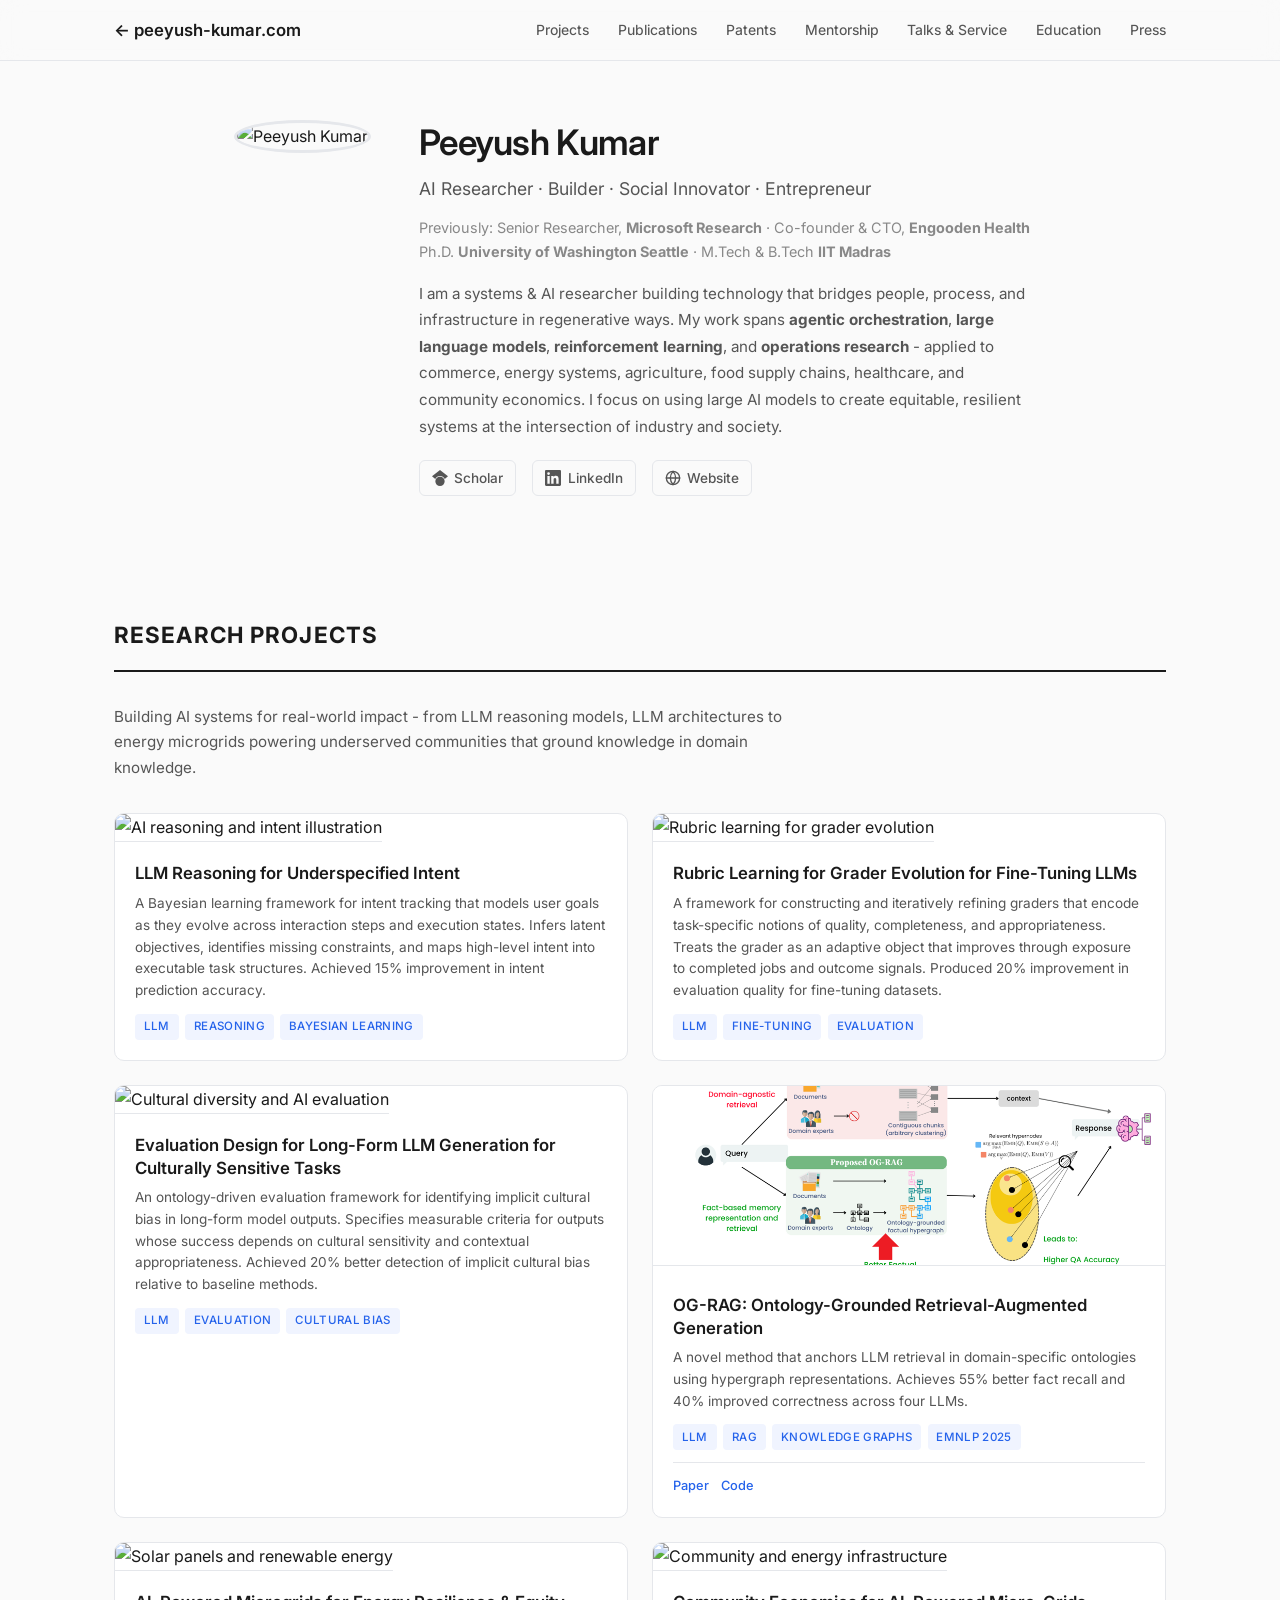
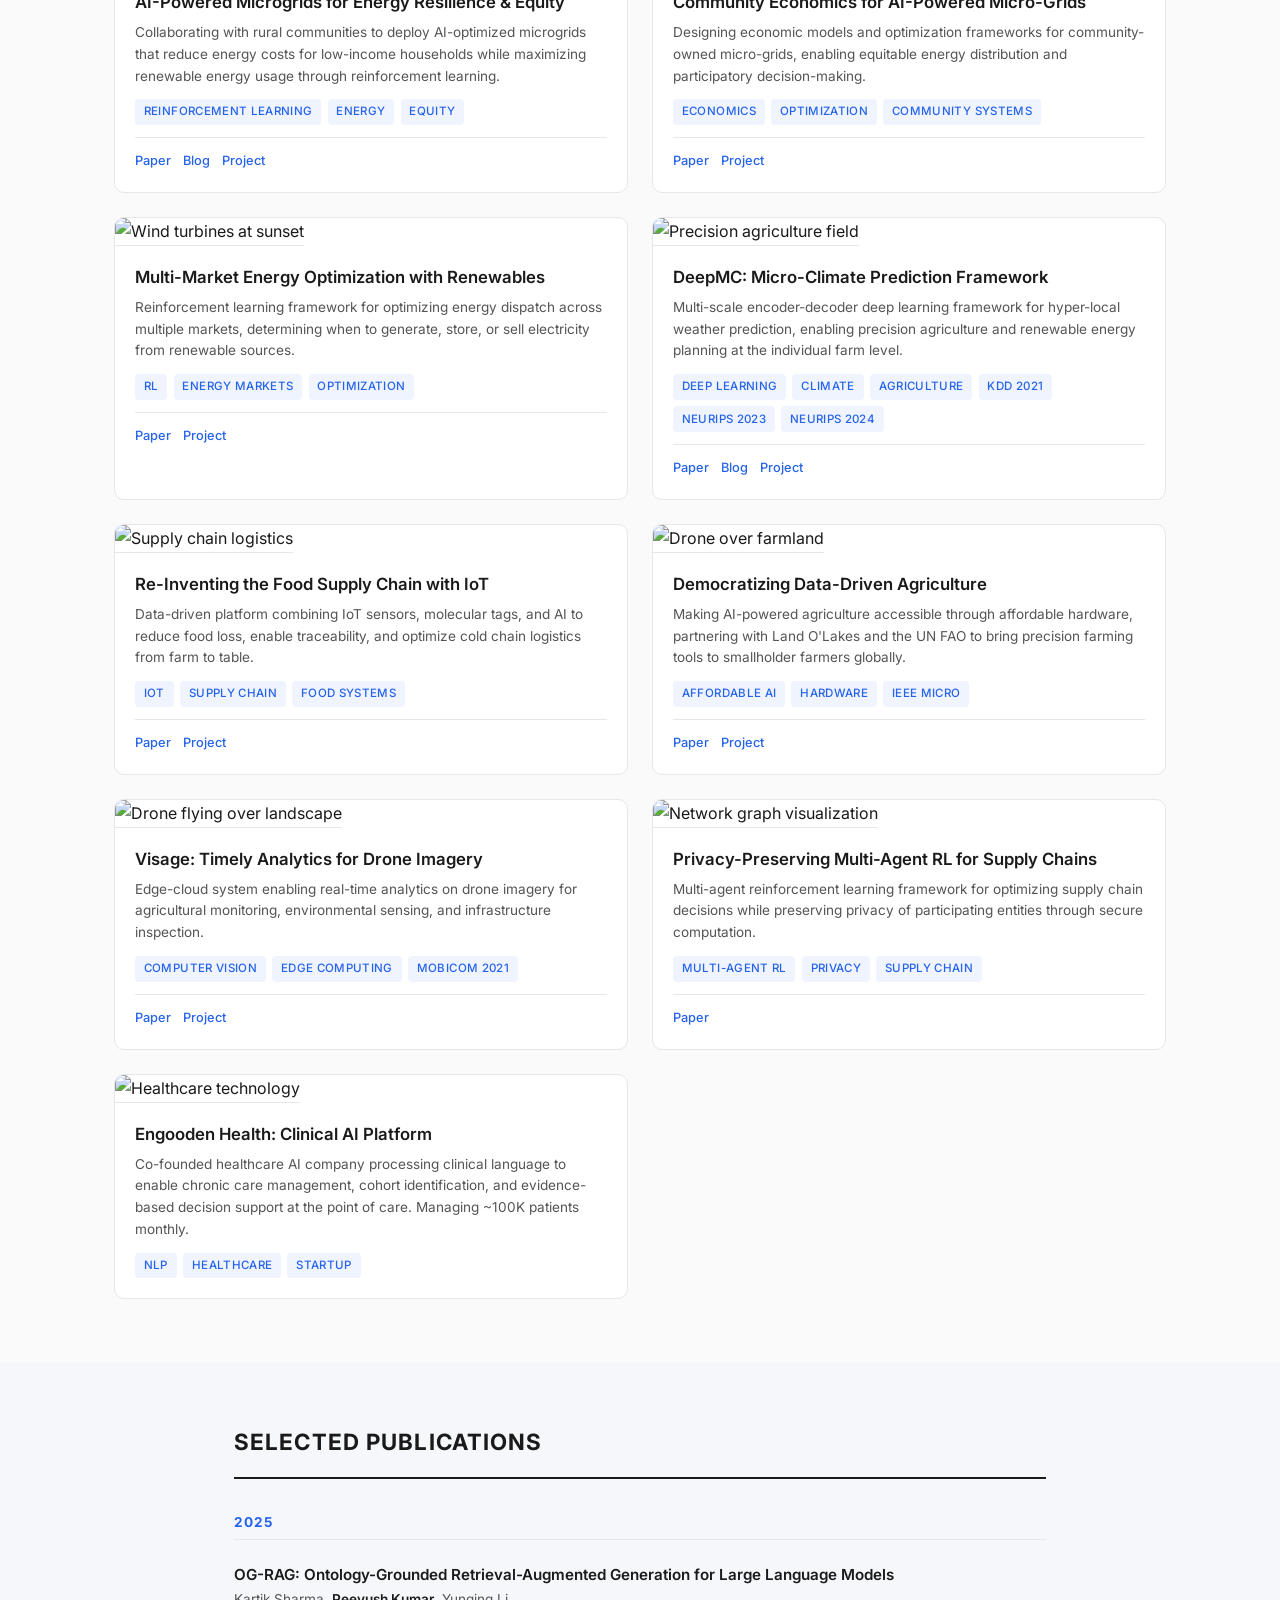
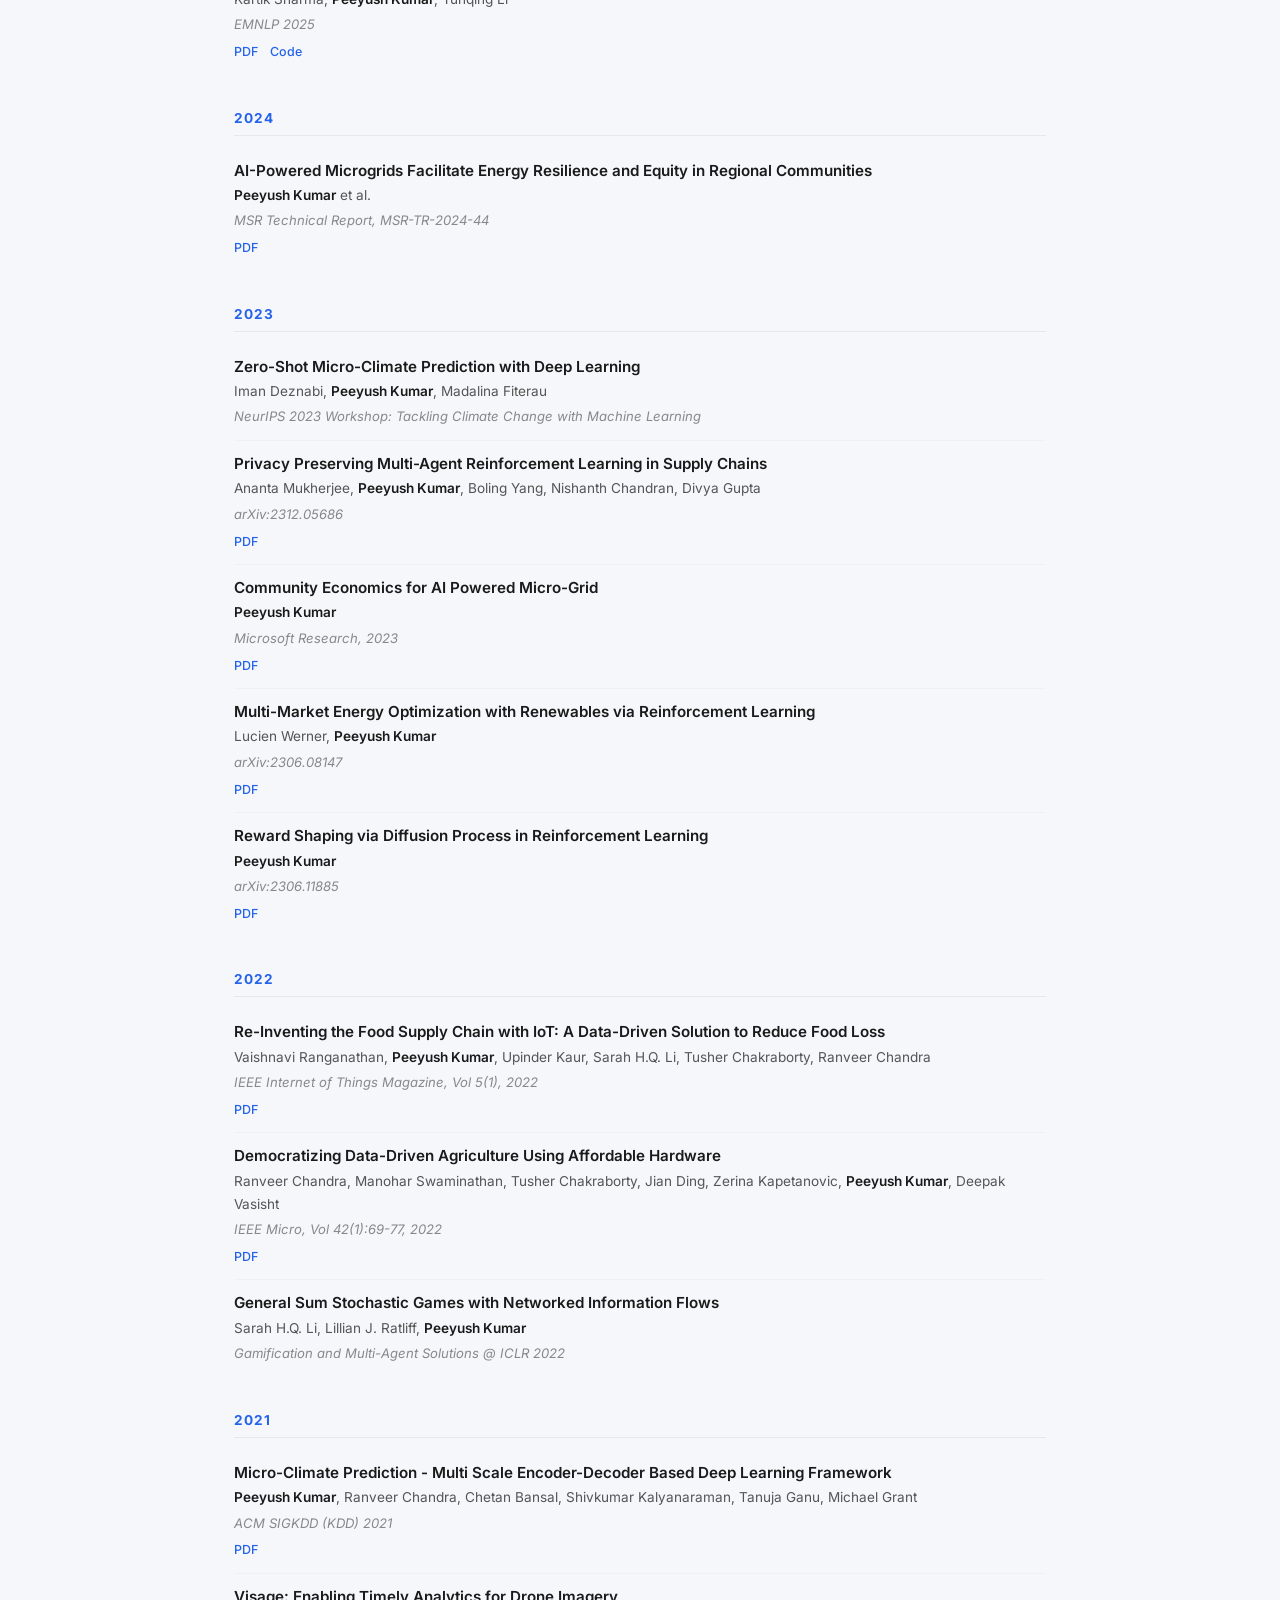
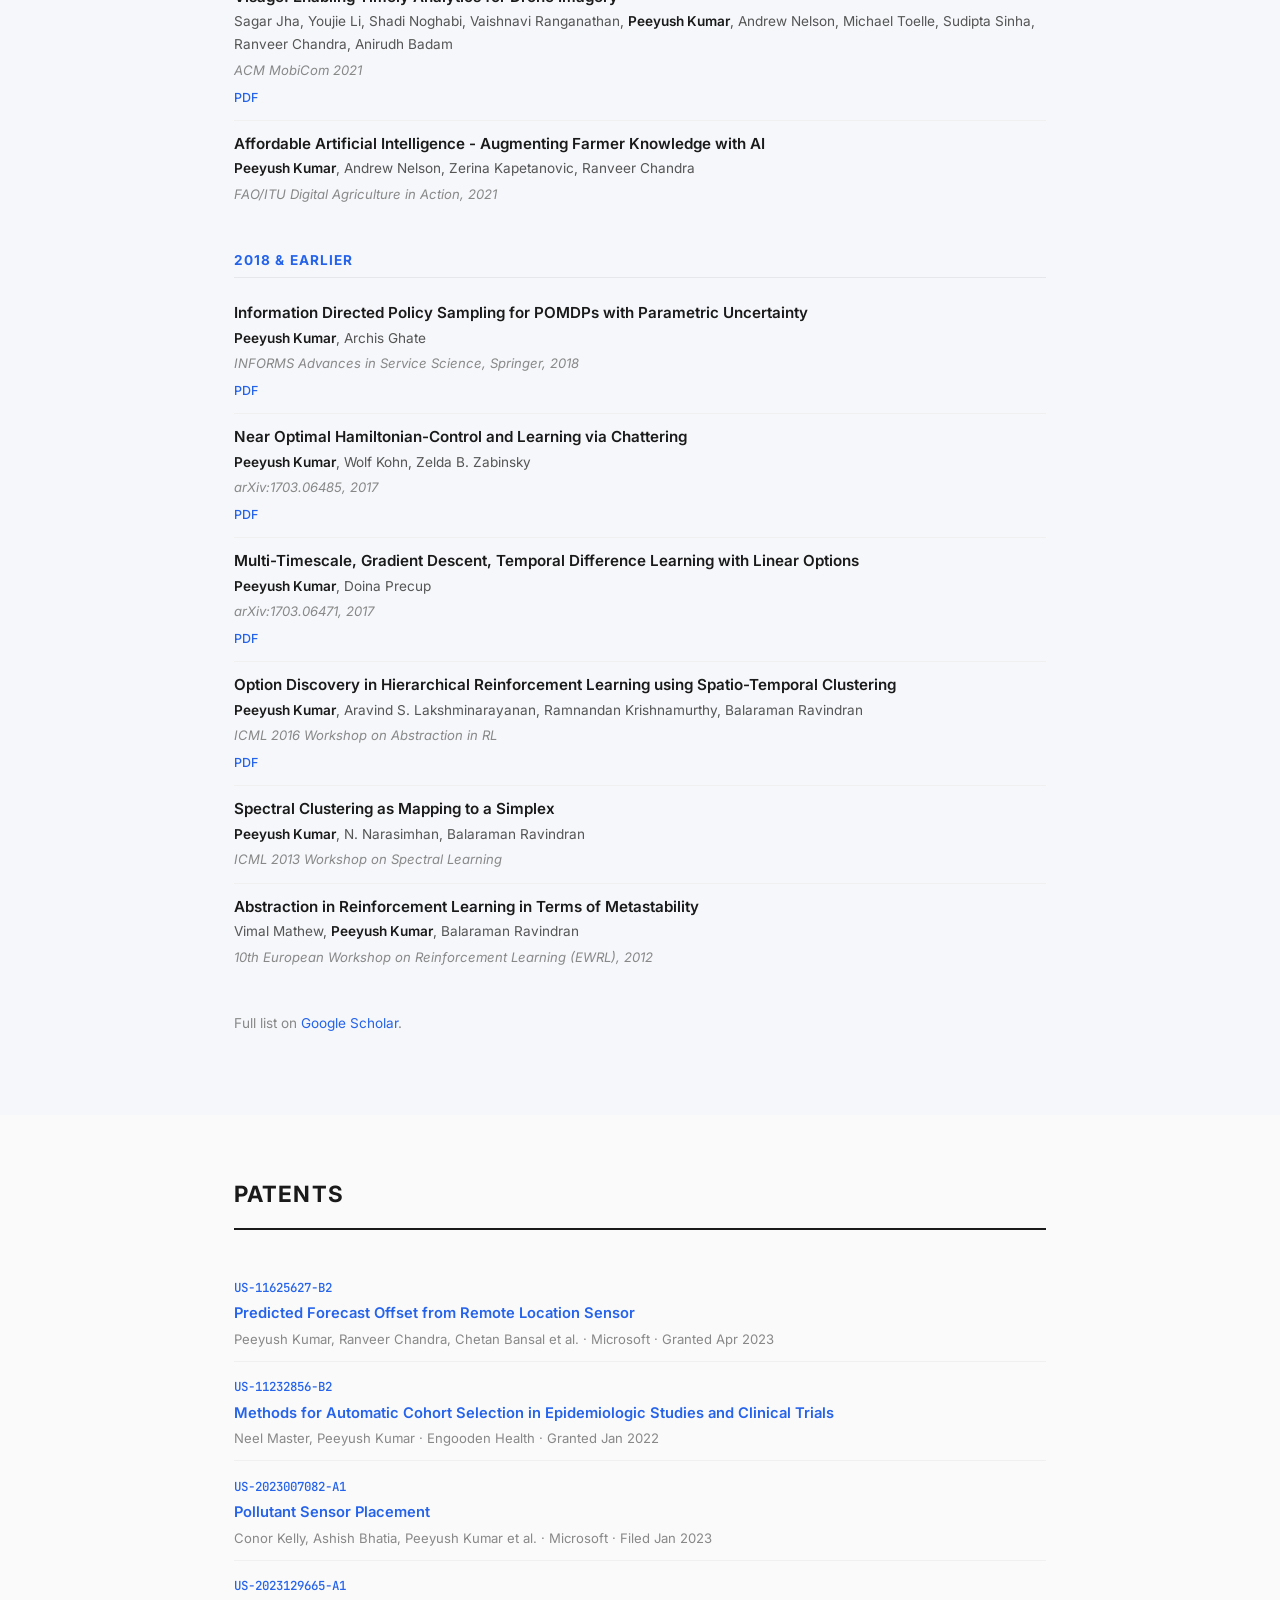
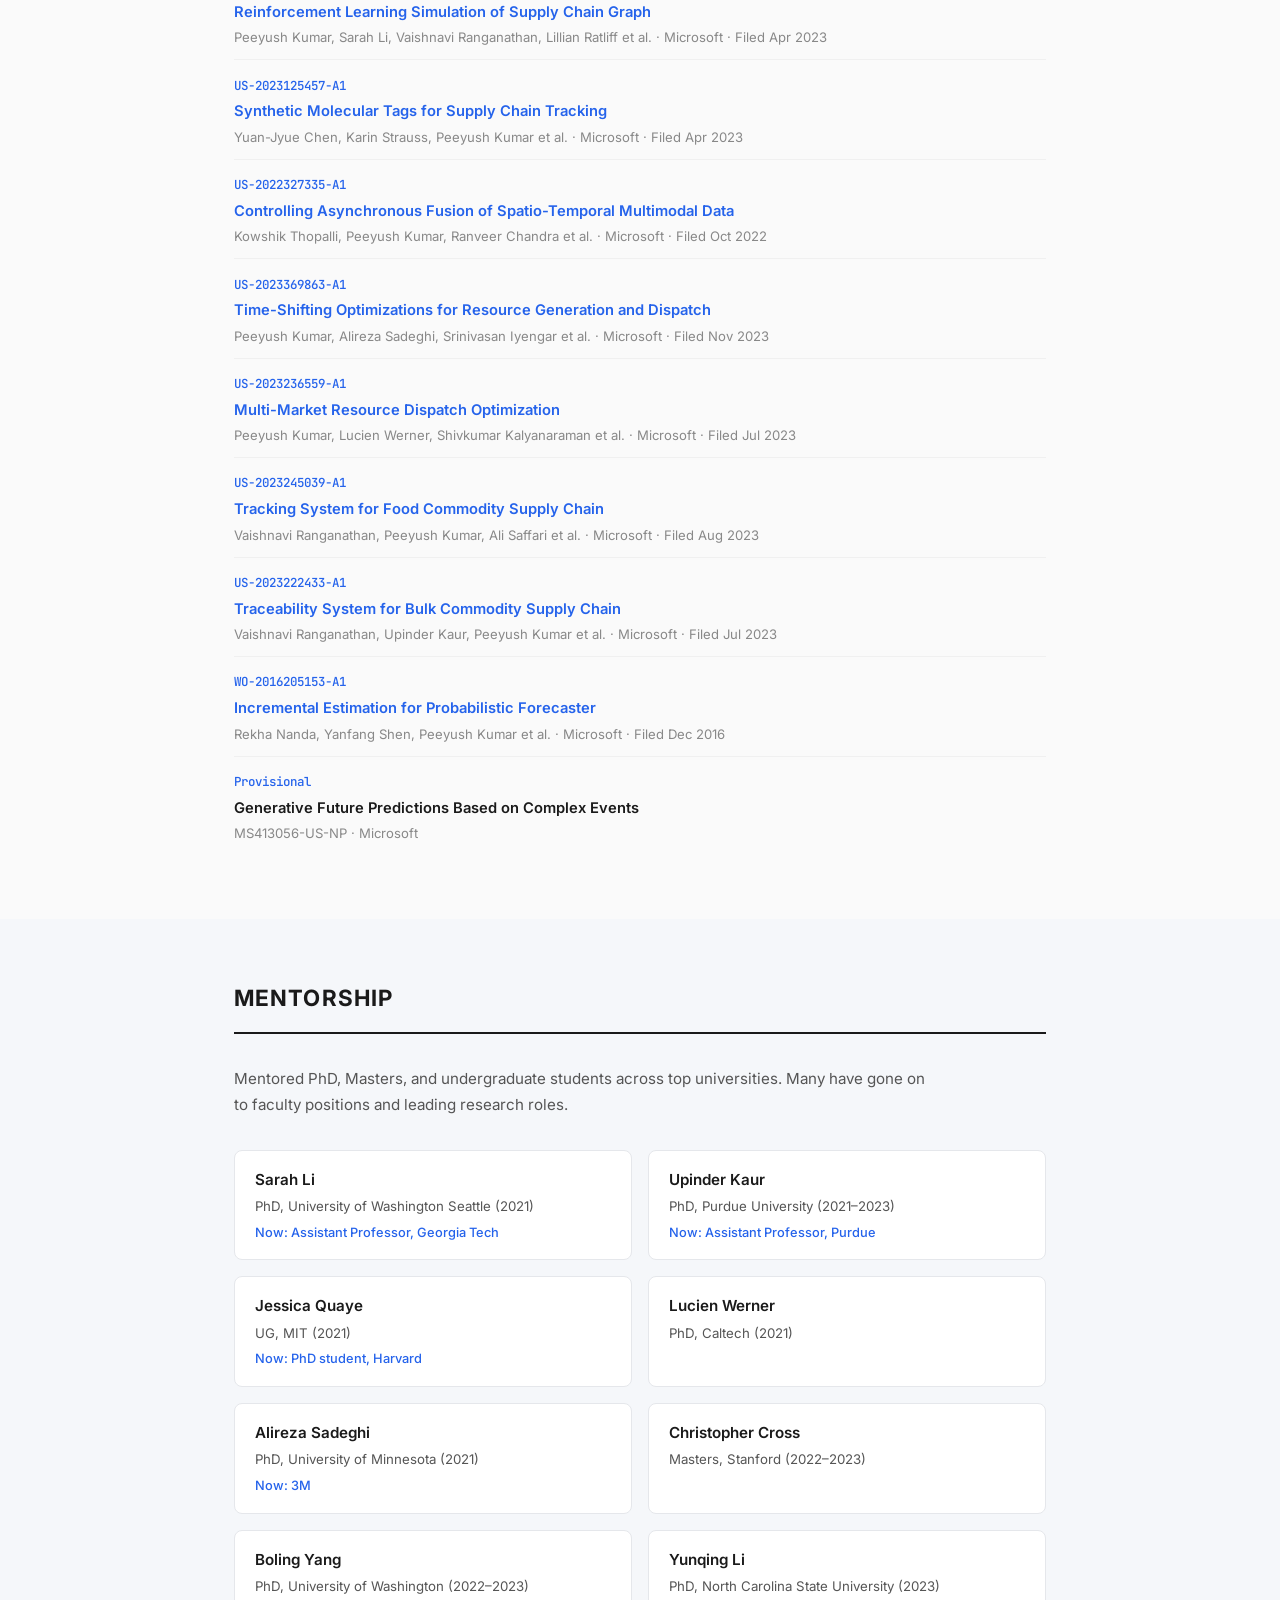
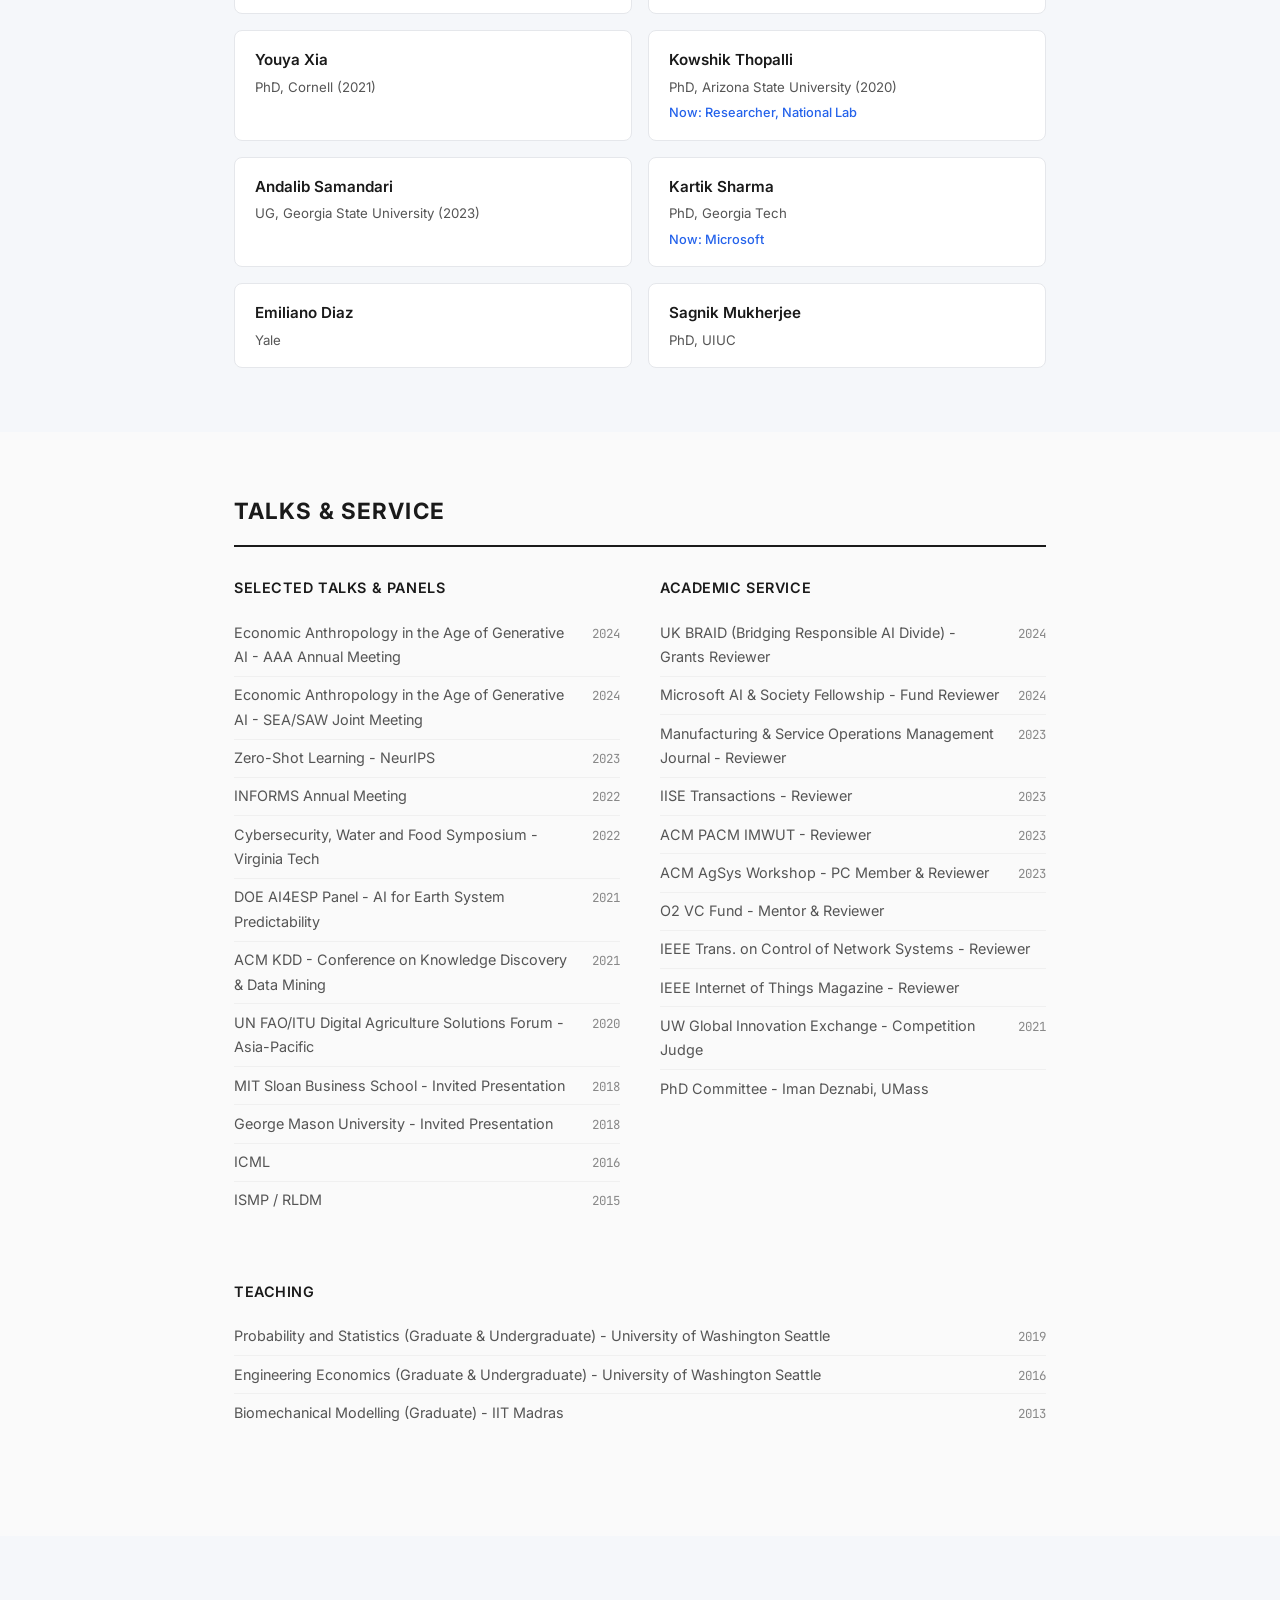
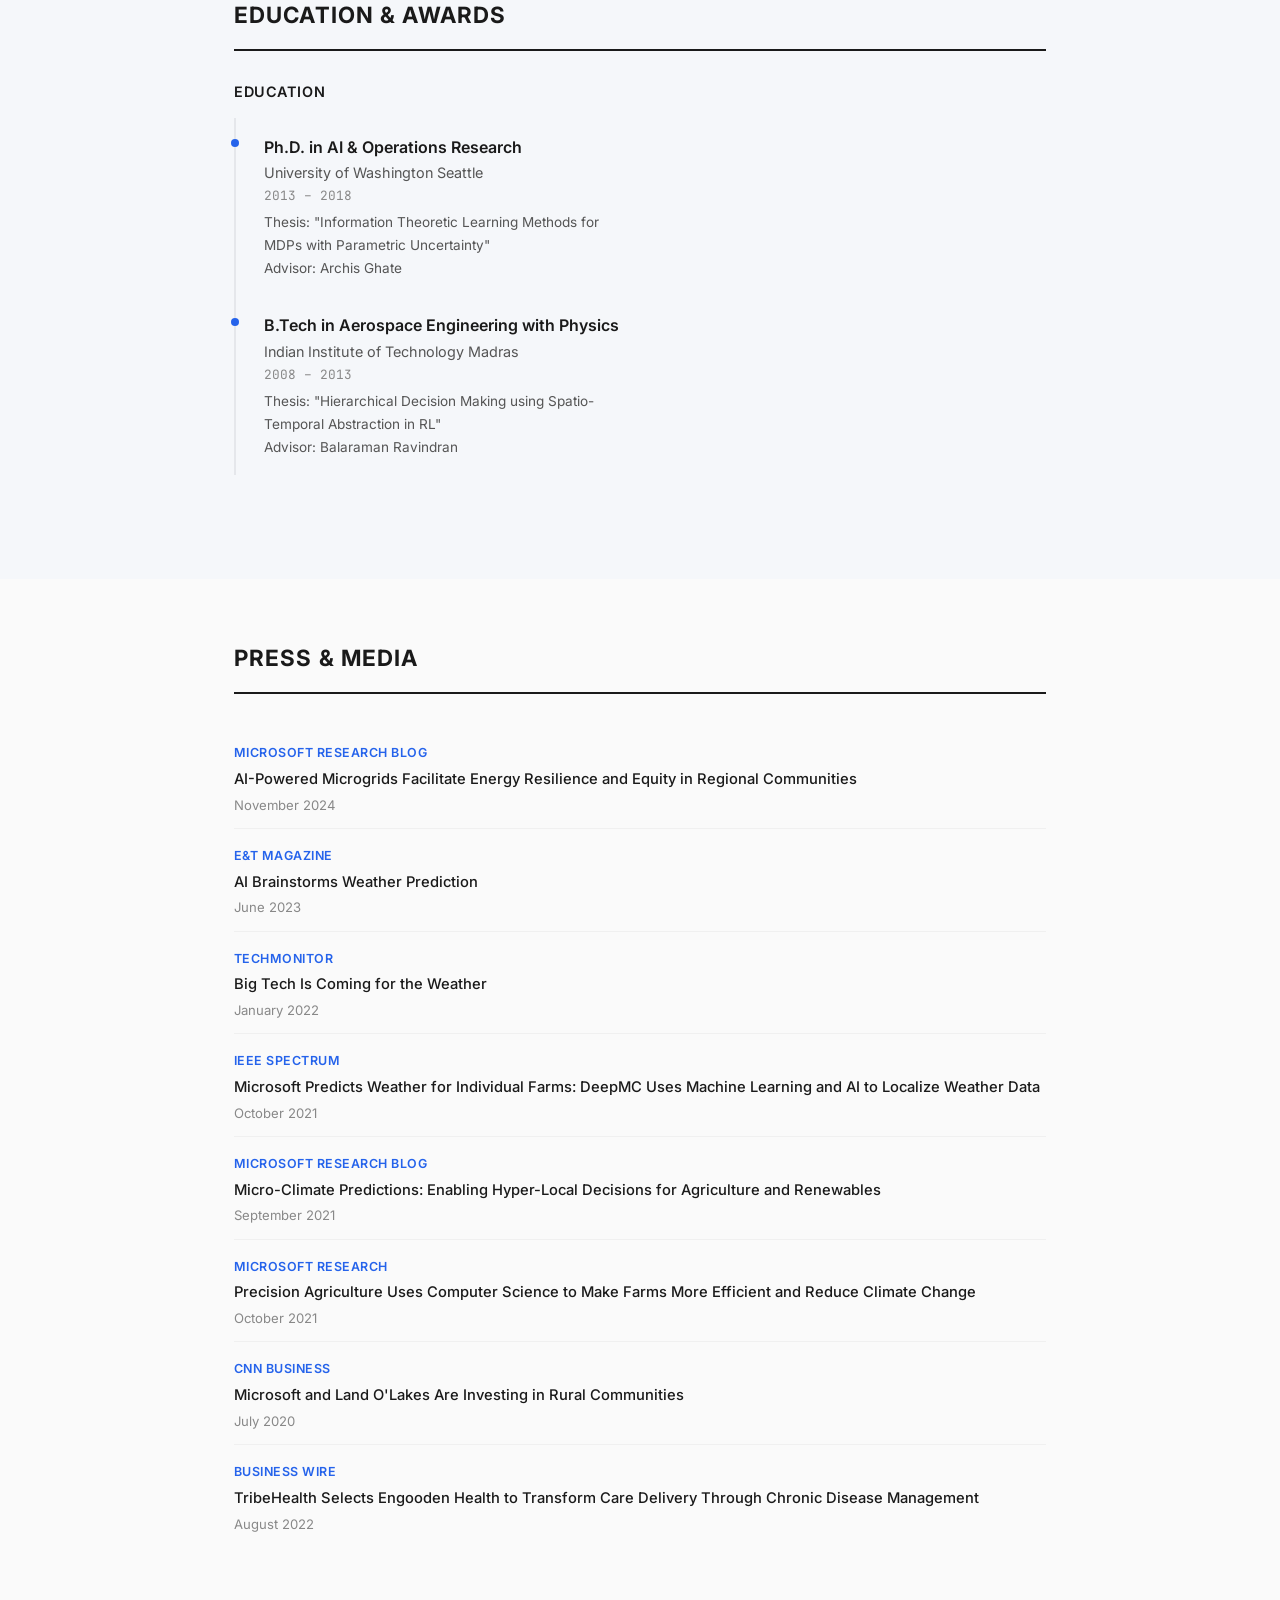
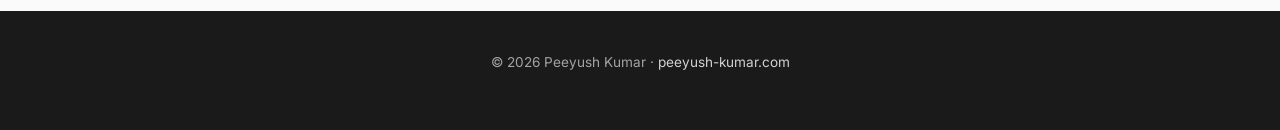
==== site/index.html @ cf5db8be "Initial commit: research publications website" ====
<!DOCTYPE html>
<html lang="en">
<head>
  <meta charset="UTF-8">
  <meta name="viewport" content="width=device-width, initial-scale=1.0">
  <title>Peeyush Kumar - Research &amp; Innovation</title>
  <meta name="description" content="Peeyush Kumar - AI Researcher, Builder, and Social Innovator. Expertise in LLMs, Reinforcement Learning, Energy Systems, and Agriculture AI.">

  <!-- Fonts -->
  <link rel="preconnect" href="https://fonts.googleapis.com">
  <link rel="preconnect" href="https://fonts.gstatic.com" crossorigin>
  <link href="https://fonts.googleapis.com/css2?family=Inter:wght@300;400;450;500;600;700&family=JetBrains+Mono:wght@400;500&display=swap" rel="stylesheet">

  <link rel="stylesheet" href="assets/css/style.css">
</head>
<body>

<!-- ============================================
     Navigation
     ============================================ -->
<nav>
  <div class="container">
    <a href="https://peeyush-kumar.com" class="nav-name">&#8592; peeyush-kumar.com</a>
    <button class="nav-toggle" aria-label="Toggle navigation" onclick="document.querySelector('.nav-links').classList.toggle('active')">
      <svg viewBox="0 0 24 24" fill="none" stroke-width="2" stroke-linecap="round"><line x1="3" y1="6" x2="21" y2="6"/><line x1="3" y1="12" x2="21" y2="12"/><line x1="3" y1="18" x2="21" y2="18"/></svg>
    </button>
    <ul class="nav-links">
      <li><a href="#projects">Projects</a></li>
      <li><a href="#publications">Publications</a></li>
      <li><a href="#patents">Patents</a></li>
      <li><a href="#mentorship">Mentorship</a></li>
      <li><a href="#talks">Talks &amp; Service</a></li>
      <li><a href="#education">Education</a></li>
      <li><a href="#press">Press</a></li>
    </ul>
  </div>
</nav>

<!-- ============================================
     Hero
     ============================================ -->
<header class="hero">
  <div class="container">
    <div class="hero-content">
      <div class="hero-photo">
        <img src="https://web.archive.org/web/20250215033108im_/https://www.microsoft.com/en-us/research/uploads/prod/2023/03/497fa90d2bc984426c38628af6398e27-2.jpg" alt="Peeyush Kumar" />
      </div>
      <div class="hero-text">
        <h1>Peeyush Kumar</h1>
        <p class="hero-tagline">AI Researcher &middot; Builder &middot; Social Innovator &middot; Entrepreneur</p>
        <p class="hero-affiliations">
          Previously: Senior Researcher, <strong>Microsoft Research</strong> &middot;
          Co-founder &amp; CTO, <strong>Engooden Health</strong><br>
          Ph.D. <strong>University of Washington Seattle</strong> &middot;
          M.Tech &amp; B.Tech <strong>IIT Madras</strong>
        </p>
        <p class="hero-bio">
          I am a systems &amp; AI researcher building technology that bridges people, process, and infrastructure in regenerative ways. My work spans <strong>agentic orchestration</strong>, <strong>large language models</strong>, <strong>reinforcement learning</strong>, and <strong>operations research</strong> - applied to commerce, energy systems, agriculture, food supply chains, healthcare, and community economics. I focus on using large AI models to create equitable, resilient systems at the intersection of industry and society.
        </p>
        <div class="hero-links">
          <a href="https://scholar.google.com/citations?user=mh6kznYAAAAJ&hl=en" target="_blank" rel="noopener">
            <svg viewBox="0 0 24 24" fill="currentColor"><path d="M12 24a7 7 0 1 1 0-14 7 7 0 0 1 0 14zm0-24L0 9.5l4.838 3.94A8 8 0 0 1 12 9a8 8 0 0 1 7.162 4.44L24 9.5z"/></svg>
            Scholar
          </a>
          <a href="https://www.linkedin.com/in/agaronpeeyush/" target="_blank" rel="noopener">
            <svg viewBox="0 0 24 24" fill="currentColor"><path d="M20.447 20.452h-3.554v-5.569c0-1.328-.027-3.037-1.852-3.037-1.853 0-2.136 1.445-2.136 2.939v5.667H9.351V9h3.414v1.561h.046c.477-.9 1.637-1.85 3.37-1.85 3.601 0 4.267 2.37 4.267 5.455v6.286zM5.337 7.433a2.062 2.062 0 0 1-2.063-2.065 2.064 2.064 0 1 1 2.063 2.065zm1.782 13.019H3.555V9h3.564v11.452zM22.225 0H1.771C.792 0 0 .774 0 1.729v20.542C0 23.227.792 24 1.771 24h20.451C23.2 24 24 23.227 24 22.271V1.729C24 .774 23.2 0 22.222 0h.003z"/></svg>
            LinkedIn
          </a>
          <a href="https://peeyush-kumar.com/" target="_blank" rel="noopener">
            <svg viewBox="0 0 24 24" fill="none" stroke="currentColor" stroke-width="2" stroke-linecap="round" stroke-linejoin="round"><circle cx="12" cy="12" r="10"/><line x1="2" y1="12" x2="22" y2="12"/><path d="M12 2a15.3 15.3 0 0 1 4 10 15.3 15.3 0 0 1-4 10 15.3 15.3 0 0 1-4-10 15.3 15.3 0 0 1 4-10z"/></svg>
            Website
          </a>
        </div>
      </div>
    </div>
  </div>
</header>

<!-- ============================================
     Research Projects
     ============================================ -->
<section id="projects">
  <div class="container--wide">
    <div class="section-header"><h2>Research Projects</h2></div>
    <p class="section-intro">Building AI systems for real-world impact - from LLM reasoning models, LLM architectures to energy microgrids powering underserved communities that ground knowledge in domain knowledge.</p>

    <div class="project-grid">

      <!-- LLM Reasoning for Underspecified Intent -->
      <div class="project-card">
        <img class="project-card-img" src="../intent.png" alt="AI reasoning and intent illustration">
        <div class="project-card-body">
          <h3>LLM Reasoning for Underspecified Intent</h3>
          <p>A Bayesian learning framework for intent tracking that models user goals as they evolve across interaction steps and execution states. Infers latent objectives, identifies missing constraints, and maps high-level intent into executable task structures. Achieved 15% improvement in intent prediction accuracy.</p>
          <div class="project-tags">
            <span class="tag">LLM</span>
            <span class="tag">Reasoning</span>
            <span class="tag">Bayesian Learning</span>

          </div>
        </div>
      </div>

      <!-- Rubric Learning for Grader Evolution -->
      <div class="project-card">
        <img class="project-card-img" src="../rubric_learning.png" alt="Rubric learning for grader evolution">
        <div class="project-card-body">
          <h3>Rubric Learning for Grader Evolution for Fine-Tuning LLMs</h3>
          <p>A framework for constructing and iteratively refining graders that encode task-specific notions of quality, completeness, and appropriateness. Treats the grader as an adaptive object that improves through exposure to completed jobs and outcome signals. Produced 20% improvement in evaluation quality for fine-tuning datasets.</p>
          <div class="project-tags">
            <span class="tag">LLM</span>
            <span class="tag">Fine-Tuning</span>
            <span class="tag">Evaluation</span>

          </div>
        </div>
      </div>

      <!-- Evaluation Design for Culturally Sensitive Tasks -->
      <div class="project-card">
        <img class="project-card-img" src="../cultural_bias_evaluation_hero.svg" alt="Cultural diversity and AI evaluation">
        <div class="project-card-body">
          <h3>Evaluation Design for Long-Form LLM Generation for Culturally Sensitive Tasks</h3>
          <p>An ontology-driven evaluation framework for identifying implicit cultural bias in long-form model outputs. Specifies measurable criteria for outputs whose success depends on cultural sensitivity and contextual appropriateness. Achieved 20% better detection of implicit cultural bias relative to baseline methods.</p>
          <div class="project-tags">
            <span class="tag">LLM</span>
            <span class="tag">Evaluation</span>
            <span class="tag">Cultural Bias</span>

          </div>
        </div>
      </div>

      <!-- OG-RAG -->
      <div class="project-card">
        <img class="project-card-img" src="assets/ograg.png" alt="OG-RAG: Ontology-Grounded Retrieval-Augmented Generation">
        <div class="project-card-body">
          <h3>OG-RAG: Ontology-Grounded Retrieval-Augmented Generation</h3>
          <p>A novel method that anchors LLM retrieval in domain-specific ontologies using hypergraph representations. Achieves 55% better fact recall and 40% improved correctness across four LLMs.</p>
          <div class="project-tags">
            <span class="tag">LLM</span>
            <span class="tag">RAG</span>
            <span class="tag">Knowledge Graphs</span>
            <span class="tag">EMNLP 2025</span>
          </div>
          <div class="project-links">
            <a href="https://aclanthology.org/2025.emnlp-main.1674.pdf" target="_blank">Paper</a>
            <a href="https://github.com/microsoft/ograg2" target="_blank">Code</a>
          </div>
        </div>
      </div>

      <!-- AI-Powered Microgrids -->
      <div class="project-card">
        <img class="project-card-img" src="https://images.unsplash.com/photo-1509391366360-2e959784a276?w=600&h=360&fit=crop" alt="Solar panels and renewable energy">
        <div class="project-card-body">
          <h3>AI-Powered Microgrids for Energy Resilience &amp; Equity</h3>
          <p>Collaborating with rural communities to deploy AI-optimized microgrids that reduce energy costs for low-income households while maximizing renewable energy usage through reinforcement learning.</p>
          <div class="project-tags">
            <span class="tag">Reinforcement Learning</span>
            <span class="tag">Energy</span>
            <span class="tag">Equity</span>
          </div>
          <div class="project-links">
            <a href="https://www.microsoft.com/en-us/research/wp-content/uploads/2024/10/AI-Community-Solar-Project-Article-with-Figures.pdf" target="_blank">Paper</a>
            <a href="https://www.microsoft.com/en-us/research/blog/ai-powered-microgrids-facilitate-energy-resilience-and-equity-in-regional-communities/" target="_blank">Blog</a>
            <a href="https://www.microsoft.com/en-us/research/project/community-powered-micro-grids/" target="_blank">Project</a>
          </div>
        </div>
      </div>

      <!-- Community Economics for Microgrids -->
      <div class="project-card">
        <img class="project-card-img" src="https://images.unsplash.com/photo-1532601224476-15c79f2f7a51?w=600&h=360&fit=crop" alt="Community and energy infrastructure">
        <div class="project-card-body">
          <h3>Community Economics for AI-Powered Micro-Grids</h3>
          <p>Designing economic models and optimization frameworks for community-owned micro-grids, enabling equitable energy distribution and participatory decision-making.</p>
          <div class="project-tags">
            <span class="tag">Economics</span>
            <span class="tag">Optimization</span>
            <span class="tag">Community Systems</span>
          </div>
          <div class="project-links">
            <a href="https://www.microsoft.com/en-us/research/wp-content/uploads/2023/09/Community-Supported-Renewables-Microgrid.pdf" target="_blank">Paper</a>
            <a href="https://www.microsoft.com/en-us/research/project/community-powered-micro-grids/" target="_blank">Project</a>
          </div>
        </div>
      </div>

      <!-- Multi-market Energy Optimization -->
      <div class="project-card">
        <img class="project-card-img" src="https://images.unsplash.com/photo-1473341304170-971dccb5ac1e?w=600&h=360&fit=crop" alt="Wind turbines at sunset">
        <div class="project-card-body">
          <h3>Multi-Market Energy Optimization with Renewables</h3>
          <p>Reinforcement learning framework for optimizing energy dispatch across multiple markets, determining when to generate, store, or sell electricity from renewable sources.</p>
          <div class="project-tags">
            <span class="tag">RL</span>
            <span class="tag">Energy Markets</span>
            <span class="tag">Optimization</span>
          </div>
          <div class="project-links">
            <a href="https://arxiv.org/abs/2306.08147" target="_blank">Paper</a>
            <a href="https://www.microsoft.com/en-us/research/project/community-powered-micro-grids/" target="_blank">Project</a>
          </div>
        </div>
      </div>

      <!-- DeepMC -->
      <div class="project-card">
        <img class="project-card-img" src="https://images.unsplash.com/photo-1625246333195-78d9c38ad449?w=600&h=360&fit=crop" alt="Precision agriculture field">
        <div class="project-card-body">
          <h3>DeepMC: Micro-Climate Prediction Framework</h3>
          <p>Multi-scale encoder-decoder deep learning framework for hyper-local weather prediction, enabling precision agriculture and renewable energy planning at the individual farm level.</p>
          <div class="project-tags">
            <span class="tag">Deep Learning</span>
            <span class="tag">Climate</span>
            <span class="tag">Agriculture</span>
            <span class="tag">KDD 2021</span>
            <span class="tag">NeurIPS 2023</span>
            <span class="tag">NeurIPS 2024</span>
          </div>
          <div class="project-links">
            <a href="https://dx.doi.org/10.1145/3447548.3467173" target="_blank">Paper</a>
            <a href="https://www.microsoft.com/en-us/research/blog/micro-climate-predictions-enabling-hyper-local-decisions-for-agriculture-and-renewables/" target="_blank">Blog</a>
            <a href="https://www.microsoft.com/en-us/research/project/micro-climate-predictions/" target="_blank">Project</a>
          </div>
        </div>
      </div>

      <!-- Food Supply Chain -->
      <div class="project-card">
        <img class="project-card-img" src="https://images.unsplash.com/photo-1586528116311-ad8dd3c8310d?w=600&h=360&fit=crop" alt="Supply chain logistics">
        <div class="project-card-body">
          <h3>Re-Inventing the Food Supply Chain with IoT</h3>
          <p>Data-driven platform combining IoT sensors, molecular tags, and AI to reduce food loss, enable traceability, and optimize cold chain logistics from farm to table.</p>
          <div class="project-tags">
            <span class="tag">IoT</span>
            <span class="tag">Supply Chain</span>
            <span class="tag">Food Systems</span>
          </div>
          <div class="project-links">
            <a href="https://ieeexplore.ieee.org/abstract/document/9773091" target="_blank">Paper</a>
            <a href="https://www.microsoft.com/en-us/research/project/foodvibes/" target="_blank">Project</a>
          </div>
        </div>
      </div>

      <!-- Democratizing Agriculture -->
      <div class="project-card">
        <img class="project-card-img" src="https://images.unsplash.com/photo-1574943320219-553eb213f72d?w=600&h=360&fit=crop" alt="Drone over farmland">
        <div class="project-card-body">
          <h3>Democratizing Data-Driven Agriculture</h3>
          <p>Making AI-powered agriculture accessible through affordable hardware, partnering with Land O'Lakes and the UN FAO to bring precision farming tools to smallholder farmers globally.</p>
          <div class="project-tags">
            <span class="tag">Affordable AI</span>
            <span class="tag">Hardware</span>
            <span class="tag">IEEE Micro</span>
          </div>
          <div class="project-links">
            <a href="https://www.microsoft.com/en-us/research/wp-content/uploads/2022/09/Democratizing_Data-Driven_Agriculture_Using_Affordable_Hardware.pdf" target="_blank">Paper</a>
            <a href="https://www.microsoft.com/en-us/research/project/project-farmvibes/" target="_blank">Project</a>
          </div>
        </div>
      </div>

      <!-- Visage -->
      <div class="project-card">
        <img class="project-card-img" src="https://images.unsplash.com/photo-1508444845599-5c89863b1c44?w=600&h=360&fit=crop" alt="Drone flying over landscape">
        <div class="project-card-body">
          <h3>Visage: Timely Analytics for Drone Imagery</h3>
          <p>Edge-cloud system enabling real-time analytics on drone imagery for agricultural monitoring, environmental sensing, and infrastructure inspection.</p>
          <div class="project-tags">
            <span class="tag">Computer Vision</span>
            <span class="tag">Edge Computing</span>
            <span class="tag">MobiCom 2021</span>
          </div>
          <div class="project-links">
            <a href="https://www.microsoft.com/en-us/research/wp-content/uploads/2021/09/Visage_Mobicom_2021.pdf" target="_blank">Paper</a>
            <a href="https://www.microsoft.com/en-us/research/project/project-farmvibes/" target="_blank">Project</a>
          </div>
        </div>
      </div>

      <!-- RL Supply Chain -->
      <div class="project-card">
        <img class="project-card-img" src="https://images.unsplash.com/photo-1558494949-ef010cbdcc31?w=600&h=360&fit=crop" alt="Network graph visualization">
        <div class="project-card-body">
          <h3>Privacy-Preserving Multi-Agent RL for Supply Chains</h3>
          <p>Multi-agent reinforcement learning framework for optimizing supply chain decisions while preserving privacy of participating entities through secure computation.</p>
          <div class="project-tags">
            <span class="tag">Multi-Agent RL</span>
            <span class="tag">Privacy</span>
            <span class="tag">Supply Chain</span>
          </div>
          <div class="project-links">
            <a href="https://arxiv.org/abs/2312.05686" target="_blank">Paper</a>
          </div>
        </div>
      </div>

      <!-- Engooden Health -->
      <div class="project-card">
        <img class="project-card-img" src="https://images.unsplash.com/photo-1576091160399-112ba8d25d1d?w=600&h=360&fit=crop" alt="Healthcare technology">
        <div class="project-card-body">
          <h3>Engooden Health: Clinical AI Platform</h3>
          <p>Co-founded healthcare AI company processing clinical language to enable chronic care management, cohort identification, and evidence-based decision support at the point of care. Managing ~100K patients monthly.</p>
          <div class="project-tags">
            <span class="tag">NLP</span>
            <span class="tag">Healthcare</span>
            <span class="tag">Startup</span>
          </div>
        </div>
      </div>

    </div>
  </div>
</section>

<!-- ============================================
     Publications
     ============================================ -->
<section id="publications">
  <div class="container">
    <div class="section-header"><h2>Selected Publications</h2></div>

    <!-- 2025 -->
    <div class="pub-year-group">
      <div class="pub-year">2025</div>
      <div class="pub-item">
        <div class="pub-title"><a href="https://aclanthology.org/2025.emnlp-main.1674/" target="_blank">OG-RAG: Ontology-Grounded Retrieval-Augmented Generation for Large Language Models</a></div>
        <div class="pub-authors">Kartik Sharma, <span class="me">Peeyush Kumar</span>, Yunqing Li</div>
        <div class="pub-venue">EMNLP 2025</div>
        <div class="pub-meta">
          <a href="https://aclanthology.org/2025.emnlp-main.1674.pdf" target="_blank">PDF</a>
          <a href="https://github.com/microsoft/ograg2" target="_blank">Code</a>
        </div>
      </div>
    </div>

    <!-- 2024 -->
    <div class="pub-year-group">
      <div class="pub-year">2024</div>
      <div class="pub-item">
        <div class="pub-title"><a href="https://www.microsoft.com/en-us/research/wp-content/uploads/2024/10/AI-Community-Solar-Project-Article-with-Figures.pdf" target="_blank">AI-Powered Microgrids Facilitate Energy Resilience and Equity in Regional Communities</a></div>
        <div class="pub-authors"><span class="me">Peeyush Kumar</span> et al.</div>
        <div class="pub-venue">MSR Technical Report, MSR-TR-2024-44</div>
        <div class="pub-meta">
          <a href="https://www.microsoft.com/en-us/research/wp-content/uploads/2024/10/AI-Community-Solar-Project-Article-with-Figures.pdf" target="_blank">PDF</a>
        </div>
      </div>
    </div>

    <!-- 2023 -->
    <div class="pub-year-group">
      <div class="pub-year">2023</div>
      <div class="pub-item">
        <div class="pub-title">Zero-Shot Micro-Climate Prediction with Deep Learning</div>
        <div class="pub-authors">Iman Deznabi, <span class="me">Peeyush Kumar</span>, Madalina Fiterau</div>
        <div class="pub-venue">NeurIPS 2023 Workshop: Tackling Climate Change with Machine Learning</div>
      </div>
      <div class="pub-item">
        <div class="pub-title"><a href="https://arxiv.org/abs/2312.05686" target="_blank">Privacy Preserving Multi-Agent Reinforcement Learning in Supply Chains</a></div>
        <div class="pub-authors">Ananta Mukherjee, <span class="me">Peeyush Kumar</span>, Boling Yang, Nishanth Chandran, Divya Gupta</div>
        <div class="pub-venue">arXiv:2312.05686</div>
        <div class="pub-meta">
          <a href="https://arxiv.org/abs/2312.05686" target="_blank">PDF</a>
        </div>
      </div>
      <div class="pub-item">
        <div class="pub-title"><a href="https://www.microsoft.com/en-us/research/wp-content/uploads/2023/09/Community-Supported-Renewables-Microgrid.pdf" target="_blank">Community Economics for AI Powered Micro-Grid</a></div>
        <div class="pub-authors"><span class="me">Peeyush Kumar</span></div>
        <div class="pub-venue">Microsoft Research, 2023</div>
        <div class="pub-meta">
          <a href="https://www.microsoft.com/en-us/research/wp-content/uploads/2023/09/Community-Supported-Renewables-Microgrid.pdf" target="_blank">PDF</a>
        </div>
      </div>
      <div class="pub-item">
        <div class="pub-title"><a href="https://arxiv.org/abs/2306.08147" target="_blank">Multi-Market Energy Optimization with Renewables via Reinforcement Learning</a></div>
        <div class="pub-authors">Lucien Werner, <span class="me">Peeyush Kumar</span></div>
        <div class="pub-venue">arXiv:2306.08147</div>
        <div class="pub-meta">
          <a href="https://arxiv.org/abs/2306.08147" target="_blank">PDF</a>
        </div>
      </div>
      <div class="pub-item">
        <div class="pub-title"><a href="https://arxiv.org/abs/2306.11885" target="_blank">Reward Shaping via Diffusion Process in Reinforcement Learning</a></div>
        <div class="pub-authors"><span class="me">Peeyush Kumar</span></div>
        <div class="pub-venue">arXiv:2306.11885</div>
        <div class="pub-meta">
          <a href="https://arxiv.org/abs/2306.11885" target="_blank">PDF</a>
        </div>
      </div>
    </div>

    <!-- 2022 -->
    <div class="pub-year-group">
      <div class="pub-year">2022</div>
      <div class="pub-item">
        <div class="pub-title"><a href="https://ieeexplore.ieee.org/abstract/document/9773091" target="_blank">Re-Inventing the Food Supply Chain with IoT: A Data-Driven Solution to Reduce Food Loss</a></div>
        <div class="pub-authors">Vaishnavi Ranganathan, <span class="me">Peeyush Kumar</span>, Upinder Kaur, Sarah H.Q. Li, Tusher Chakraborty, Ranveer Chandra</div>
        <div class="pub-venue">IEEE Internet of Things Magazine, Vol 5(1), 2022</div>
        <div class="pub-meta">
          <a href="https://ieeexplore.ieee.org/abstract/document/9773091" target="_blank">PDF</a>
        </div>
      </div>
      <div class="pub-item">
        <div class="pub-title"><a href="https://www.microsoft.com/en-us/research/wp-content/uploads/2022/09/Democratizing_Data-Driven_Agriculture_Using_Affordable_Hardware.pdf" target="_blank">Democratizing Data-Driven Agriculture Using Affordable Hardware</a></div>
        <div class="pub-authors">Ranveer Chandra, Manohar Swaminathan, Tusher Chakraborty, Jian Ding, Zerina Kapetanovic, <span class="me">Peeyush Kumar</span>, Deepak Vasisht</div>
        <div class="pub-venue">IEEE Micro, Vol 42(1):69-77, 2022</div>
        <div class="pub-meta">
          <a href="https://www.microsoft.com/en-us/research/wp-content/uploads/2022/09/Democratizing_Data-Driven_Agriculture_Using_Affordable_Hardware.pdf" target="_blank">PDF</a>
        </div>
      </div>
      <div class="pub-item">
        <div class="pub-title">General Sum Stochastic Games with Networked Information Flows</div>
        <div class="pub-authors">Sarah H.Q. Li, Lillian J. Ratliff, <span class="me">Peeyush Kumar</span></div>
        <div class="pub-venue">Gamification and Multi-Agent Solutions @ ICLR 2022</div>
      </div>
    </div>

    <!-- 2021 -->
    <div class="pub-year-group">
      <div class="pub-year">2021</div>
      <div class="pub-item">
        <div class="pub-title"><a href="https://dx.doi.org/10.1145/3447548.3467173" target="_blank">Micro-Climate Prediction - Multi Scale Encoder-Decoder Based Deep Learning Framework</a></div>
        <div class="pub-authors"><span class="me">Peeyush Kumar</span>, Ranveer Chandra, Chetan Bansal, Shivkumar Kalyanaraman, Tanuja Ganu, Michael Grant</div>
        <div class="pub-venue">ACM SIGKDD (KDD) 2021</div>
        <div class="pub-meta">
          <a href="https://www.microsoft.com/en-us/research/wp-content/uploads/2021/07/MCP_KDD_2021___Camera_Ready-4.pdf" target="_blank">PDF</a>
        </div>
      </div>
      <div class="pub-item">
        <div class="pub-title"><a href="https://www.microsoft.com/en-us/research/wp-content/uploads/2021/09/Visage_Mobicom_2021.pdf" target="_blank">Visage: Enabling Timely Analytics for Drone Imagery</a></div>
        <div class="pub-authors">Sagar Jha, Youjie Li, Shadi Noghabi, Vaishnavi Ranganathan, <span class="me">Peeyush Kumar</span>, Andrew Nelson, Michael Toelle, Sudipta Sinha, Ranveer Chandra, Anirudh Badam</div>
        <div class="pub-venue">ACM MobiCom 2021</div>
        <div class="pub-meta">
          <a href="https://www.microsoft.com/en-us/research/wp-content/uploads/2021/09/Visage_Mobicom_2021.pdf" target="_blank">PDF</a>
        </div>
      </div>
      <div class="pub-item">
        <div class="pub-title">Affordable Artificial Intelligence - Augmenting Farmer Knowledge with AI</div>
        <div class="pub-authors"><span class="me">Peeyush Kumar</span>, Andrew Nelson, Zerina Kapetanovic, Ranveer Chandra</div>
        <div class="pub-venue">FAO/ITU Digital Agriculture in Action, 2021</div>
      </div>
    </div>

    <!-- 2018 and earlier -->
    <div class="pub-year-group">
      <div class="pub-year">2018 &amp; Earlier</div>
      <div class="pub-item">
        <div class="pub-title"><a href="https://link.springer.com/chapter/10.1007/978-3-030-04726-9_20" target="_blank">Information Directed Policy Sampling for POMDPs with Parametric Uncertainty</a></div>
        <div class="pub-authors"><span class="me">Peeyush Kumar</span>, Archis Ghate</div>
        <div class="pub-venue">INFORMS Advances in Service Science, Springer, 2018</div>
        <div class="pub-meta">
          <a href="https://link.springer.com/chapter/10.1007/978-3-030-04726-9_20" target="_blank">PDF</a>
        </div>
      </div>
      <div class="pub-item">
        <div class="pub-title"><a href="https://arxiv.org/abs/1703.06485" target="_blank">Near Optimal Hamiltonian-Control and Learning via Chattering</a></div>
        <div class="pub-authors"><span class="me">Peeyush Kumar</span>, Wolf Kohn, Zelda B. Zabinsky</div>
        <div class="pub-venue">arXiv:1703.06485, 2017</div>
        <div class="pub-meta">
          <a href="https://arxiv.org/abs/1703.06485" target="_blank">PDF</a>
        </div>
      </div>
      <div class="pub-item">
        <div class="pub-title"><a href="https://arxiv.org/abs/1703.06471" target="_blank">Multi-Timescale, Gradient Descent, Temporal Difference Learning with Linear Options</a></div>
        <div class="pub-authors"><span class="me">Peeyush Kumar</span>, Doina Precup</div>
        <div class="pub-venue">arXiv:1703.06471, 2017</div>
        <div class="pub-meta">
          <a href="https://arxiv.org/abs/1703.06471" target="_blank">PDF</a>
        </div>
      </div>
      <div class="pub-item">
        <div class="pub-title"><a href="https://arxiv.org/abs/1605.05359" target="_blank">Option Discovery in Hierarchical Reinforcement Learning using Spatio-Temporal Clustering</a></div>
        <div class="pub-authors"><span class="me">Peeyush Kumar</span>, Aravind S. Lakshminarayanan, Ramnandan Krishnamurthy, Balaraman Ravindran</div>
        <div class="pub-venue">ICML 2016 Workshop on Abstraction in RL</div>
        <div class="pub-meta">
          <a href="https://arxiv.org/abs/1605.05359" target="_blank">PDF</a>
        </div>
      </div>
      <div class="pub-item">
        <div class="pub-title">Spectral Clustering as Mapping to a Simplex</div>
        <div class="pub-authors"><span class="me">Peeyush Kumar</span>, N. Narasimhan, Balaraman Ravindran</div>
        <div class="pub-venue">ICML 2013 Workshop on Spectral Learning</div>
      </div>
      <div class="pub-item">
        <div class="pub-title">Abstraction in Reinforcement Learning in Terms of Metastability</div>
        <div class="pub-authors">Vimal Mathew, <span class="me">Peeyush Kumar</span>, Balaraman Ravindran</div>
        <div class="pub-venue">10th European Workshop on Reinforcement Learning (EWRL), 2012</div>
      </div>
    </div>

    <p style="font-size:0.85rem; color:var(--color-text-tertiary); margin-top:1rem;">
      Full list on <a href="https://scholar.google.com/citations?user=mh6kznYAAAAJ&hl=en" target="_blank">Google Scholar</a>.
    </p>
  </div>
</section>

<!-- ============================================
     Patents
     ============================================ -->
<section id="patents">
  <div class="container">
    <div class="section-header"><h2>Patents</h2></div>

    <ul class="patent-list">
      <li class="patent-item">
        <span class="patent-id">US-11625627-B2</span>
        <div class="patent-title"><a href="https://patents.google.com/patent/US11625627B2" target="_blank">Predicted Forecast Offset from Remote Location Sensor</a></div>
        <div class="patent-meta">Peeyush Kumar, Ranveer Chandra, Chetan Bansal et al. &middot; Microsoft &middot; Granted Apr 2023</div>
      </li>
      <li class="patent-item">
        <span class="patent-id">US-11232856-B2</span>
        <div class="patent-title"><a href="https://patents.google.com/patent/US11232856B2" target="_blank">Methods for Automatic Cohort Selection in Epidemiologic Studies and Clinical Trials</a></div>
        <div class="patent-meta">Neel Master, Peeyush Kumar &middot; Engooden Health &middot; Granted Jan 2022</div>
      </li>
      <li class="patent-item">
        <span class="patent-id">US-2023007082-A1</span>
        <div class="patent-title"><a href="https://patents.google.com/patent/US20230007082A1" target="_blank">Pollutant Sensor Placement</a></div>
        <div class="patent-meta">Conor Kelly, Ashish Bhatia, Peeyush Kumar et al. &middot; Microsoft &middot; Filed Jan 2023</div>
      </li>
      <li class="patent-item">
        <span class="patent-id">US-2023129665-A1</span>
        <div class="patent-title"><a href="https://patents.google.com/patent/US20230129665A1" target="_blank">Reinforcement Learning Simulation of Supply Chain Graph</a></div>
        <div class="patent-meta">Peeyush Kumar, Sarah Li, Vaishnavi Ranganathan, Lillian Ratliff et al. &middot; Microsoft &middot; Filed Apr 2023</div>
      </li>
      <li class="patent-item">
        <span class="patent-id">US-2023125457-A1</span>
        <div class="patent-title"><a href="https://patents.google.com/patent/US20230125457A1" target="_blank">Synthetic Molecular Tags for Supply Chain Tracking</a></div>
        <div class="patent-meta">Yuan-Jyue Chen, Karin Strauss, Peeyush Kumar et al. &middot; Microsoft &middot; Filed Apr 2023</div>
      </li>
      <li class="patent-item">
        <span class="patent-id">US-2022327335-A1</span>
        <div class="patent-title"><a href="https://patents.google.com/patent/US20220327335A1" target="_blank">Controlling Asynchronous Fusion of Spatio-Temporal Multimodal Data</a></div>
        <div class="patent-meta">Kowshik Thopalli, Peeyush Kumar, Ranveer Chandra et al. &middot; Microsoft &middot; Filed Oct 2022</div>
      </li>
      <li class="patent-item">
        <span class="patent-id">US-2023369863-A1</span>
        <div class="patent-title"><a href="https://patents.google.com/patent/US20230369863A1" target="_blank">Time-Shifting Optimizations for Resource Generation and Dispatch</a></div>
        <div class="patent-meta">Peeyush Kumar, Alireza Sadeghi, Srinivasan Iyengar et al. &middot; Microsoft &middot; Filed Nov 2023</div>
      </li>
      <li class="patent-item">
        <span class="patent-id">US-2023236559-A1</span>
        <div class="patent-title"><a href="https://patents.google.com/patent/US20230236559A1" target="_blank">Multi-Market Resource Dispatch Optimization</a></div>
        <div class="patent-meta">Peeyush Kumar, Lucien Werner, Shivkumar Kalyanaraman et al. &middot; Microsoft &middot; Filed Jul 2023</div>
      </li>
      <li class="patent-item">
        <span class="patent-id">US-2023245039-A1</span>
        <div class="patent-title"><a href="https://patents.google.com/patent/US20230245039A1" target="_blank">Tracking System for Food Commodity Supply Chain</a></div>
        <div class="patent-meta">Vaishnavi Ranganathan, Peeyush Kumar, Ali Saffari et al. &middot; Microsoft &middot; Filed Aug 2023</div>
      </li>
      <li class="patent-item">
        <span class="patent-id">US-2023222433-A1</span>
        <div class="patent-title"><a href="https://patents.google.com/patent/US20230222433A1" target="_blank">Traceability System for Bulk Commodity Supply Chain</a></div>
        <div class="patent-meta">Vaishnavi Ranganathan, Upinder Kaur, Peeyush Kumar et al. &middot; Microsoft &middot; Filed Jul 2023</div>
      </li>
      <li class="patent-item">
        <span class="patent-id">WO-2016205153-A1</span>
        <div class="patent-title"><a href="https://patents.google.com/patent/WO2016205153A1" target="_blank">Incremental Estimation for Probabilistic Forecaster</a></div>
        <div class="patent-meta">Rekha Nanda, Yanfang Shen, Peeyush Kumar et al. &middot; Microsoft &middot; Filed Dec 2016</div>
      </li>
      <li class="patent-item">
        <span class="patent-id">Provisional</span>
        <div class="patent-title">Generative Future Predictions Based on Complex Events</div>
        <div class="patent-meta">MS413056-US-NP &middot; Microsoft</div>
      </li>
    </ul>
  </div>
</section>

<!-- ============================================
     Mentorship
     ============================================ -->
<section id="mentorship">
  <div class="container">
    <div class="section-header"><h2>Mentorship</h2></div>
    <p class="section-intro">Mentored PhD, Masters, and undergraduate students across top universities. Many have gone on to faculty positions and leading research roles.</p>

    <div class="mentee-grid">
      <div class="mentee-card">
        <div class="mentee-name">Sarah Li</div>
        <div class="mentee-detail">PhD, University of Washington Seattle (2021)</div>
        <div class="mentee-outcome">Now: Assistant Professor, Georgia Tech</div>
      </div>
      <div class="mentee-card">
        <div class="mentee-name">Upinder Kaur</div>
        <div class="mentee-detail">PhD, Purdue University (2021&ndash;2023)</div>
        <div class="mentee-outcome">Now: Assistant Professor, Purdue</div>
      </div>
      <div class="mentee-card">
        <div class="mentee-name">Jessica Quaye</div>
        <div class="mentee-detail">UG, MIT (2021)</div>
        <div class="mentee-outcome">Now: PhD student, Harvard</div>
      </div>
      <div class="mentee-card">
        <div class="mentee-name">Lucien Werner</div>
        <div class="mentee-detail">PhD, Caltech (2021)</div>
      </div>
      <div class="mentee-card">
        <div class="mentee-name">Alireza Sadeghi</div>
        <div class="mentee-detail">PhD, University of Minnesota (2021)</div>
        <div class="mentee-outcome">Now: 3M</div>
      </div>
      <div class="mentee-card">
        <div class="mentee-name">Christopher Cross</div>
        <div class="mentee-detail">Masters, Stanford (2022&ndash;2023)</div>
      </div>
      <div class="mentee-card">
        <div class="mentee-name">Boling Yang</div>
        <div class="mentee-detail">PhD, University of Washington (2022&ndash;2023)</div>
      </div>
      <div class="mentee-card">
        <div class="mentee-name">Yunqing Li</div>
        <div class="mentee-detail">PhD, North Carolina State University (2023)</div>
      </div>
      <div class="mentee-card">
        <div class="mentee-name">Youya Xia</div>
        <div class="mentee-detail">PhD, Cornell (2021)</div>
      </div>
      <div class="mentee-card">
        <div class="mentee-name">Kowshik Thopalli</div>
        <div class="mentee-detail">PhD, Arizona State University (2020)</div>
        <div class="mentee-outcome">Now: Researcher, National Lab</div>
      </div>
      <div class="mentee-card">
        <div class="mentee-name">Andalib Samandari</div>
        <div class="mentee-detail">UG, Georgia State University (2023)</div>
      </div>
      <div class="mentee-card">
        <div class="mentee-name">Kartik Sharma</div>
        <div class="mentee-detail">PhD, Georgia Tech</div>
        <div class="mentee-outcome">Now: Microsoft</div>
      </div>
      <div class="mentee-card">
        <div class="mentee-name">Emiliano Diaz</div>
        <div class="mentee-detail">Yale</div>
      </div>
      <div class="mentee-card">
        <div class="mentee-name">Sagnik Mukherjee</div>
        <div class="mentee-detail">PhD, UIUC</div>
      </div>
    </div>
  </div>
</section>

<!-- ============================================
     Talks & Service
     ============================================ -->
<section id="talks">
  <div class="container">
    <div class="section-header"><h2>Talks &amp; Service</h2></div>

    <div class="two-col">
      <div class="subsection">
        <h3>Selected Talks &amp; Panels</h3>
        <ul class="talks-list">
          <li><span>Economic Anthropology in the Age of Generative AI - AAA Annual Meeting</span> <span class="talk-year">2024</span></li>
          <li><span>Economic Anthropology in the Age of Generative AI - SEA/SAW Joint Meeting</span> <span class="talk-year">2024</span></li>
          <li><span>Zero-Shot Learning - NeurIPS</span> <span class="talk-year">2023</span></li>
          <li><span>INFORMS Annual Meeting</span> <span class="talk-year">2022</span></li>
          <li><span>Cybersecurity, Water and Food Symposium - Virginia Tech</span> <span class="talk-year">2022</span></li>
          <li><span>DOE AI4ESP Panel - AI for Earth System Predictability</span> <span class="talk-year">2021</span></li>
          <li><span>ACM KDD - Conference on Knowledge Discovery &amp; Data Mining</span> <span class="talk-year">2021</span></li>
          <li><span>UN FAO/ITU Digital Agriculture Solutions Forum - Asia-Pacific</span> <span class="talk-year">2020</span></li>
          <li><span>MIT Sloan Business School - Invited Presentation</span> <span class="talk-year">2018</span></li>
          <li><span>George Mason University - Invited Presentation</span> <span class="talk-year">2018</span></li>
          <li><span>ICML</span> <span class="talk-year">2016</span></li>
          <li><span>ISMP / RLDM</span> <span class="talk-year">2015</span></li>
        </ul>
      </div>

      <div class="subsection">
        <h3>Academic Service</h3>
        <ul class="service-list">
          <li><span>UK BRAID (Bridging Responsible AI Divide) - Grants Reviewer</span> <span class="service-year">2024</span></li>
          <li><span>Microsoft AI &amp; Society Fellowship - Fund Reviewer</span> <span class="service-year">2024</span></li>
          <li><span>Manufacturing &amp; Service Operations Management Journal - Reviewer</span> <span class="service-year">2023</span></li>
          <li><span>IISE Transactions - Reviewer</span> <span class="service-year">2023</span></li>
          <li><span>ACM PACM IMWUT - Reviewer</span> <span class="service-year">2023</span></li>
          <li><span>ACM AgSys Workshop - PC Member &amp; Reviewer</span> <span class="service-year">2023</span></li>
          <li><span>O2 VC Fund - Mentor &amp; Reviewer</span></li>
          <li><span>IEEE Trans. on Control of Network Systems - Reviewer</span></li>
          <li><span>IEEE Internet of Things Magazine - Reviewer</span></li>
          <li><span>UW Global Innovation Exchange - Competition Judge</span> <span class="service-year">2021</span></li>
          <li><span>PhD Committee - Iman Deznabi, UMass</span></li>
        </ul>
      </div>
    </div>

    <div class="subsection" style="margin-top: 1.5rem;">
      <h3>Teaching</h3>
      <ul class="talks-list">
        <li><span>Probability and Statistics (Graduate &amp; Undergraduate) - University of Washington Seattle</span> <span class="talk-year">2019</span></li>
        <li><span>Engineering Economics (Graduate &amp; Undergraduate) - University of Washington Seattle</span> <span class="talk-year">2016</span></li>
        <li><span>Biomechanical Modelling (Graduate) - IIT Madras</span> <span class="talk-year">2013</span></li>
      </ul>
    </div>
  </div>
</section>

<!-- ============================================
     Education & Awards
     ============================================ -->
<section id="education">
  <div class="container">
    <div class="section-header"><h2>Education &amp; Awards</h2></div>

    <div class="two-col">
      <div class="subsection">
        <h3>Education</h3>
        <ul class="edu-timeline">
          <li class="edu-item">
            <div class="edu-degree">Ph.D. in AI &amp; Operations Research</div>
            <div class="edu-school">University of Washington Seattle</div>
            <div class="edu-years">2013 &ndash; 2018</div>
            <div class="edu-detail">Thesis: "Information Theoretic Learning Methods for MDPs with Parametric Uncertainty"<br>Advisor: Archis Ghate</div>
          </li>
          <li class="edu-item">
            <div class="edu-degree">B.Tech in Aerospace Engineering with Physics</div>
            <div class="edu-school">Indian Institute of Technology Madras</div>
            <div class="edu-years">2008 &ndash; 2013</div>
            <div class="edu-detail">Thesis: "Hierarchical Decision Making using Spatio-Temporal Abstraction in RL"<br>Advisor: Balaraman Ravindran</div>
          </li>
        </ul>
      </div>
    </div>
  </div>
</section>

<!-- ============================================
     Press & Media
     ============================================ -->
<section id="press">
  <div class="container">
    <div class="section-header"><h2>Press &amp; Media</h2></div>

    <ul class="news-list">
      <li class="news-item">
        <span class="news-source">Microsoft Research Blog</span>
        <div class="news-title"><a href="https://www.microsoft.com/en-us/research/blog/ai-powered-microgrids-facilitate-energy-resilience-and-equity-in-regional-communities/" target="_blank">AI-Powered Microgrids Facilitate Energy Resilience and Equity in Regional Communities</a></div>
        <div class="patent-meta">November 2024</div>
      </li>
      <li class="news-item">
        <span class="news-source">E&amp;T Magazine</span>
        <div class="news-title"><a href="https://eandt.theiet.org/content/articles/2023/06/ai-brainstorms-weather-prediction/" target="_blank">AI Brainstorms Weather Prediction</a></div>
        <div class="patent-meta">June 2023</div>
      </li>
      <li class="news-item">
        <span class="news-source">TechMonitor</span>
        <div class="news-title"><a href="https://techmonitor.ai/technology/ai-and-automation/big-tech-coming-for-weather" target="_blank">Big Tech Is Coming for the Weather</a></div>
        <div class="patent-meta">January 2022</div>
      </li>
      <li class="news-item">
        <span class="news-source">IEEE Spectrum</span>
        <div class="news-title"><a href="https://spectrum.ieee.org/deepmc-weather-predicition" target="_blank">Microsoft Predicts Weather for Individual Farms: DeepMC Uses Machine Learning and AI to Localize Weather Data</a></div>
        <div class="patent-meta">October 2021</div>
      </li>
      <li class="news-item">
        <span class="news-source">Microsoft Research Blog</span>
        <div class="news-title"><a href="https://www.microsoft.com/en-us/research/blog/micro-climate-predictions-enabling-hyper-local-decisions-for-agriculture-and-renewables/" target="_blank">Micro-Climate Predictions: Enabling Hyper-Local Decisions for Agriculture and Renewables</a></div>
        <div class="patent-meta">September 2021</div>
      </li>
      <li class="news-item">
        <span class="news-source">Microsoft Research</span>
        <div class="news-title"><a href="https://www.microsoft.com/en-us/research/video/precision-agriculture-uses-computer-science-to-make-farms-more-efficient-and-reduce-climate-change/" target="_blank">Precision Agriculture Uses Computer Science to Make Farms More Efficient and Reduce Climate Change</a></div>
        <div class="patent-meta">October 2021</div>
      </li>
      <li class="news-item">
        <span class="news-source">CNN Business</span>
        <div class="news-title"><a href="https://www.cnn.com/videos/business/2020/07/15/microsoft-land-o-lakes-rural-broadband-access.cnnbusiness" target="_blank">Microsoft and Land O'Lakes Are Investing in Rural Communities</a></div>
        <div class="patent-meta">July 2020</div>
      </li>
      <li class="news-item">
        <span class="news-source">Business Wire</span>
        <div class="news-title"><a href="https://www.businesswire.com/news/home/20220825005096/en/TribeHealth-Selects-Engooden-Health-to-Transform-Care-Delivery-Through-Chronic-Disease-Management" target="_blank">TribeHealth Selects Engooden Health to Transform Care Delivery Through Chronic Disease Management</a></div>
        <div class="patent-meta">August 2022</div>
      </li>
    </ul>
  </div>
</section>

<!-- ============================================
     Footer
     ============================================ -->
<footer>
  <div class="container">
    <p>&copy; 2026 Peeyush Kumar &middot; <a href="https://peeyush-kumar.com/">peeyush-kumar.com</a></p>
  </div>
</footer>

<!-- Smooth scroll for nav links closing mobile menu -->
<script>
document.querySelectorAll('.nav-links a').forEach(link => {
  link.addEventListener('click', () => {
    document.querySelector('.nav-links').classList.remove('active');
  });
});
</script>

</body>
</html>
---- site/assets/css/style.css ----
/* ============================================
   Peeyush Kumar - Research Portfolio
   Clean academic design
   ============================================ */

:root {
  --color-bg: #fafafa;
  --color-surface: #ffffff;
  --color-text: #1a1a1a;
  --color-text-secondary: #555;
  --color-text-tertiary: #888;
  --color-accent: #2563eb;
  --color-accent-hover: #1d4ed8;
  --color-border: #e5e7eb;
  --color-tag-bg: #f0f4ff;
  --color-tag-text: #2563eb;
  --color-section-alt: #f5f7fa;
  --font-sans: 'Inter', -apple-system, BlinkMacSystemFont, 'Segoe UI', sans-serif;
  --font-mono: 'JetBrains Mono', 'Fira Code', monospace;
  --max-width: 860px;
  --max-width-wide: 1100px;
}

/* Reset */
*, *::before, *::after { box-sizing: border-box; margin: 0; padding: 0; }

html {
  scroll-behavior: smooth;
  scroll-padding-top: 80px;
}

body {
  font-family: var(--font-sans);
  font-size: 16px;
  line-height: 1.7;
  color: var(--color-text);
  background: var(--color-bg);
  -webkit-font-smoothing: antialiased;
}

/* Typography */
h1, h2, h3, h4 { font-weight: 600; line-height: 1.3; }
h1 { font-size: 2.2rem; letter-spacing: -0.02em; }
h2 { font-size: 1.6rem; letter-spacing: -0.01em; margin-bottom: 0.5rem; }
h3 { font-size: 1.15rem; margin-bottom: 0.3rem; }
h4 { font-size: 0.95rem; font-weight: 500; }

a {
  color: var(--color-accent);
  text-decoration: none;
  transition: color 0.15s;
}
a:hover { color: var(--color-accent-hover); text-decoration: underline; }

p { margin-bottom: 1rem; }

/* Layout */
.container { max-width: var(--max-width); margin: 0 auto; padding: 0 1.5rem; }
.container--wide { max-width: var(--max-width-wide); margin: 0 auto; padding: 0 1.5rem; }

/* ============================================
   Navigation
   ============================================ */
nav {
  position: fixed;
  top: 0;
  left: 0;
  right: 0;
  z-index: 100;
  background: rgba(250, 250, 250, 0.85);
  backdrop-filter: blur(12px);
  -webkit-backdrop-filter: blur(12px);
  border-bottom: 1px solid var(--color-border);
}

nav .container {
  display: flex;
  align-items: center;
  justify-content: space-between;
  height: 60px;
  max-width: var(--max-width-wide);
}

.nav-name {
  font-weight: 600;
  font-size: 1.05rem;
  color: var(--color-text);
  text-decoration: none;
}
.nav-name:hover { color: var(--color-accent); text-decoration: none; }

.nav-links {
  display: flex;
  gap: 1.8rem;
  list-style: none;
}

.nav-links a {
  font-size: 0.875rem;
  font-weight: 450;
  color: var(--color-text-secondary);
  text-decoration: none;
  transition: color 0.15s;
}
.nav-links a:hover { color: var(--color-text); text-decoration: none; }

.nav-toggle {
  display: none;
  background: none;
  border: none;
  cursor: pointer;
  padding: 0.5rem;
}

.nav-toggle svg { width: 24px; height: 24px; stroke: var(--color-text); }

/* ============================================
   Hero Section
   ============================================ */
.hero {
  padding: 120px 0 60px;
}

.hero-content {
  display: flex;
  gap: 3rem;
  align-items: flex-start;
}

.hero-photo {
  flex-shrink: 0;
}

.hero-photo img {
  width: 160px;
  height: 160px;
  border-radius: 50%;
  object-fit: cover;
  border: 3px solid var(--color-border);
}

.hero-text h1 { margin-bottom: 0.5rem; }

.hero-tagline {
  font-size: 1.1rem;
  color: var(--color-text-secondary);
  margin-bottom: 0.75rem;
  font-weight: 400;
}

.hero-affiliations {
  font-size: 0.9rem;
  color: var(--color-text-tertiary);
  margin-bottom: 1rem;
}

.hero-bio {
  font-size: 0.95rem;
  color: var(--color-text-secondary);
  line-height: 1.75;
}

.hero-links {
  display: flex;
  gap: 1rem;
  margin-top: 1.25rem;
  flex-wrap: wrap;
}

.hero-links a {
  display: inline-flex;
  align-items: center;
  gap: 0.4rem;
  font-size: 0.85rem;
  font-weight: 500;
  color: var(--color-text-secondary);
  padding: 0.35rem 0.75rem;
  border: 1px solid var(--color-border);
  border-radius: 6px;
  transition: all 0.15s;
}

.hero-links a:hover {
  color: var(--color-accent);
  border-color: var(--color-accent);
  text-decoration: none;
  background: var(--color-tag-bg);
}

.hero-links a svg {
  width: 16px;
  height: 16px;
}

/* ============================================
   Sections
   ============================================ */
section {
  padding: 4rem 0;
}

section:nth-child(even) {
  background: var(--color-section-alt);
}

.section-header {
  margin-bottom: 2rem;
  padding-bottom: 0.75rem;
  border-bottom: 2px solid var(--color-text);
}

.section-header h2 {
  font-size: 1.4rem;
  text-transform: uppercase;
  letter-spacing: 0.05em;
  font-weight: 700;
}

.section-intro {
  font-size: 0.95rem;
  color: var(--color-text-secondary);
  margin-bottom: 2rem;
  max-width: 700px;
}

/* ============================================
   Project Cards
   ============================================ */
.project-grid {
  display: grid;
  grid-template-columns: repeat(2, 1fr);
  gap: 1.5rem;
}

.project-card {
  background: var(--color-surface);
  border: 1px solid var(--color-border);
  border-radius: 10px;
  overflow: hidden;
  transition: transform 0.2s, box-shadow 0.2s;
}

.project-card:hover {
  transform: translateY(-2px);
  box-shadow: 0 8px 24px rgba(0,0,0,0.08);
}

.project-card-img {
  width: 100%;
  height: 180px;
  object-fit: cover;
  border-bottom: 1px solid var(--color-border);
}

.project-card-body {
  padding: 1.25rem;
}

.project-card-body h3 {
  font-size: 1.05rem;
  margin-bottom: 0.5rem;
  line-height: 1.35;
}

.project-card-body p {
  font-size: 0.85rem;
  color: var(--color-text-secondary);
  line-height: 1.6;
  margin-bottom: 0.75rem;
}

.project-tags {
  display: flex;
  flex-wrap: wrap;
  gap: 0.4rem;
}

.tag {
  font-size: 0.72rem;
  font-weight: 500;
  padding: 0.2rem 0.55rem;
  border-radius: 4px;
  background: var(--color-tag-bg);
  color: var(--color-tag-text);
  text-transform: uppercase;
  letter-spacing: 0.03em;
}

.project-links {
  display: flex;
  gap: 0.75rem;
  margin-top: 0.75rem;
  padding-top: 0.75rem;
  border-top: 1px solid var(--color-border);
}

.project-links a {
  font-size: 0.8rem;
  font-weight: 500;
  display: inline-flex;
  align-items: center;
  gap: 0.3rem;
}

/* ============================================
   Publications
   ============================================ */
.pub-list {
  list-style: none;
}

.pub-year-group {
  margin-bottom: 2rem;
}

.pub-year {
  font-size: 0.85rem;
  font-weight: 700;
  color: var(--color-accent);
  text-transform: uppercase;
  letter-spacing: 0.08em;
  margin-bottom: 0.75rem;
  padding-bottom: 0.3rem;
  border-bottom: 1px solid var(--color-border);
}

.pub-item {
  padding: 0.75rem 0;
  border-bottom: 1px solid #f0f0f0;
}

.pub-item:last-child { border-bottom: none; }

.pub-title {
  font-weight: 600;
  font-size: 0.95rem;
  color: var(--color-text);
  line-height: 1.4;
}

.pub-title a { color: var(--color-text); }
.pub-title a:hover { color: var(--color-accent); }

.pub-authors {
  font-size: 0.85rem;
  color: var(--color-text-secondary);
  margin-top: 0.2rem;
}

.pub-authors .me { font-weight: 600; color: var(--color-text); }

.pub-venue {
  font-size: 0.82rem;
  color: var(--color-text-tertiary);
  font-style: italic;
  margin-top: 0.15rem;
}

.pub-meta {
  display: flex;
  gap: 0.75rem;
  margin-top: 0.35rem;
}

.pub-meta a {
  font-size: 0.78rem;
  font-weight: 500;
  color: var(--color-accent);
}

/* ============================================
   Patents
   ============================================ */
.patent-list { list-style: none; }

.patent-item {
  padding: 0.65rem 0;
  border-bottom: 1px solid #f0f0f0;
}

.patent-item:last-child { border-bottom: none; }

.patent-id {
  font-family: var(--font-mono);
  font-size: 0.78rem;
  color: var(--color-accent);
  font-weight: 500;
}

.patent-title {
  font-weight: 600;
  font-size: 0.92rem;
  margin-top: 0.1rem;
}

.patent-meta {
  font-size: 0.82rem;
  color: var(--color-text-tertiary);
  margin-top: 0.1rem;
}

/* ============================================
   Mentorship
   ============================================ */
.mentee-grid {
  display: grid;
  grid-template-columns: repeat(auto-fill, minmax(280px, 1fr));
  gap: 1rem;
}

.mentee-card {
  padding: 1rem 1.25rem;
  background: var(--color-surface);
  border: 1px solid var(--color-border);
  border-radius: 8px;
}

.mentee-name {
  font-weight: 600;
  font-size: 0.95rem;
}

.mentee-detail {
  font-size: 0.83rem;
  color: var(--color-text-secondary);
  margin-top: 0.15rem;
}

.mentee-outcome {
  font-size: 0.8rem;
  color: var(--color-accent);
  font-weight: 500;
  margin-top: 0.25rem;
}

/* ============================================
   Talks & Service
   ============================================ */
.talks-list, .service-list {
  list-style: none;
}

.talks-list li, .service-list li {
  padding: 0.4rem 0;
  font-size: 0.9rem;
  color: var(--color-text-secondary);
  border-bottom: 1px solid #f0f0f0;
  display: flex;
  justify-content: space-between;
  align-items: baseline;
  gap: 1rem;
}

.talks-list li:last-child, .service-list li:last-child { border-bottom: none; }

.talk-year, .service-year {
  font-family: var(--font-mono);
  font-size: 0.78rem;
  color: var(--color-text-tertiary);
  flex-shrink: 0;
}

.subsection {
  margin-bottom: 2.5rem;
}

.subsection h3 {
  font-size: 1rem;
  font-weight: 600;
  margin-bottom: 1rem;
  color: var(--color-text);
  text-transform: uppercase;
  letter-spacing: 0.04em;
  font-size: 0.9rem;
}

/* ============================================
   Education & Awards
   ============================================ */
.edu-timeline {
  list-style: none;
  position: relative;
}

.edu-item {
  padding: 1rem 0 1rem 1.75rem;
  border-left: 2px solid var(--color-border);
  position: relative;
}

.edu-item::before {
  content: '';
  position: absolute;
  left: -5px;
  top: 1.35rem;
  width: 8px;
  height: 8px;
  background: var(--color-accent);
  border-radius: 50%;
}

.edu-degree {
  font-weight: 600;
  font-size: 1rem;
}

.edu-school {
  font-size: 0.9rem;
  color: var(--color-text-secondary);
}

.edu-years {
  font-family: var(--font-mono);
  font-size: 0.8rem;
  color: var(--color-text-tertiary);
}

.edu-detail {
  font-size: 0.85rem;
  color: var(--color-text-secondary);
  margin-top: 0.25rem;
}

.awards-list {
  list-style: none;
}

.awards-list li {
  padding: 0.4rem 0;
  font-size: 0.9rem;
  border-bottom: 1px solid #f0f0f0;
  display: flex;
  justify-content: space-between;
  align-items: baseline;
  gap: 1rem;
}

.awards-list li:last-child { border-bottom: none; }

.award-year {
  font-family: var(--font-mono);
  font-size: 0.78rem;
  color: var(--color-text-tertiary);
  flex-shrink: 0;
}

/* ============================================
   News / Press
   ============================================ */
.news-list { list-style: none; }

.news-item {
  padding: 0.75rem 0;
  border-bottom: 1px solid #f0f0f0;
}

.news-item:last-child { border-bottom: none; }

.news-source {
  font-size: 0.78rem;
  font-weight: 600;
  color: var(--color-accent);
  text-transform: uppercase;
  letter-spacing: 0.04em;
}

.news-title {
  font-size: 0.92rem;
  font-weight: 500;
  margin-top: 0.1rem;
}

.news-title a { color: var(--color-text); }
.news-title a:hover { color: var(--color-accent); }

/* ============================================
   Footer
   ============================================ */
footer {
  padding: 2.5rem 0;
  background: var(--color-text);
  color: rgba(255,255,255,0.6);
  font-size: 0.85rem;
  text-align: center;
}

footer a { color: rgba(255,255,255,0.8); }
footer a:hover { color: #fff; }

/* ============================================
   Responsive
   ============================================ */
@media (max-width: 768px) {
  h1 { font-size: 1.7rem; }
  h2 { font-size: 1.3rem; }

  .hero { padding: 100px 0 40px; }

  .hero-content {
    flex-direction: column;
    align-items: center;
    text-align: center;
  }

  .hero-photo img { width: 120px; height: 120px; }
  .hero-links { justify-content: center; }

  .project-grid { grid-template-columns: 1fr; }

  .nav-links { display: none; }
  .nav-links.active {
    display: flex;
    flex-direction: column;
    position: absolute;
    top: 60px;
    left: 0;
    right: 0;
    background: var(--color-bg);
    border-bottom: 1px solid var(--color-border);
    padding: 1rem 1.5rem;
    gap: 0.75rem;
  }
  .nav-toggle { display: block; }

  .talks-list li, .service-list li, .awards-list li {
    flex-direction: column;
    gap: 0.15rem;
  }
}

@media (max-width: 480px) {
  .hero-photo img { width: 100px; height: 100px; }
  .mentee-grid { grid-template-columns: 1fr; }
}

/* ============================================
   Utility
   ============================================ */
.sr-only {
  position: absolute;
  width: 1px;
  height: 1px;
  margin: -1px;
  padding: 0;
  overflow: hidden;
  clip: rect(0,0,0,0);
  border: 0;
}

.two-col {
  display: grid;
  grid-template-columns: 1fr 1fr;
  gap: 2.5rem;
}

@media (max-width: 768px) {
  .two-col { grid-template-columns: 1fr; gap: 1.5rem; }
}
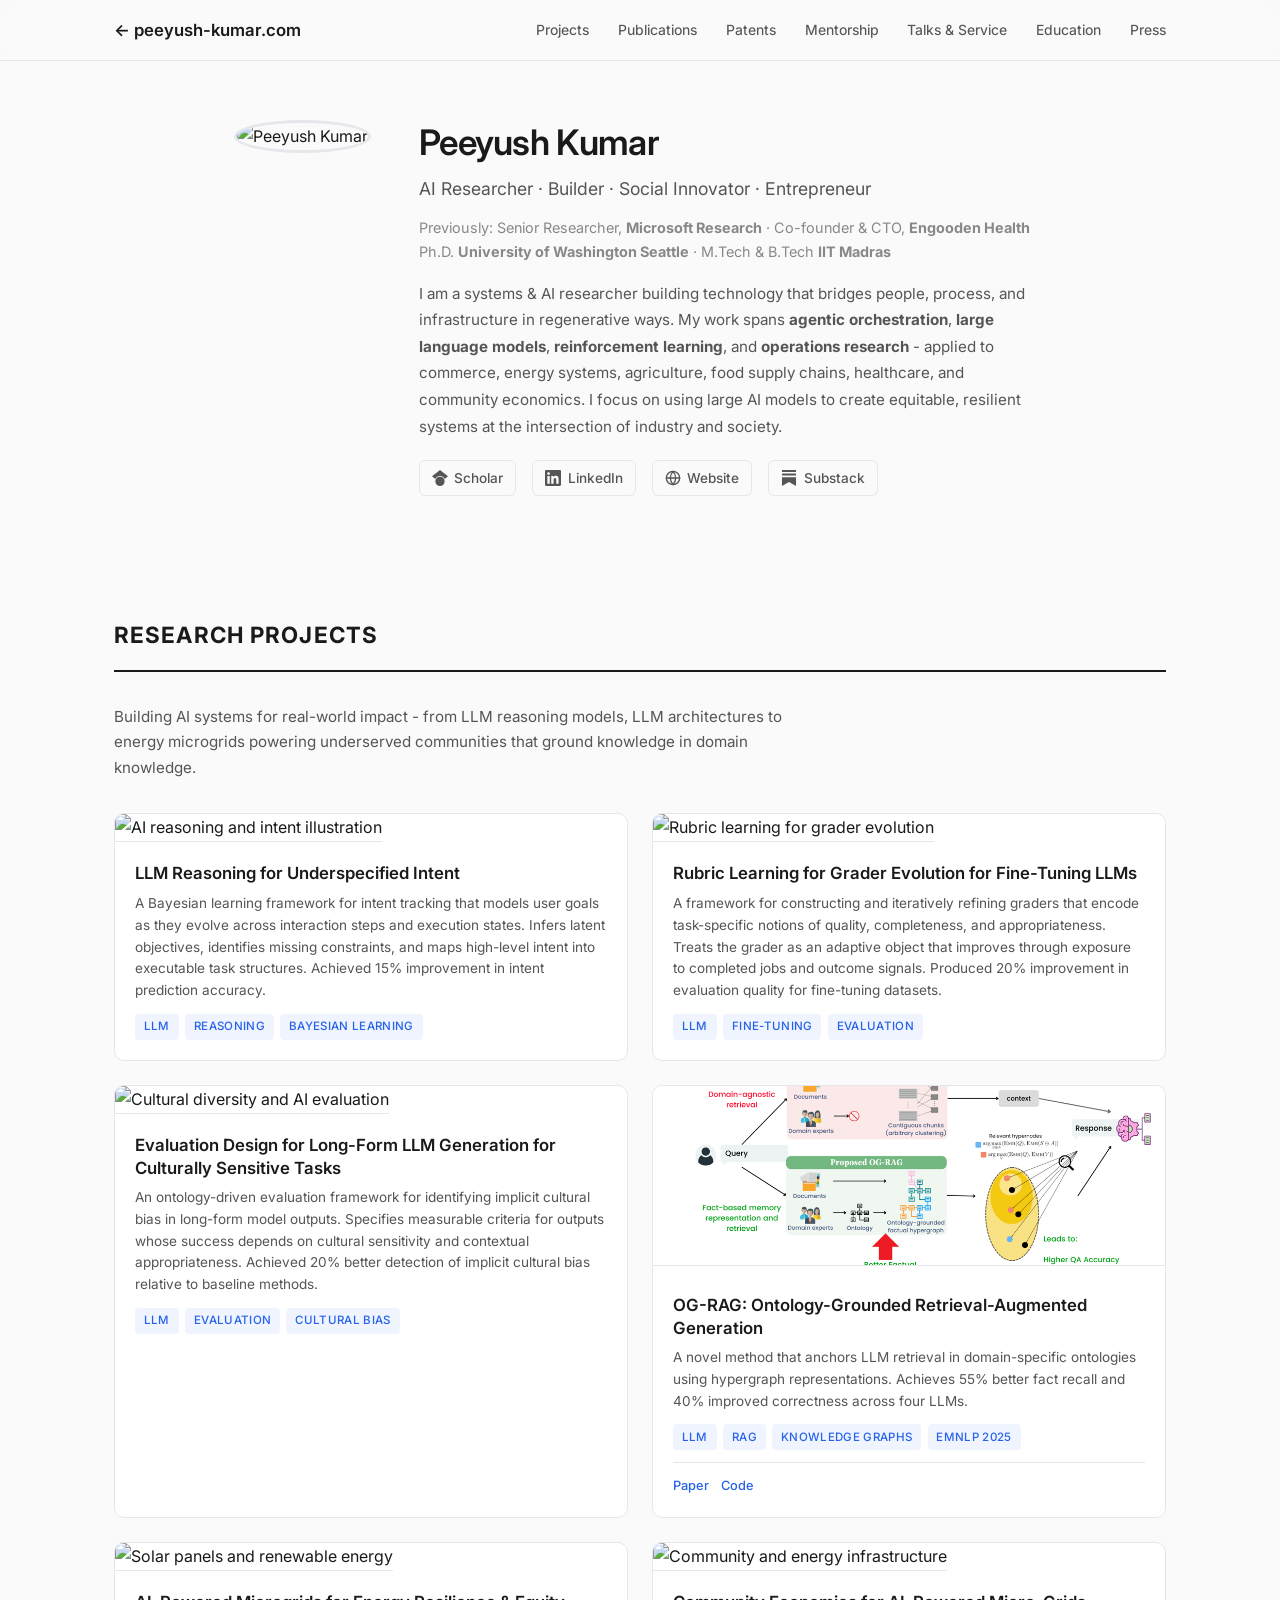
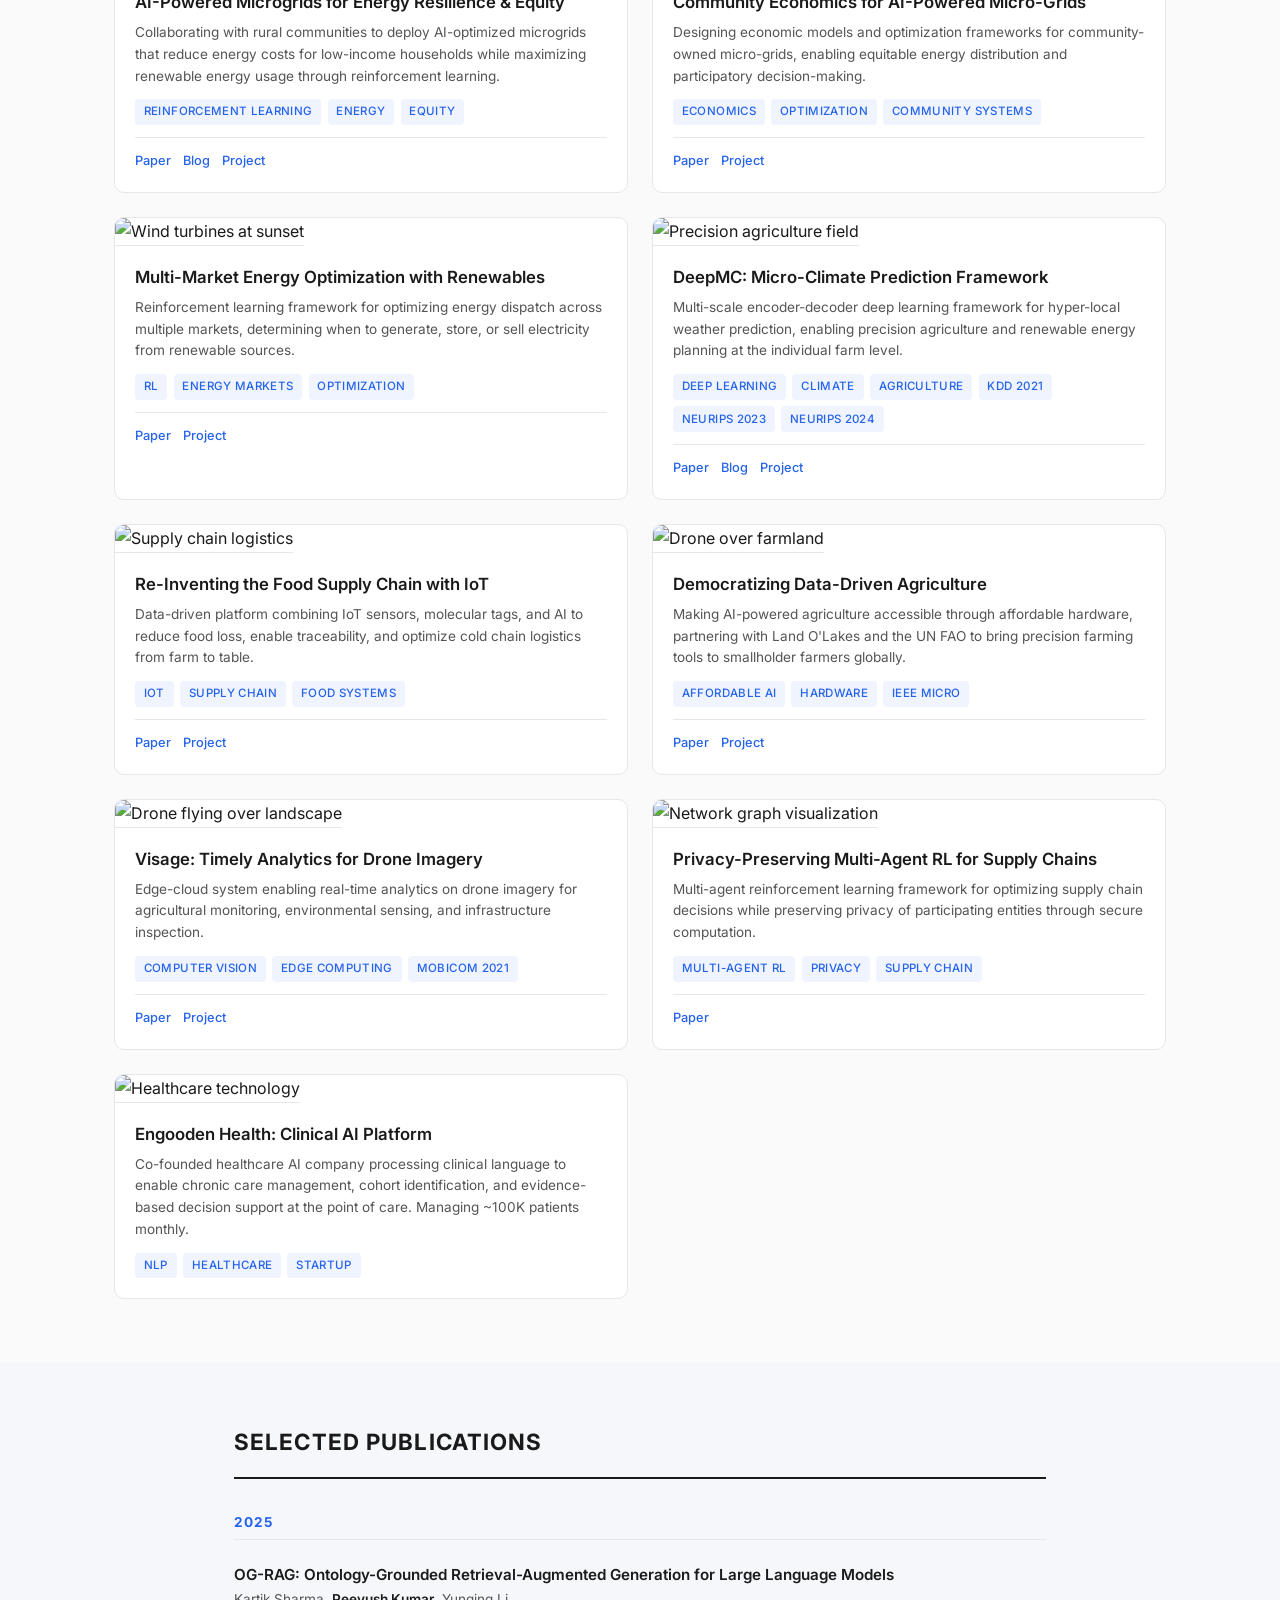
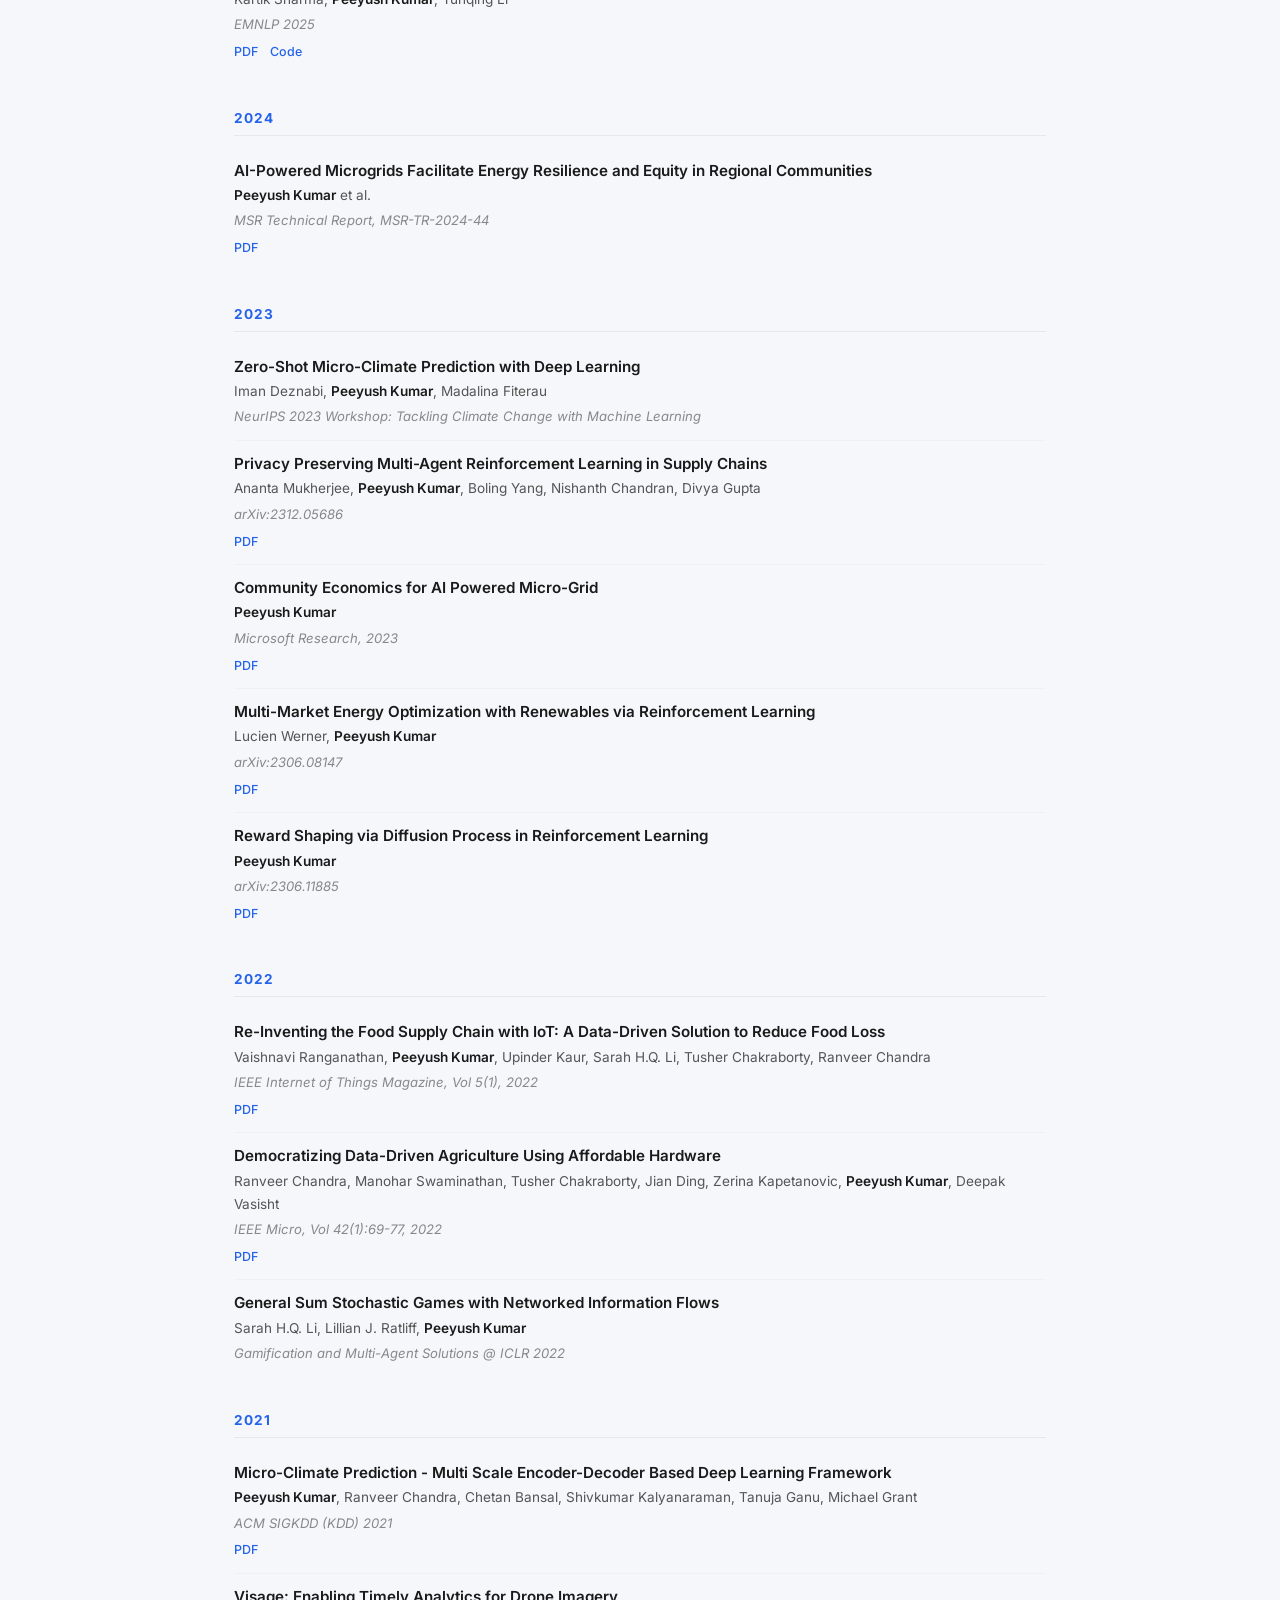
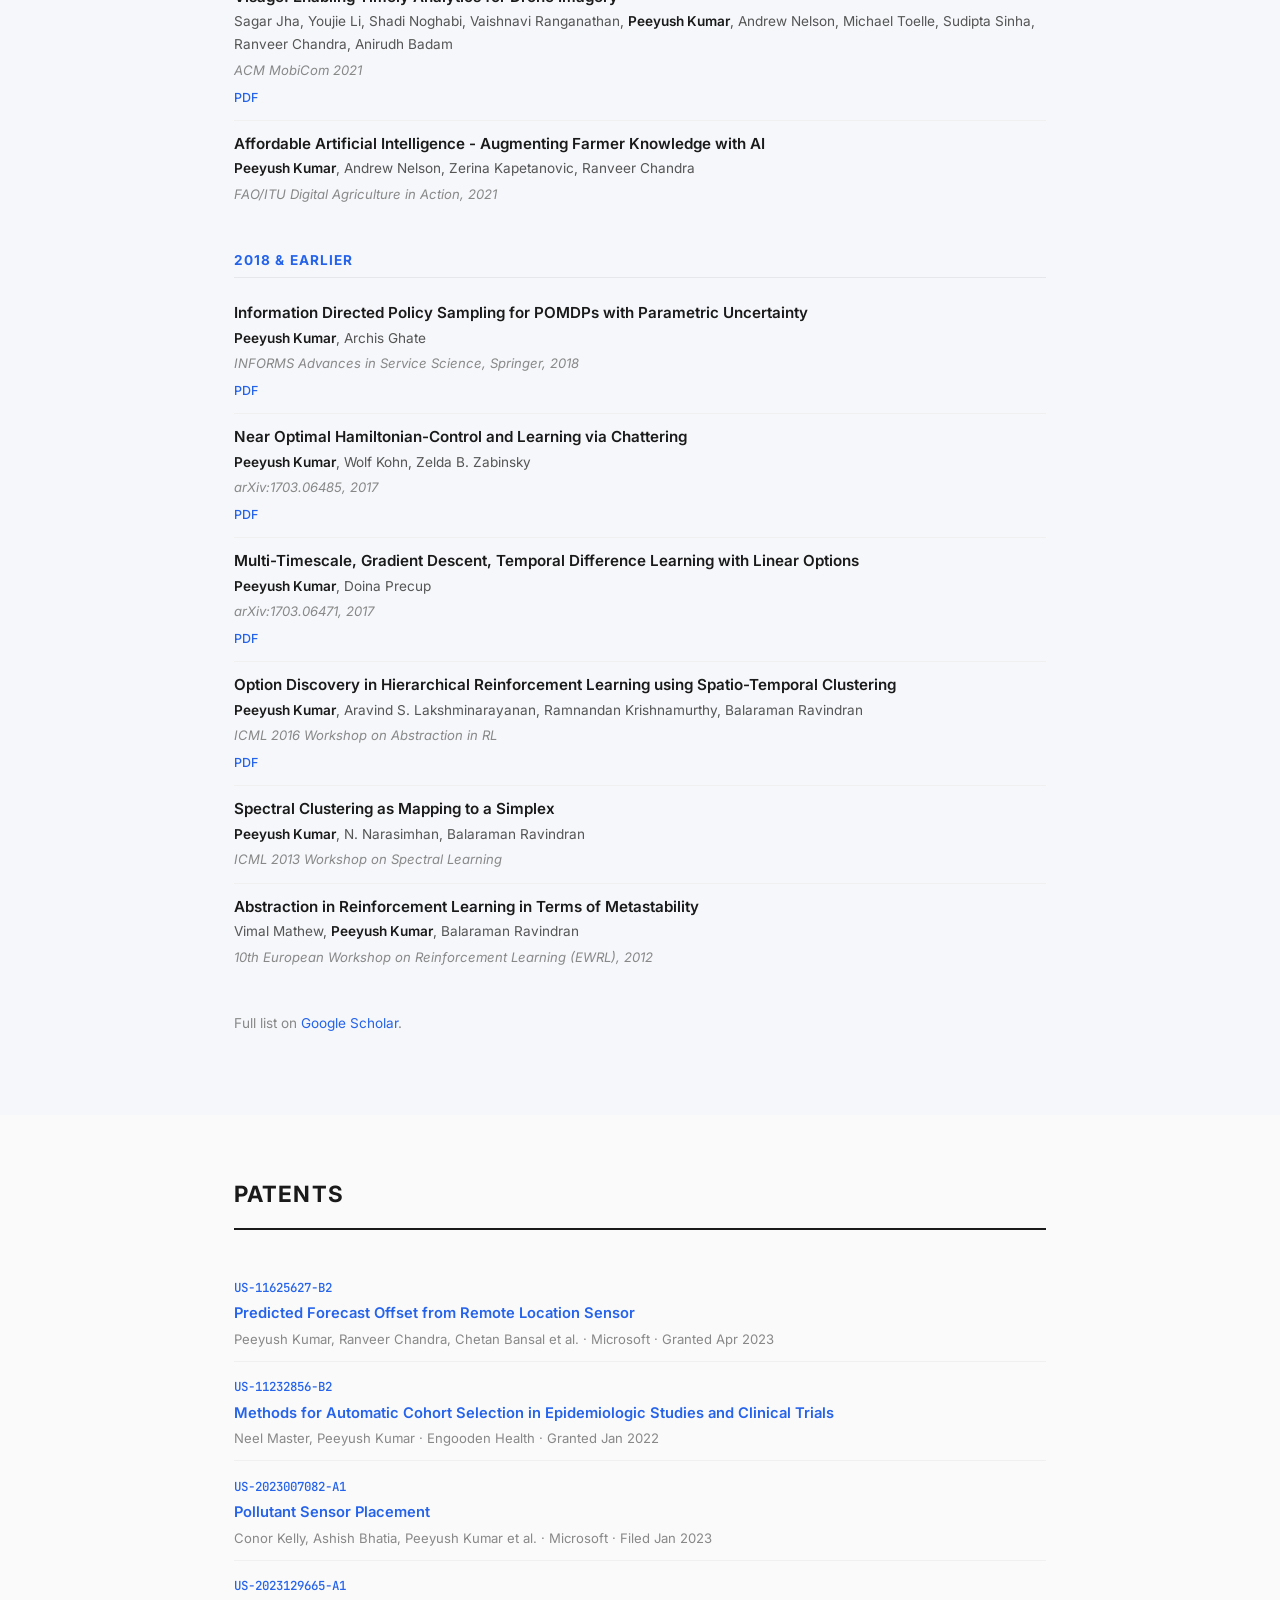
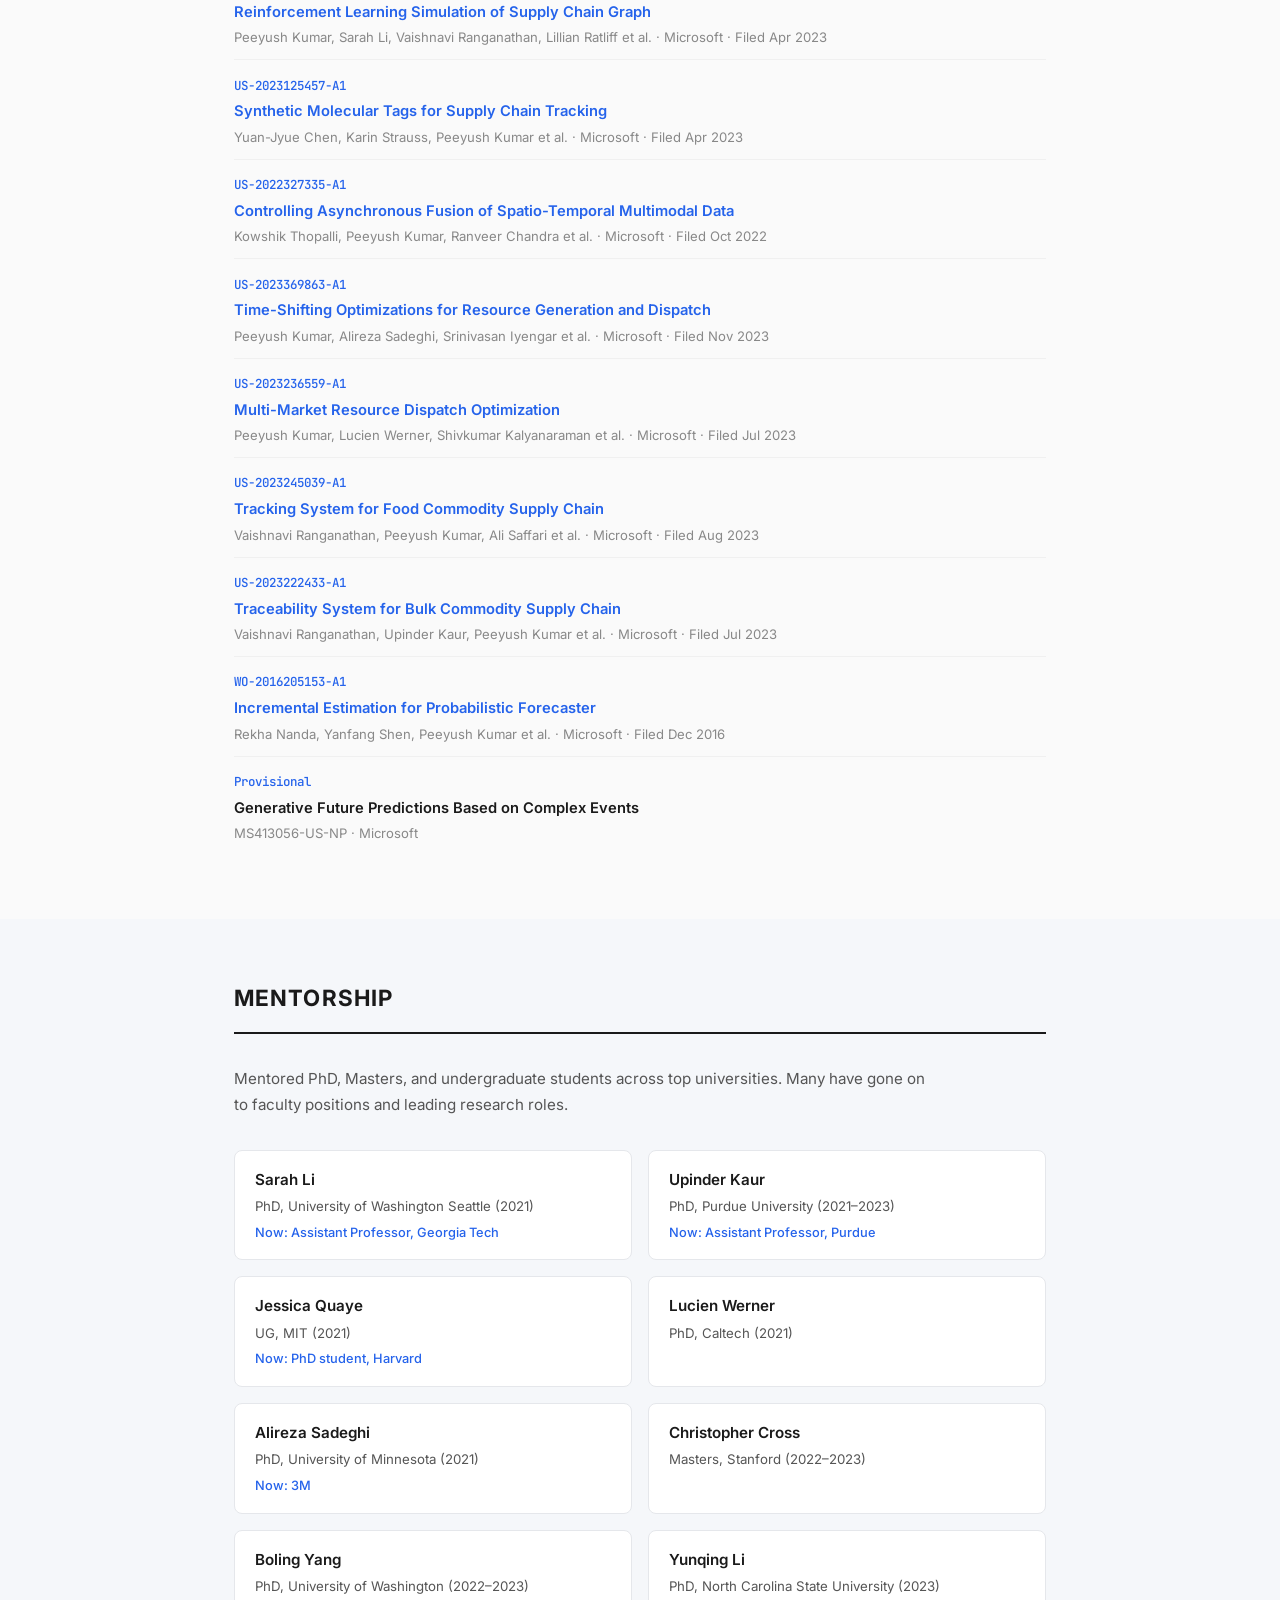
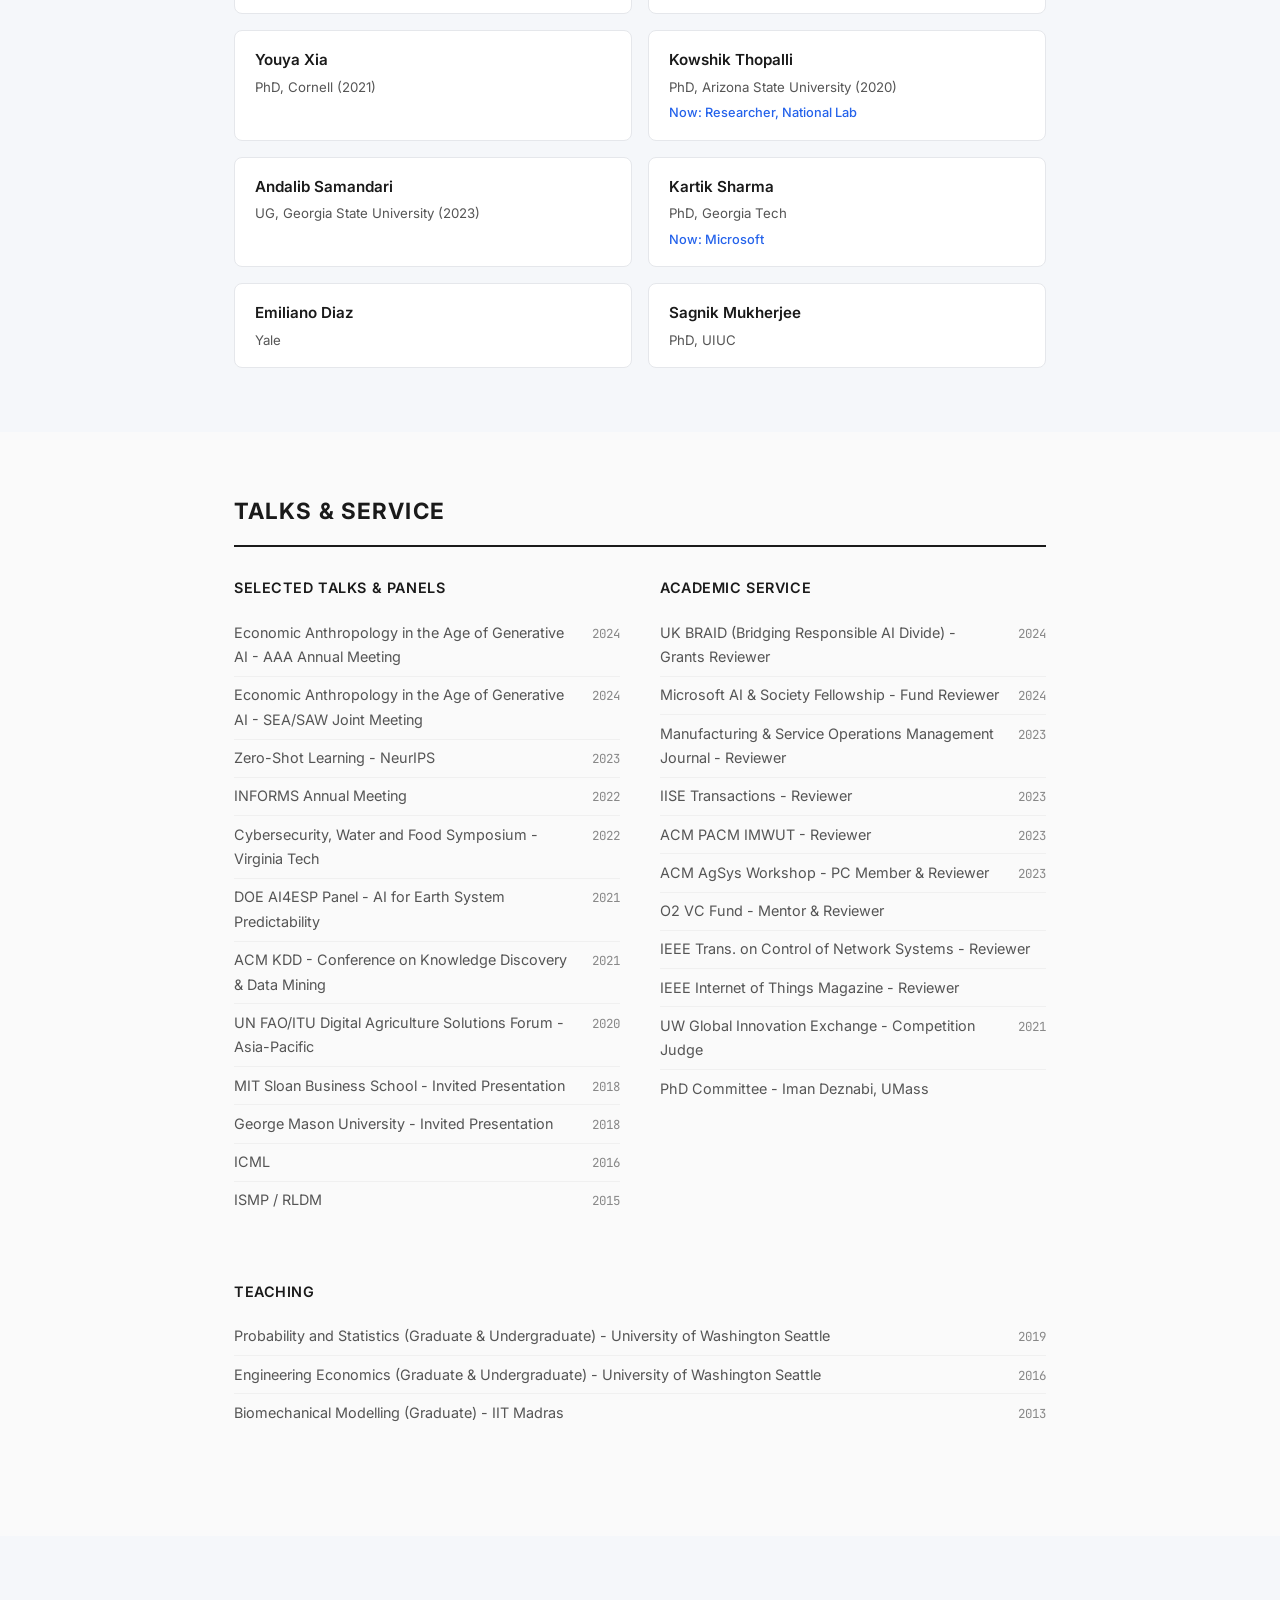
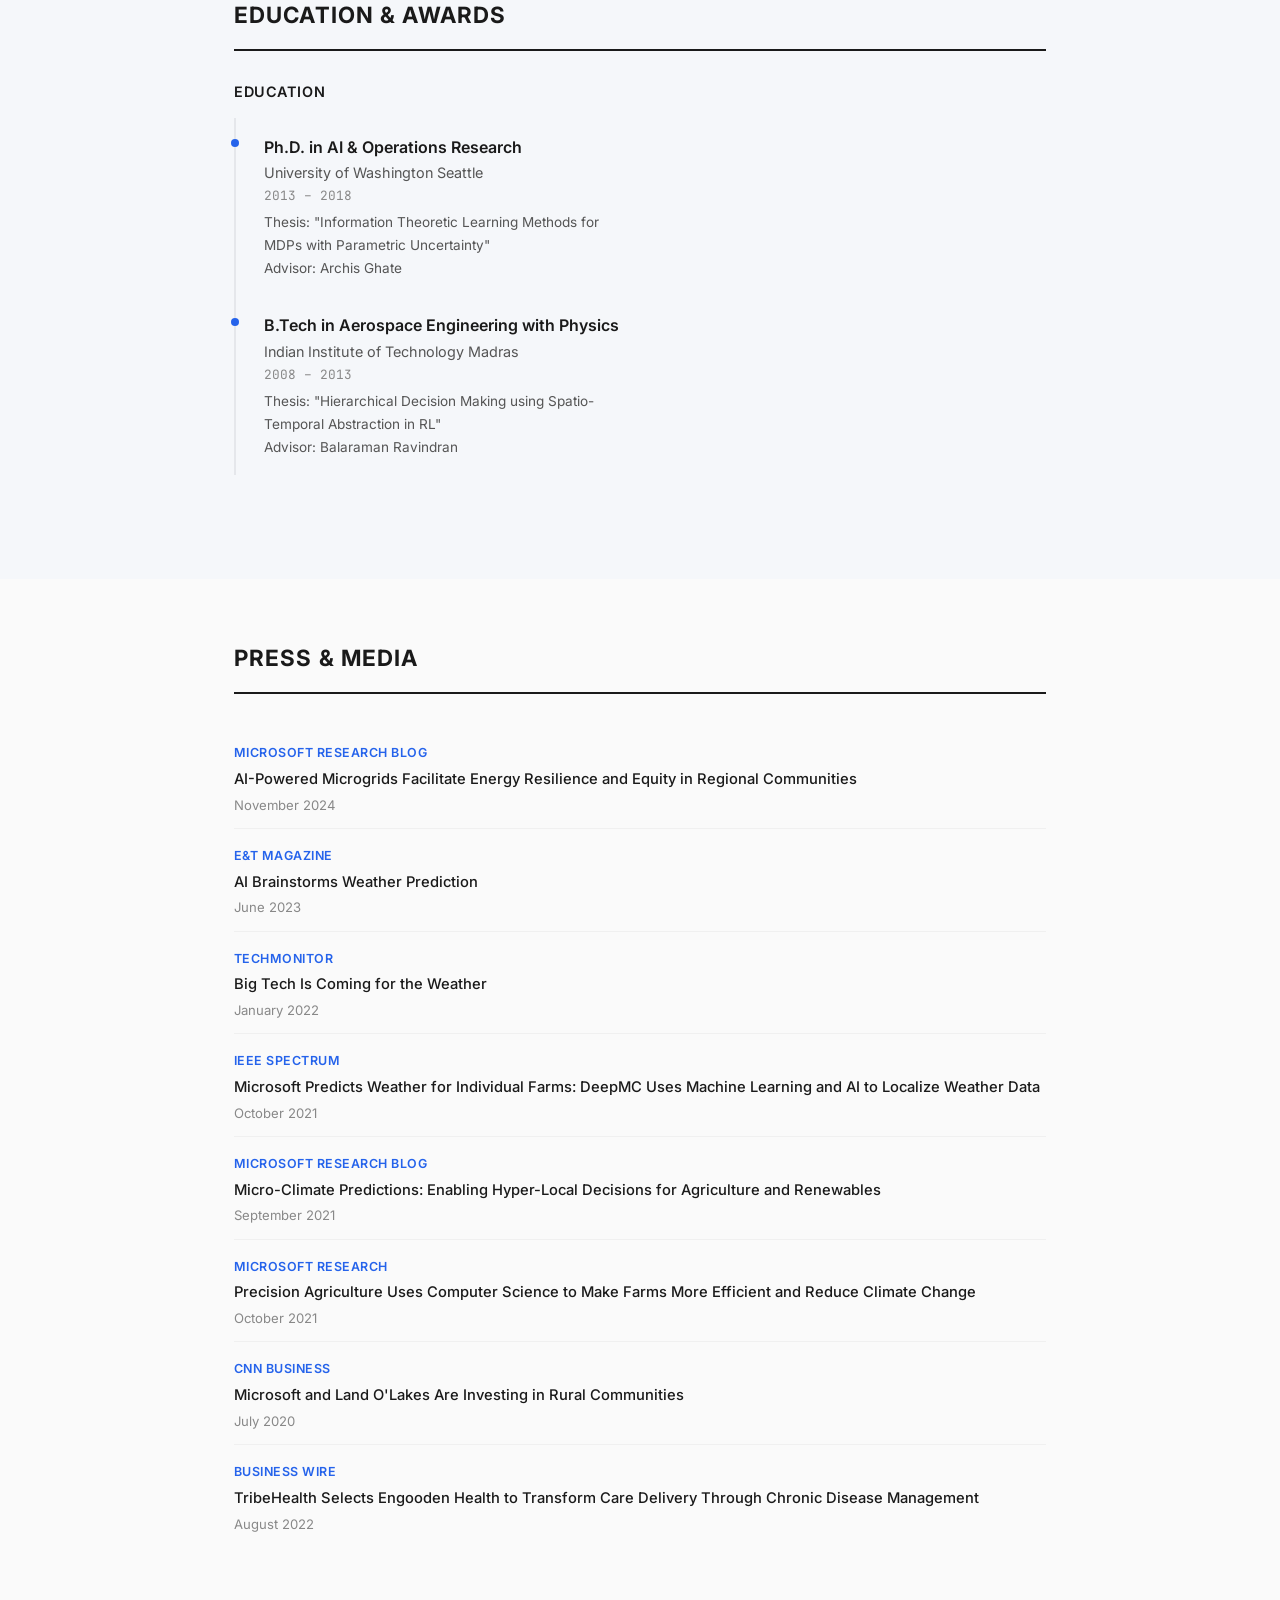
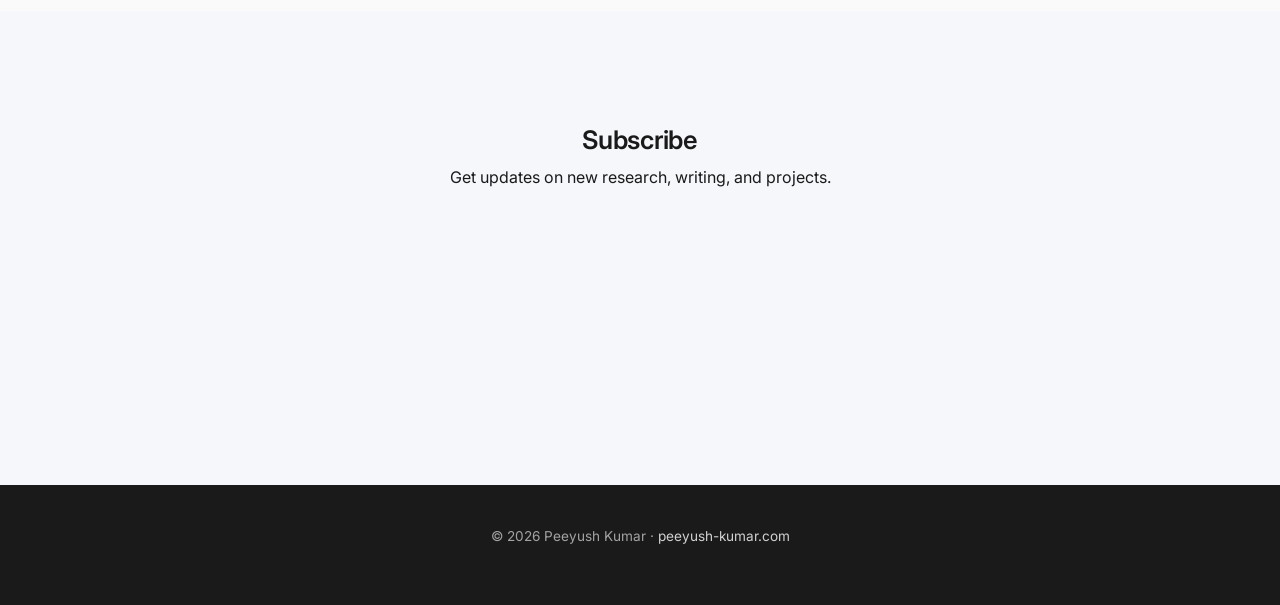
==== commit 5940bbc0: "Add Substack icon and subscription embed" ====
--- a/site/index.html
+++ b/site/index.html
@@ -70,6 +70,10 @@
             <svg viewBox="0 0 24 24" fill="none" stroke="currentColor" stroke-width="2" stroke-linecap="round" stroke-linejoin="round"><circle cx="12" cy="12" r="10"/><line x1="2" y1="12" x2="22" y2="12"/><path d="M12 2a15.3 15.3 0 0 1 4 10 15.3 15.3 0 0 1-4 10 15.3 15.3 0 0 1-4-10 15.3 15.3 0 0 1 4-10z"/></svg>
             Website
           </a>
+          <a href="https://peeyushkumarloj.substack.com/" target="_blank" rel="noopener">
+            <svg viewBox="0 0 24 24" fill="currentColor"><path d="M22.539 8.242H1.46V5.406h21.08v2.836zM1.46 10.812V24L12 18.11 22.54 24V10.812H1.46zM22.54 0H1.46v2.836h21.08V0z"/></svg>
+            Substack
+          </a>
         </div>
       </div>
     </div>
@@ -781,6 +785,17 @@
 </section>
 
 <!-- ============================================
+     Subscribe
+     ============================================ -->
+<section id="subscribe">
+  <div class="container" style="max-width:480px;text-align:center;padding:3rem 1rem;">
+    <h2>Subscribe</h2>
+    <p style="color:var(--text-muted);margin-bottom:1.5rem;">Get updates on new research, writing, and projects.</p>
+    <iframe src="https://peeyushkumarloj.substack.com/embed" width="100%" height="150" style="border:none;background:transparent;" frameborder="0" scrolling="no"></iframe>
+  </div>
+</section>
+
+<!-- ============================================
      Footer
      ============================================ -->
 <footer>
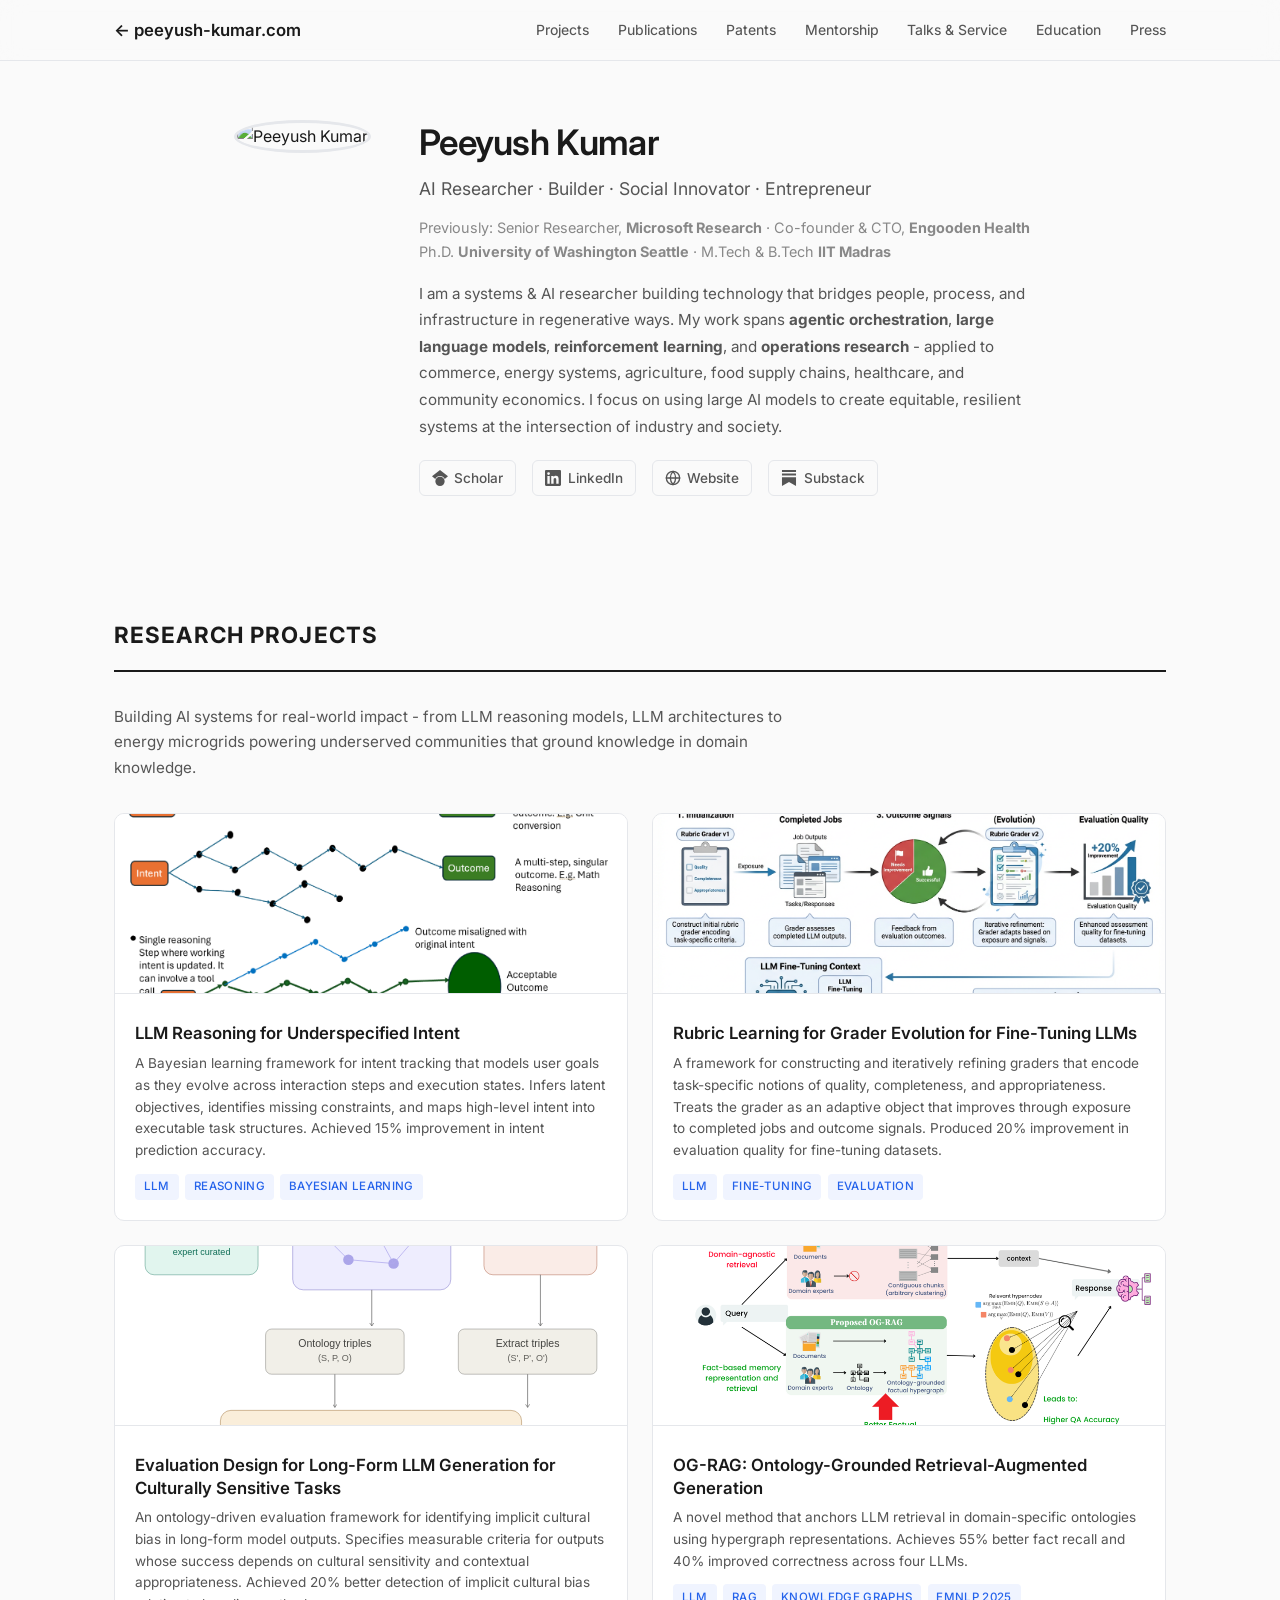
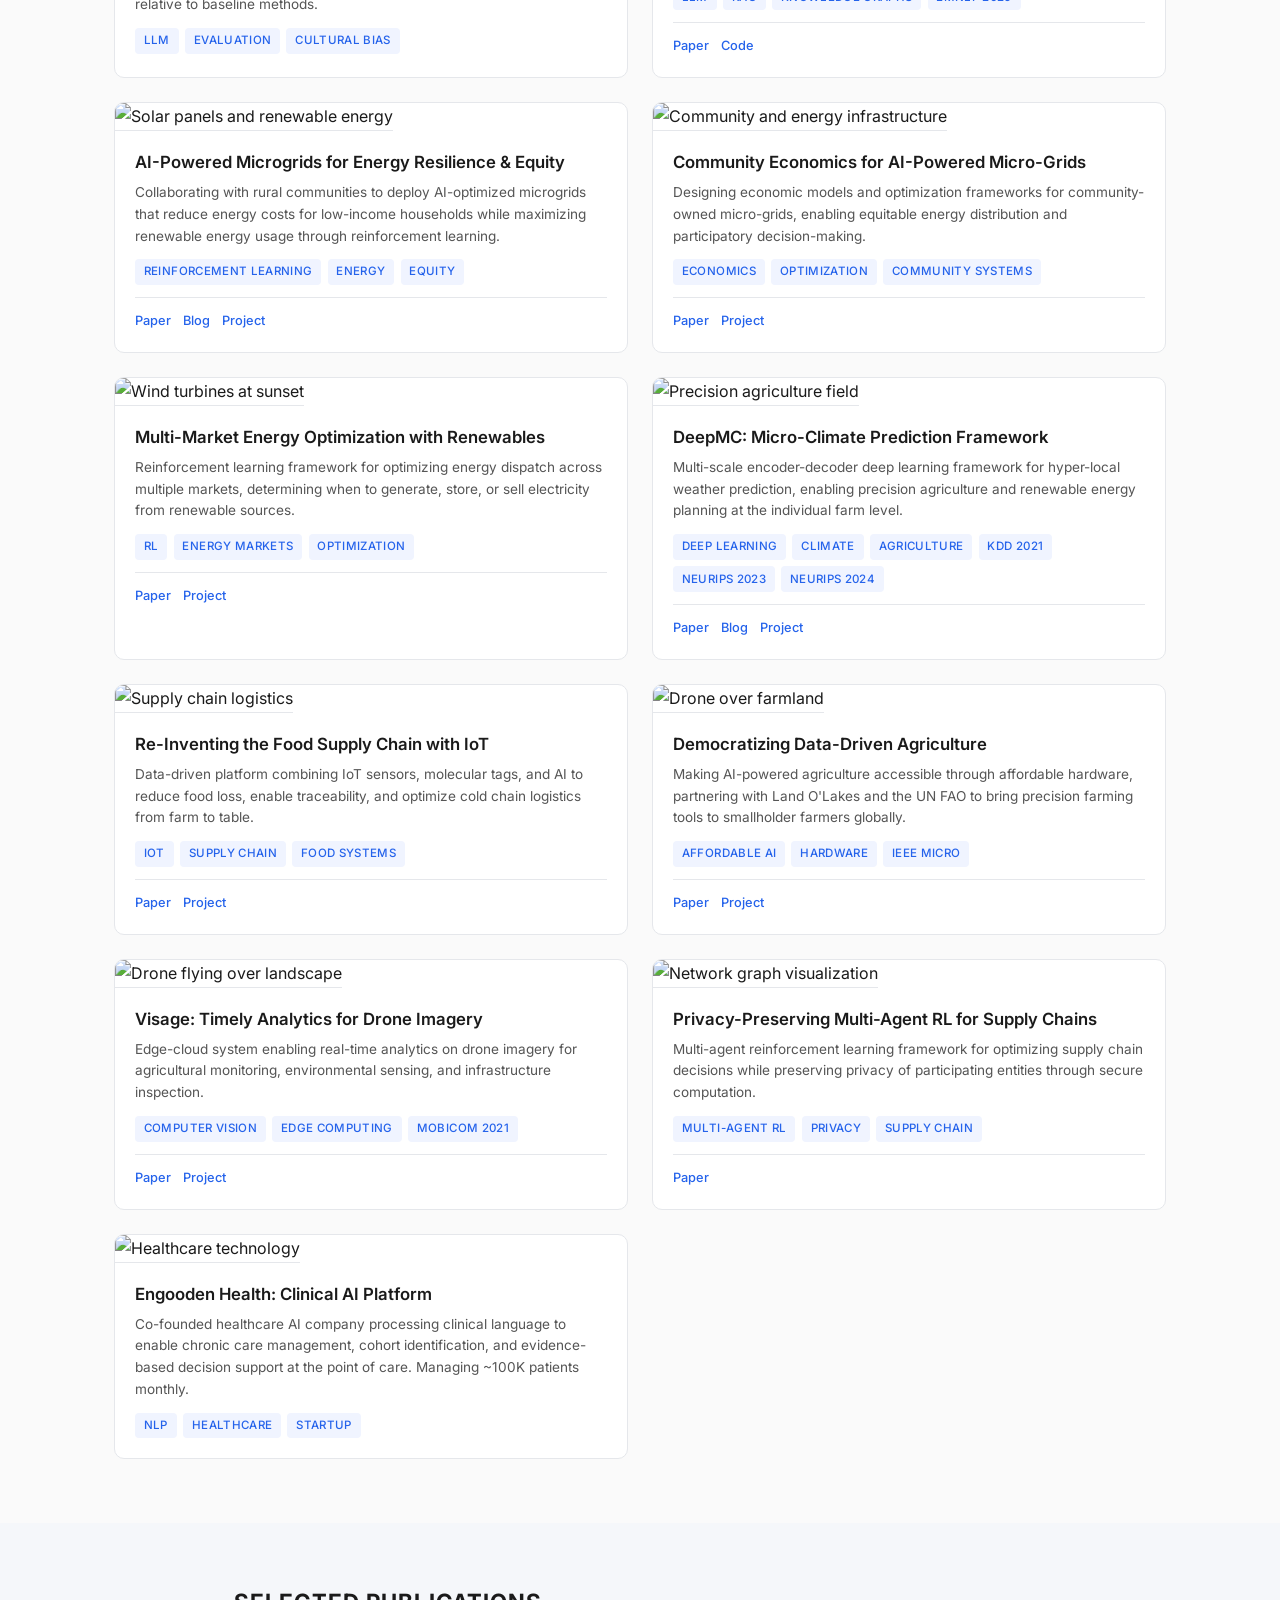
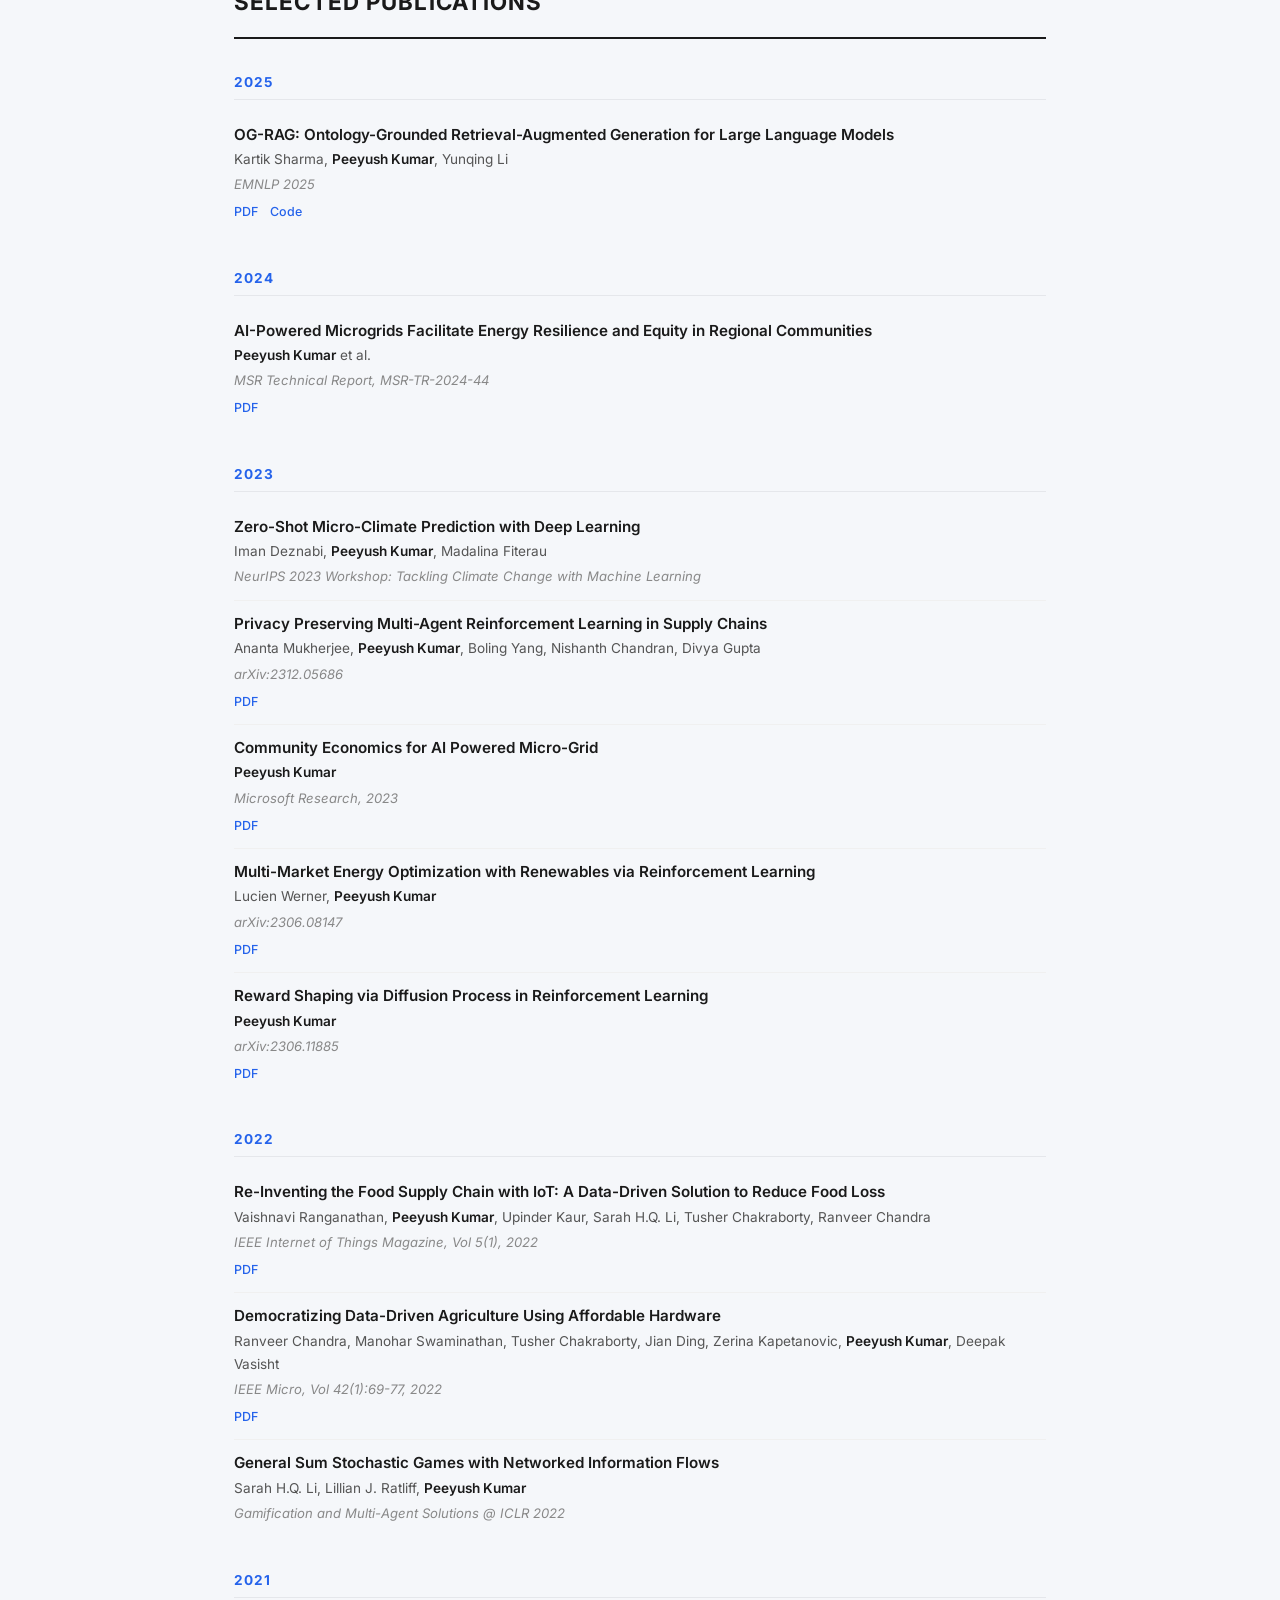
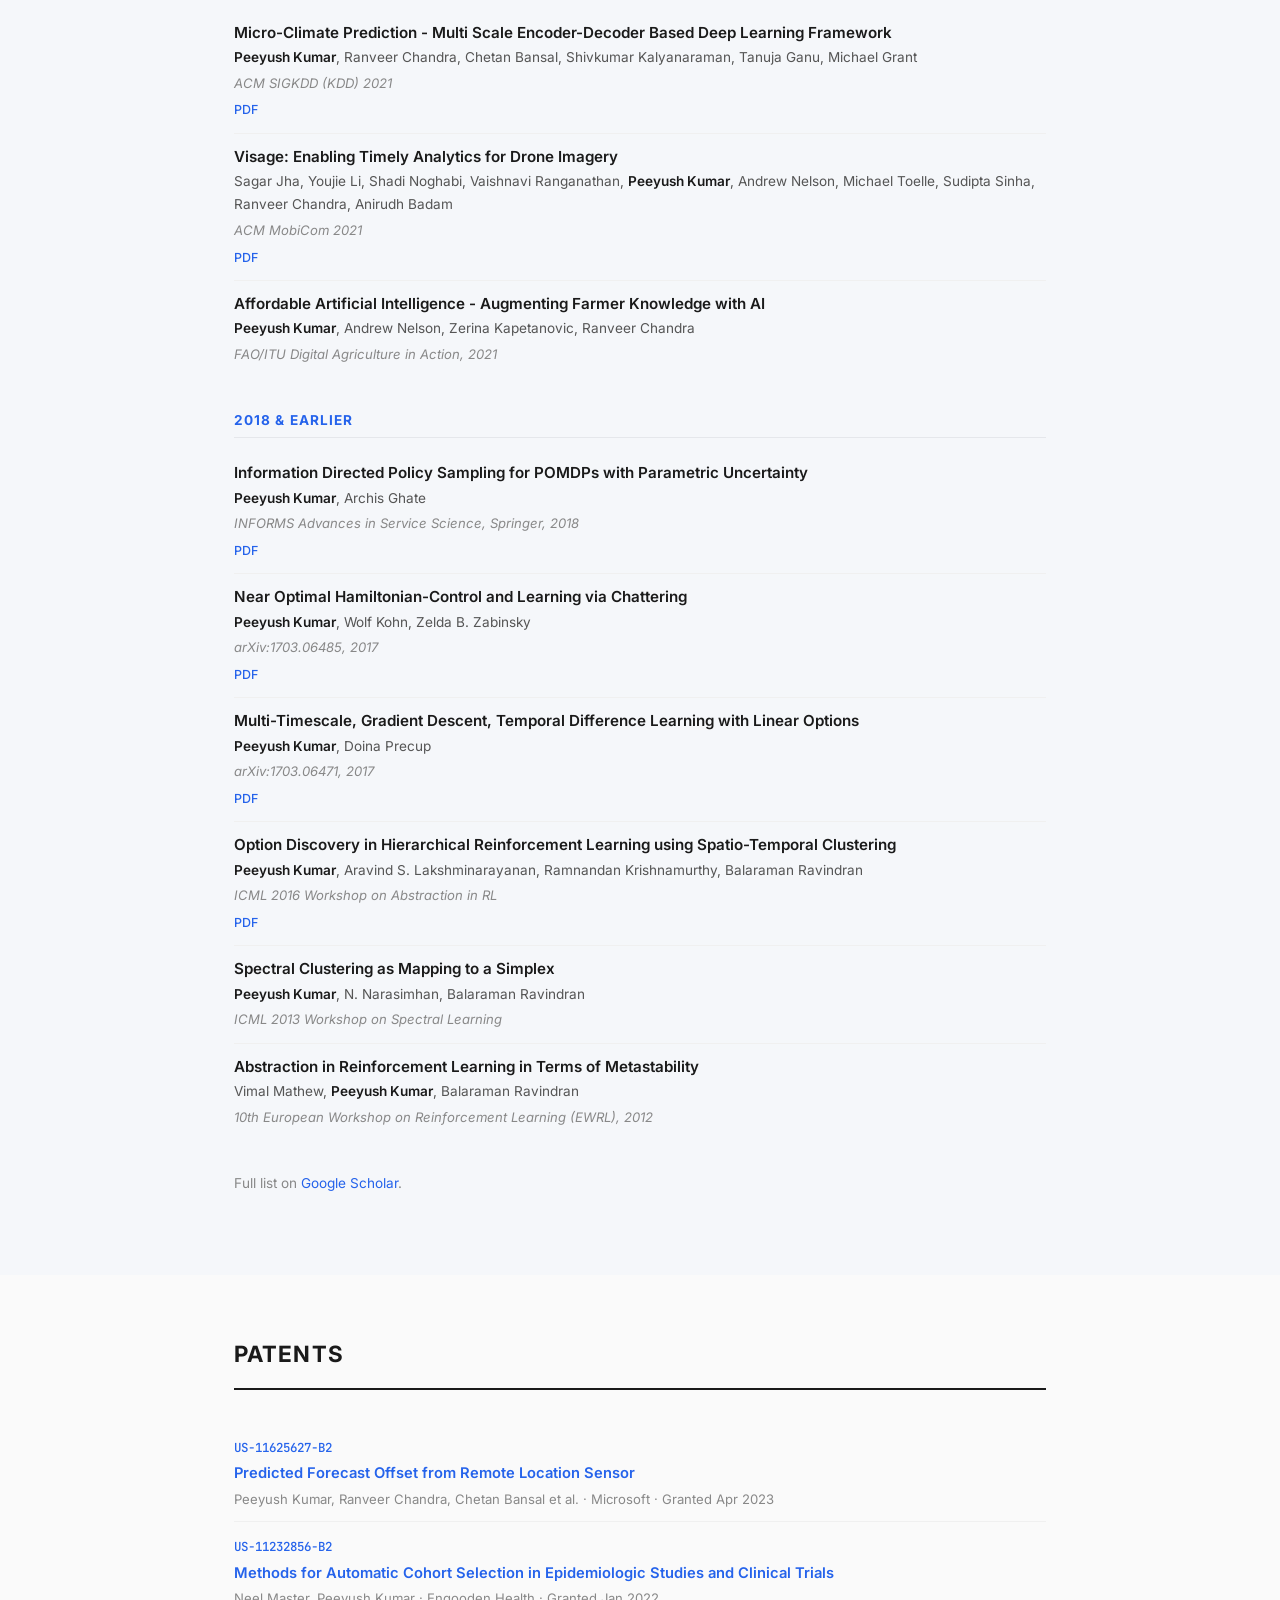
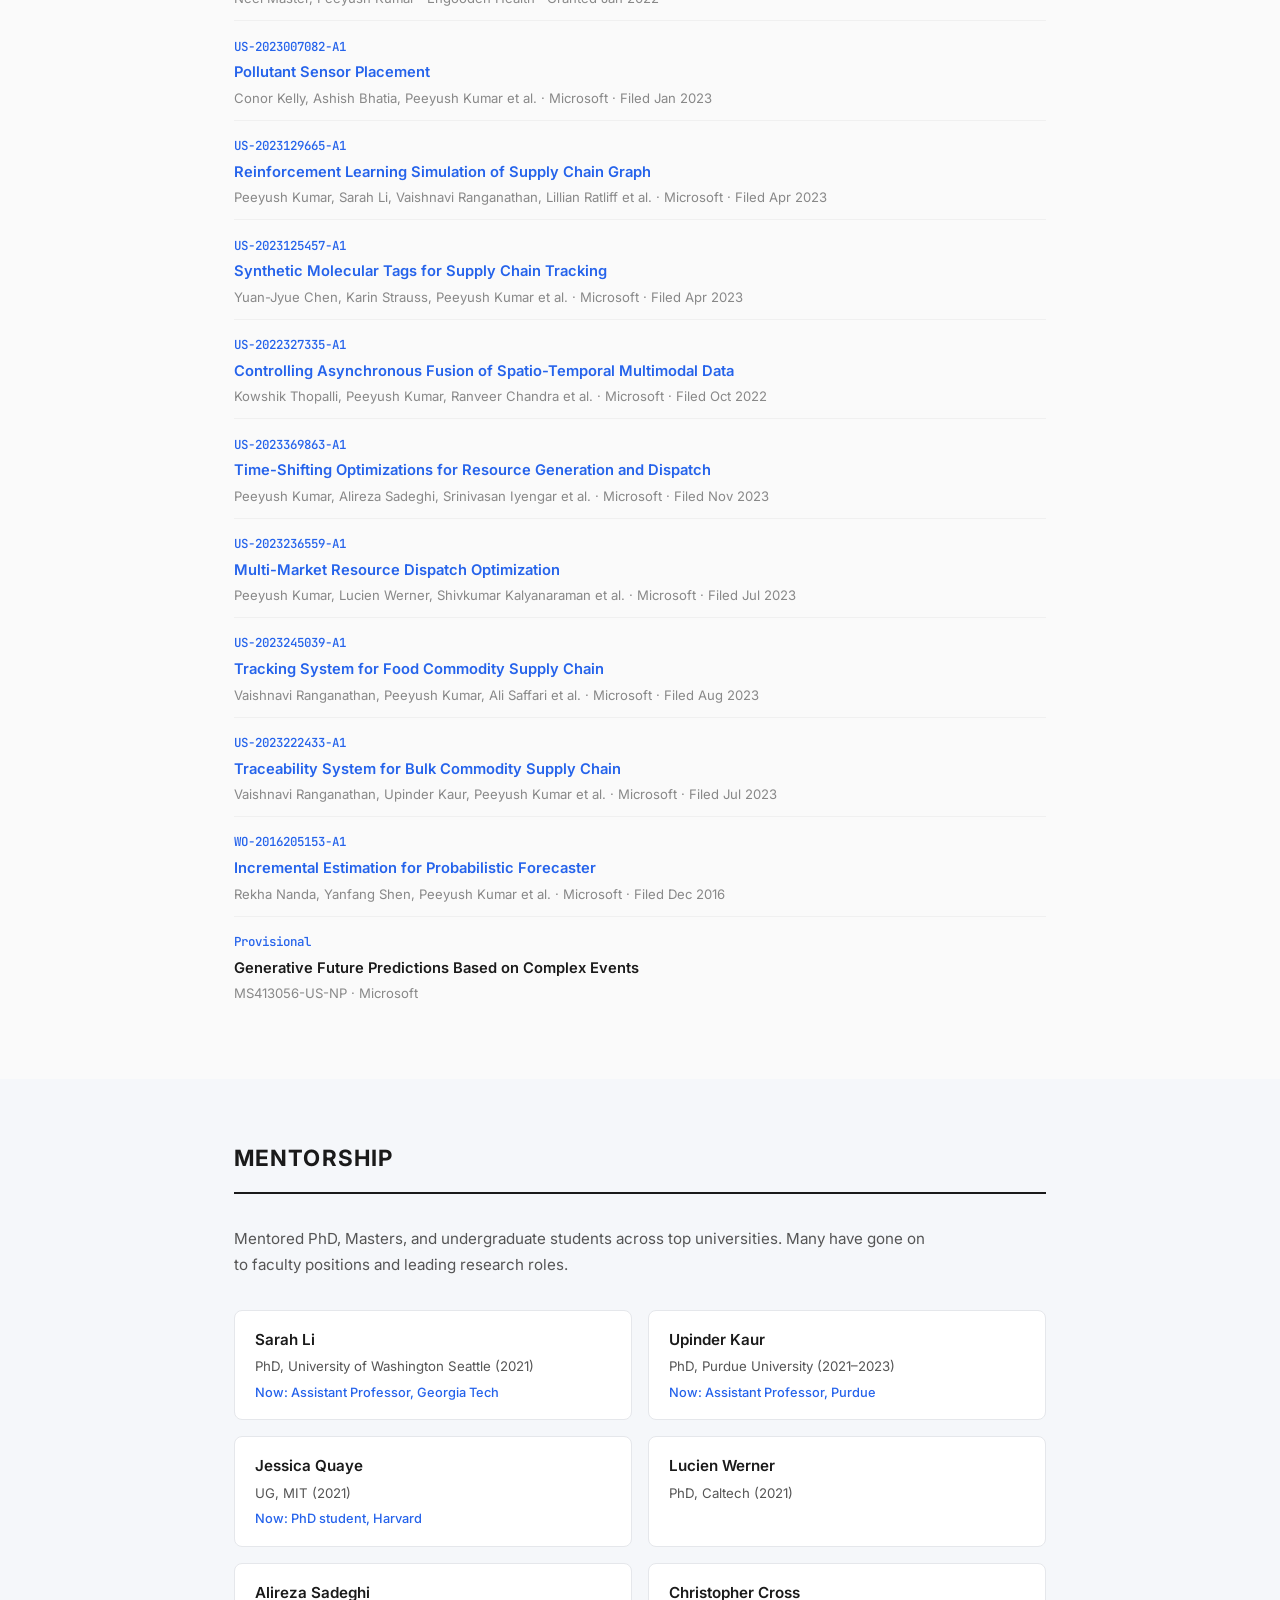
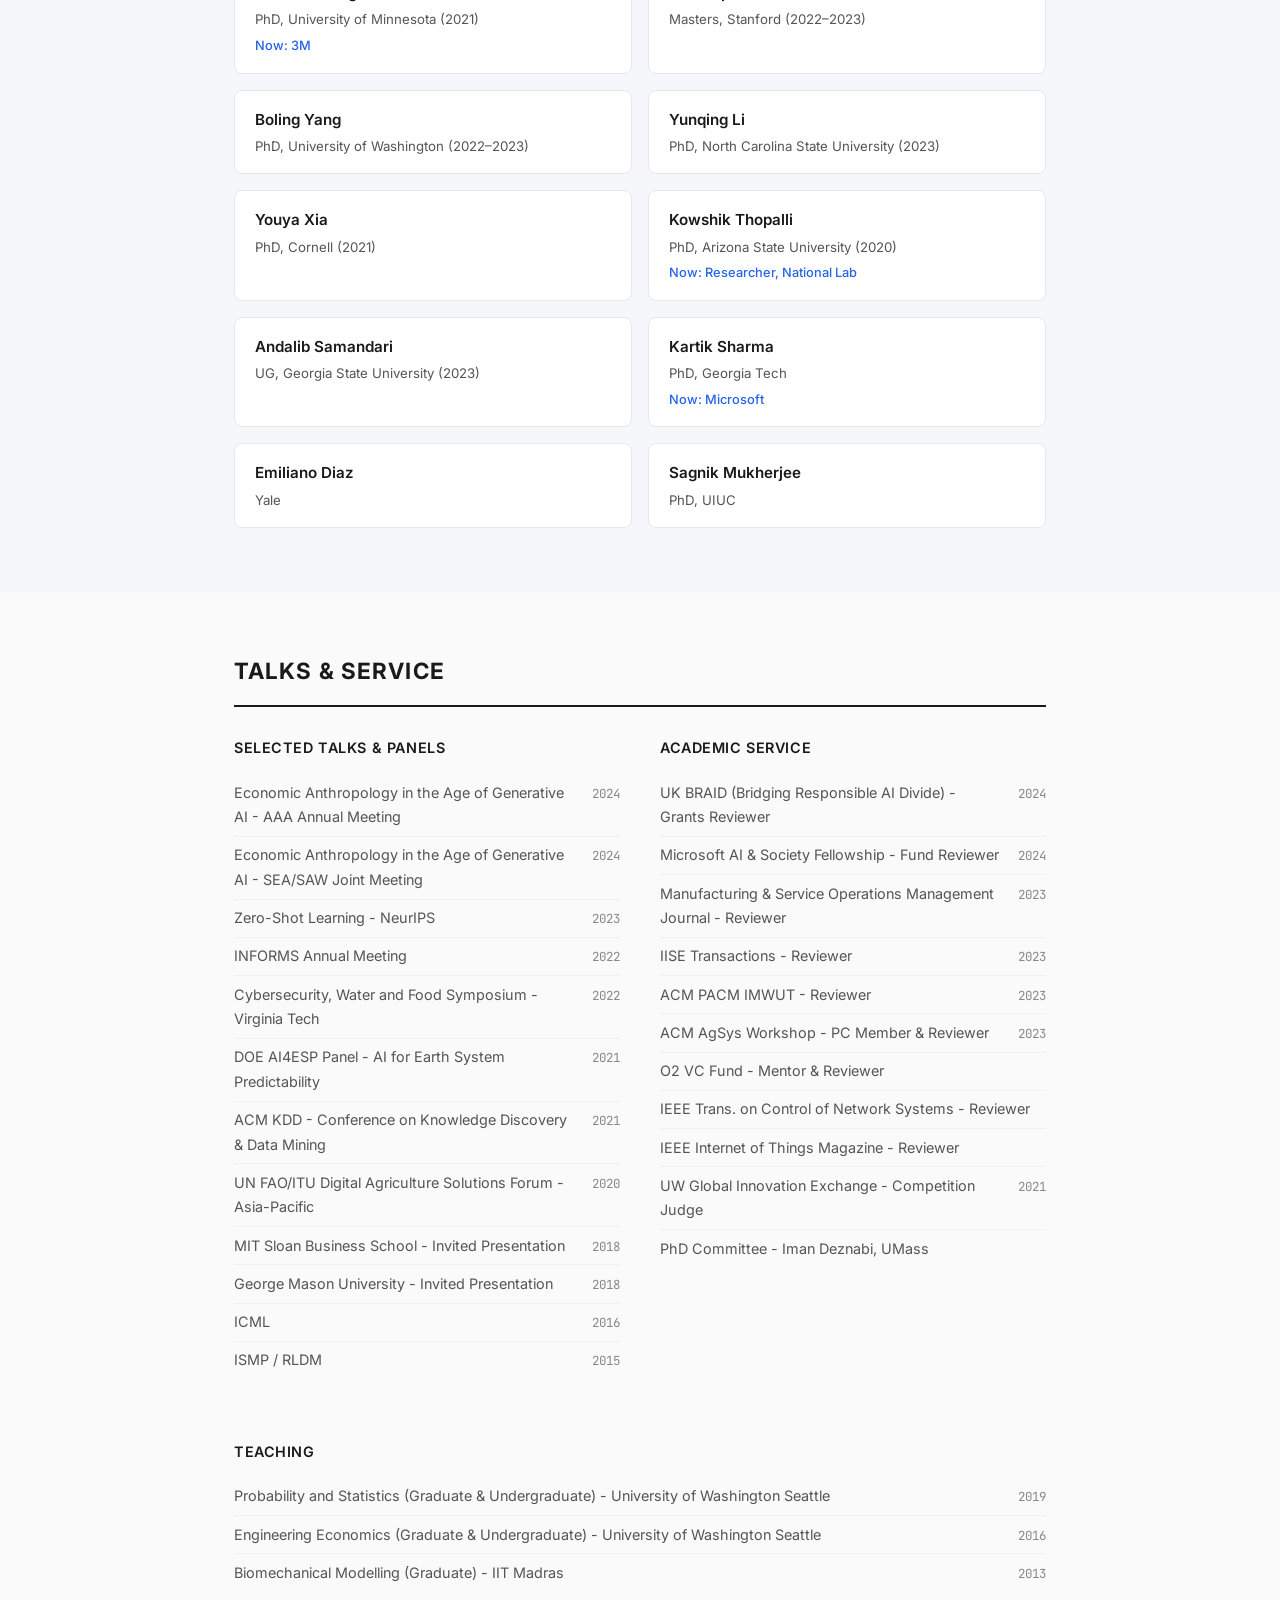
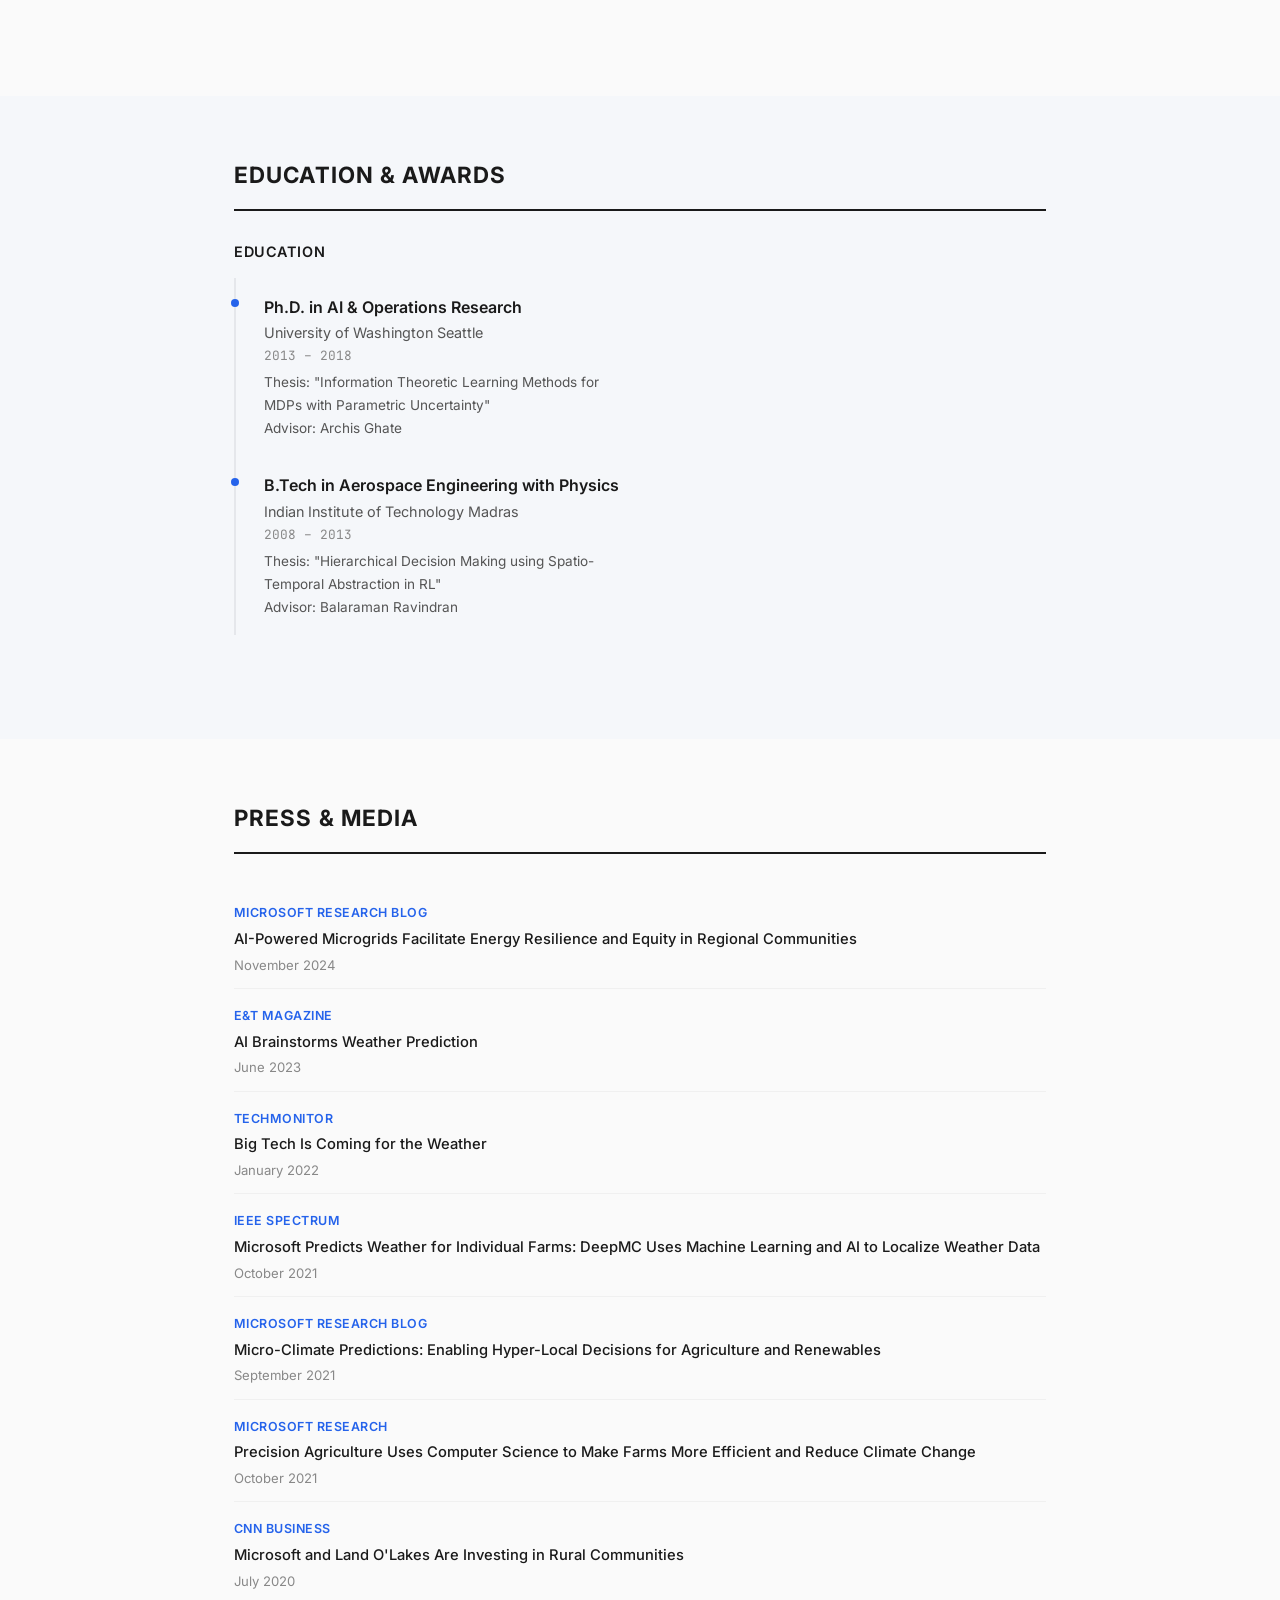
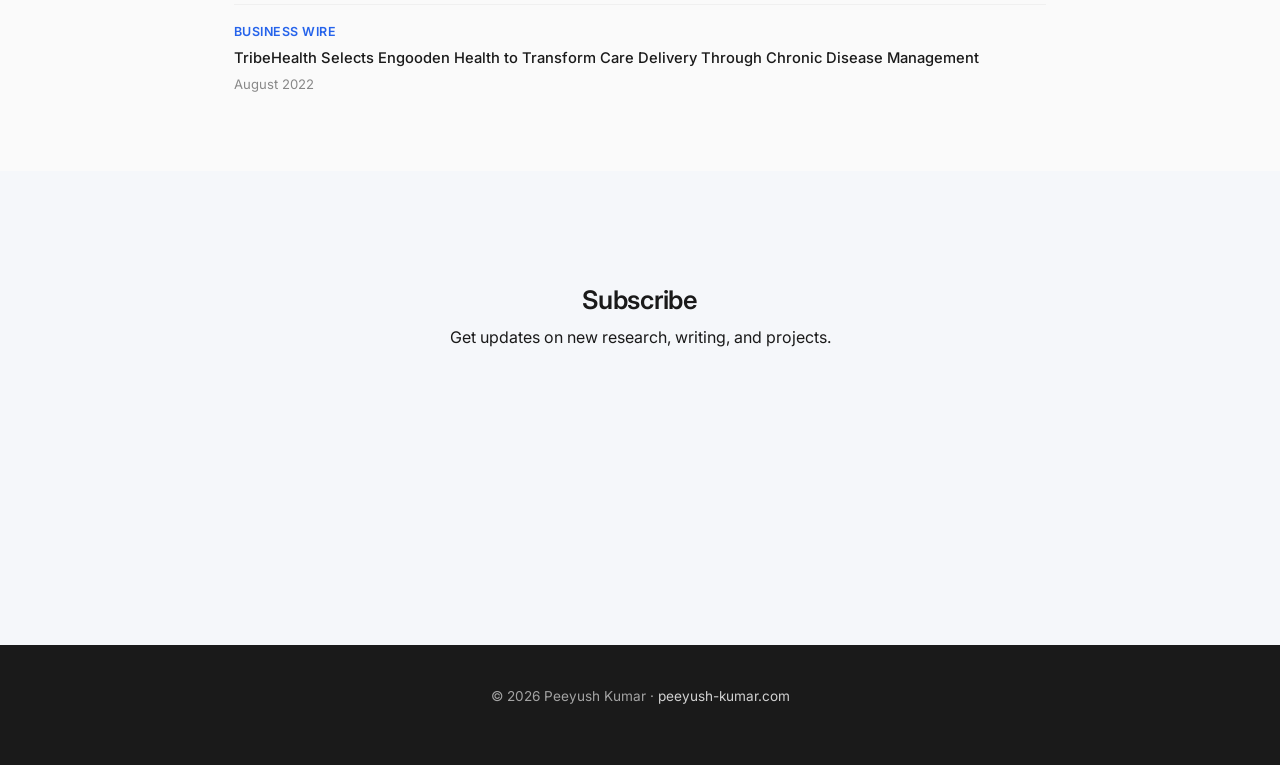
==== commit 7607b37a: "Move project images into site/assets and fix paths" ====
--- a/site/index.html
+++ b/site/index.html
@@ -92,7 +92,7 @@
 
       <!-- LLM Reasoning for Underspecified Intent -->
       <div class="project-card">
-        <img class="project-card-img" src="../intent.png" alt="AI reasoning and intent illustration">
+        <img class="project-card-img" src="assets/intent.png" alt="AI reasoning and intent illustration">
         <div class="project-card-body">
           <h3>LLM Reasoning for Underspecified Intent</h3>
           <p>A Bayesian learning framework for intent tracking that models user goals as they evolve across interaction steps and execution states. Infers latent objectives, identifies missing constraints, and maps high-level intent into executable task structures. Achieved 15% improvement in intent prediction accuracy.</p>
@@ -107,7 +107,7 @@
 
       <!-- Rubric Learning for Grader Evolution -->
       <div class="project-card">
-        <img class="project-card-img" src="../rubric_learning.png" alt="Rubric learning for grader evolution">
+        <img class="project-card-img" src="assets/rubric_learning.png" alt="Rubric learning for grader evolution">
         <div class="project-card-body">
           <h3>Rubric Learning for Grader Evolution for Fine-Tuning LLMs</h3>
           <p>A framework for constructing and iteratively refining graders that encode task-specific notions of quality, completeness, and appropriateness. Treats the grader as an adaptive object that improves through exposure to completed jobs and outcome signals. Produced 20% improvement in evaluation quality for fine-tuning datasets.</p>
@@ -122,7 +122,7 @@
 
       <!-- Evaluation Design for Culturally Sensitive Tasks -->
       <div class="project-card">
-        <img class="project-card-img" src="../cultural_bias_evaluation_hero.svg" alt="Cultural diversity and AI evaluation">
+        <img class="project-card-img" src="assets/cultural_bias_evaluation_hero.svg" alt="Cultural diversity and AI evaluation">
         <div class="project-card-body">
           <h3>Evaluation Design for Long-Form LLM Generation for Culturally Sensitive Tasks</h3>
           <p>An ontology-driven evaluation framework for identifying implicit cultural bias in long-form model outputs. Specifies measurable criteria for outputs whose success depends on cultural sensitivity and contextual appropriateness. Achieved 20% better detection of implicit cultural bias relative to baseline methods.</p>
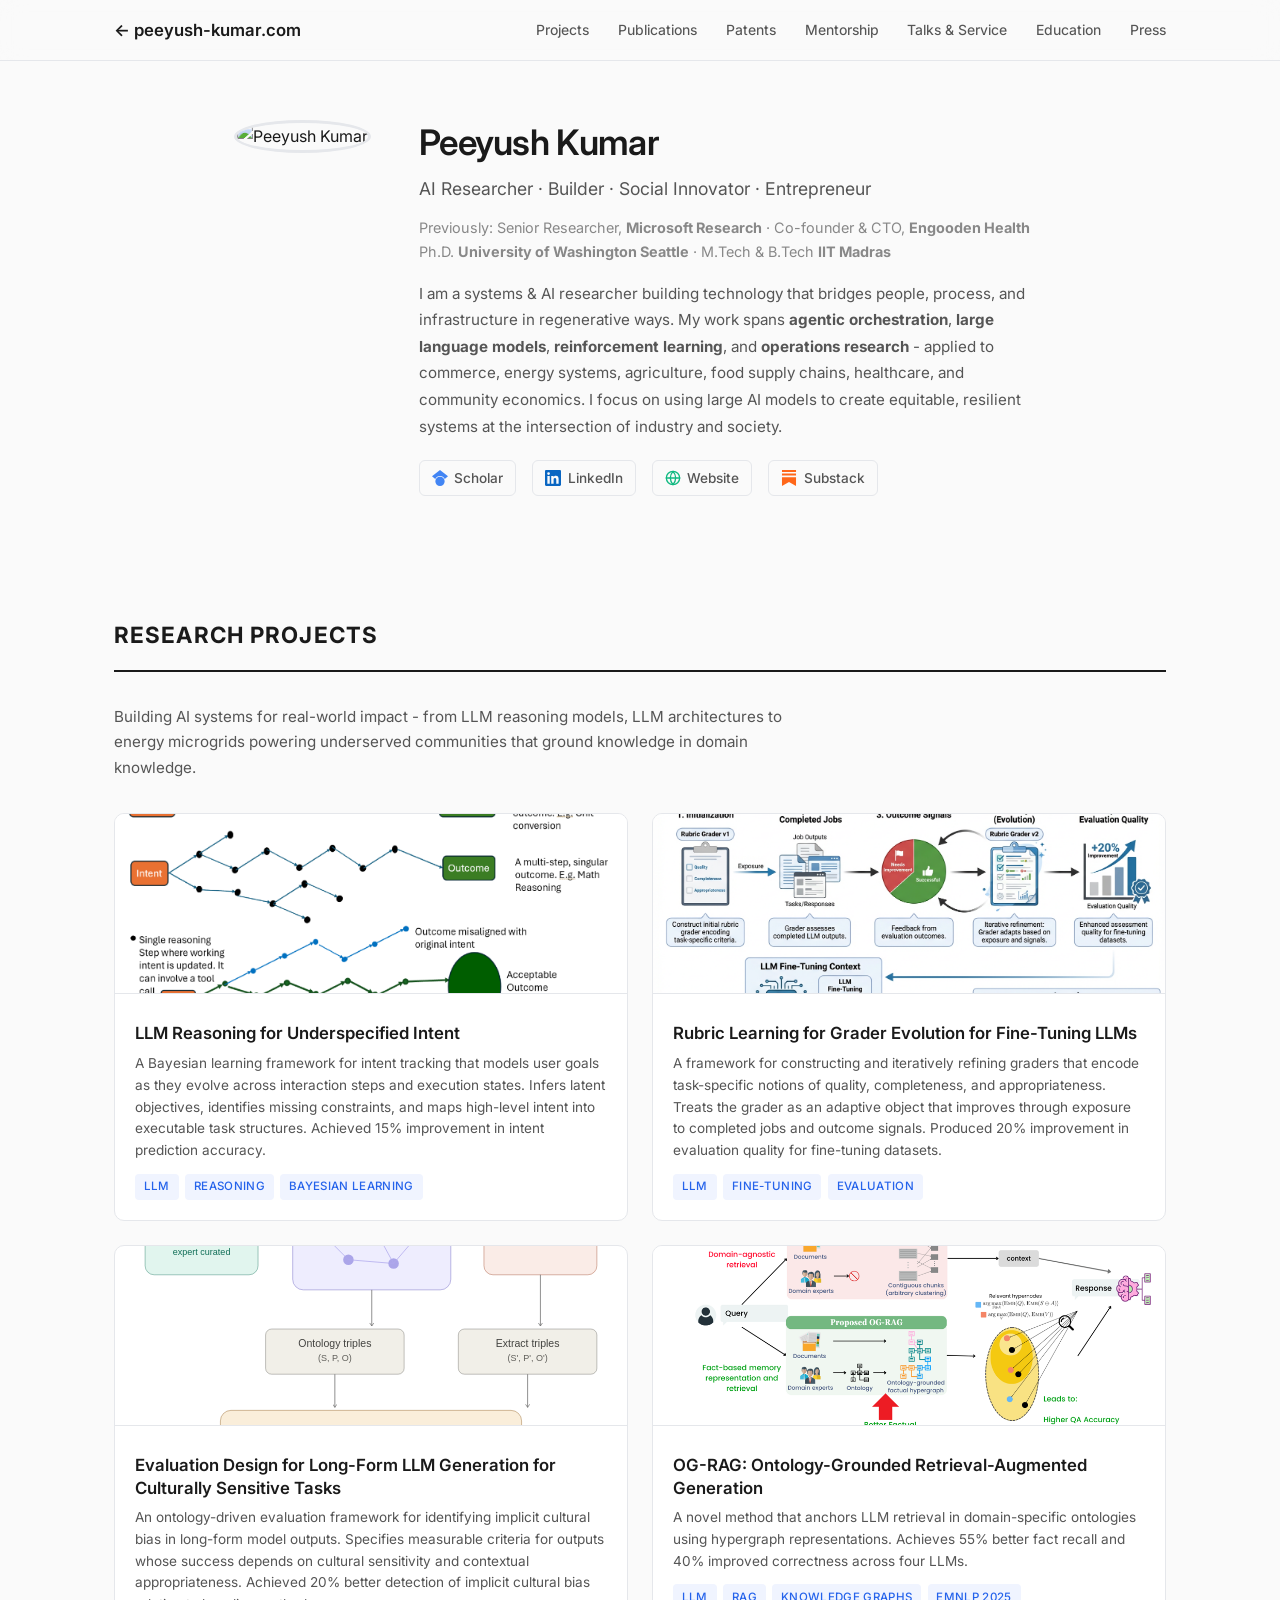
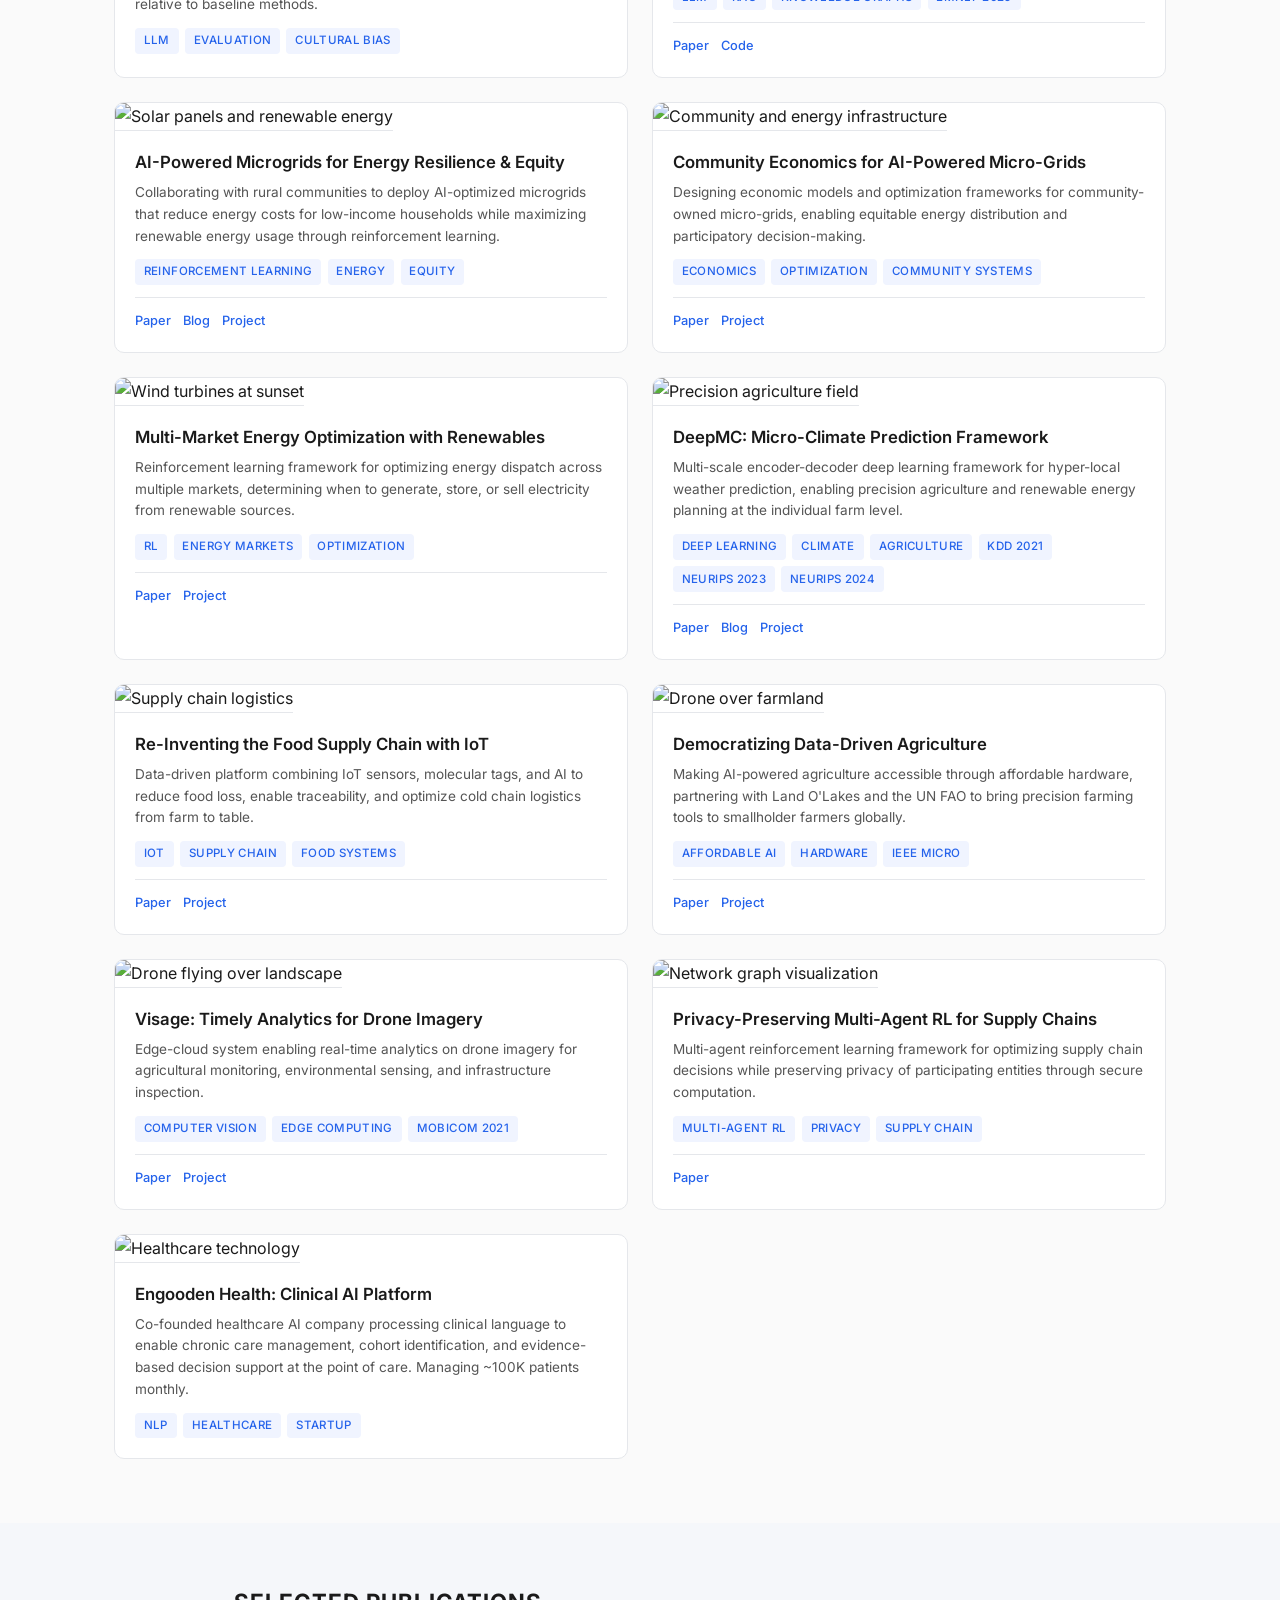
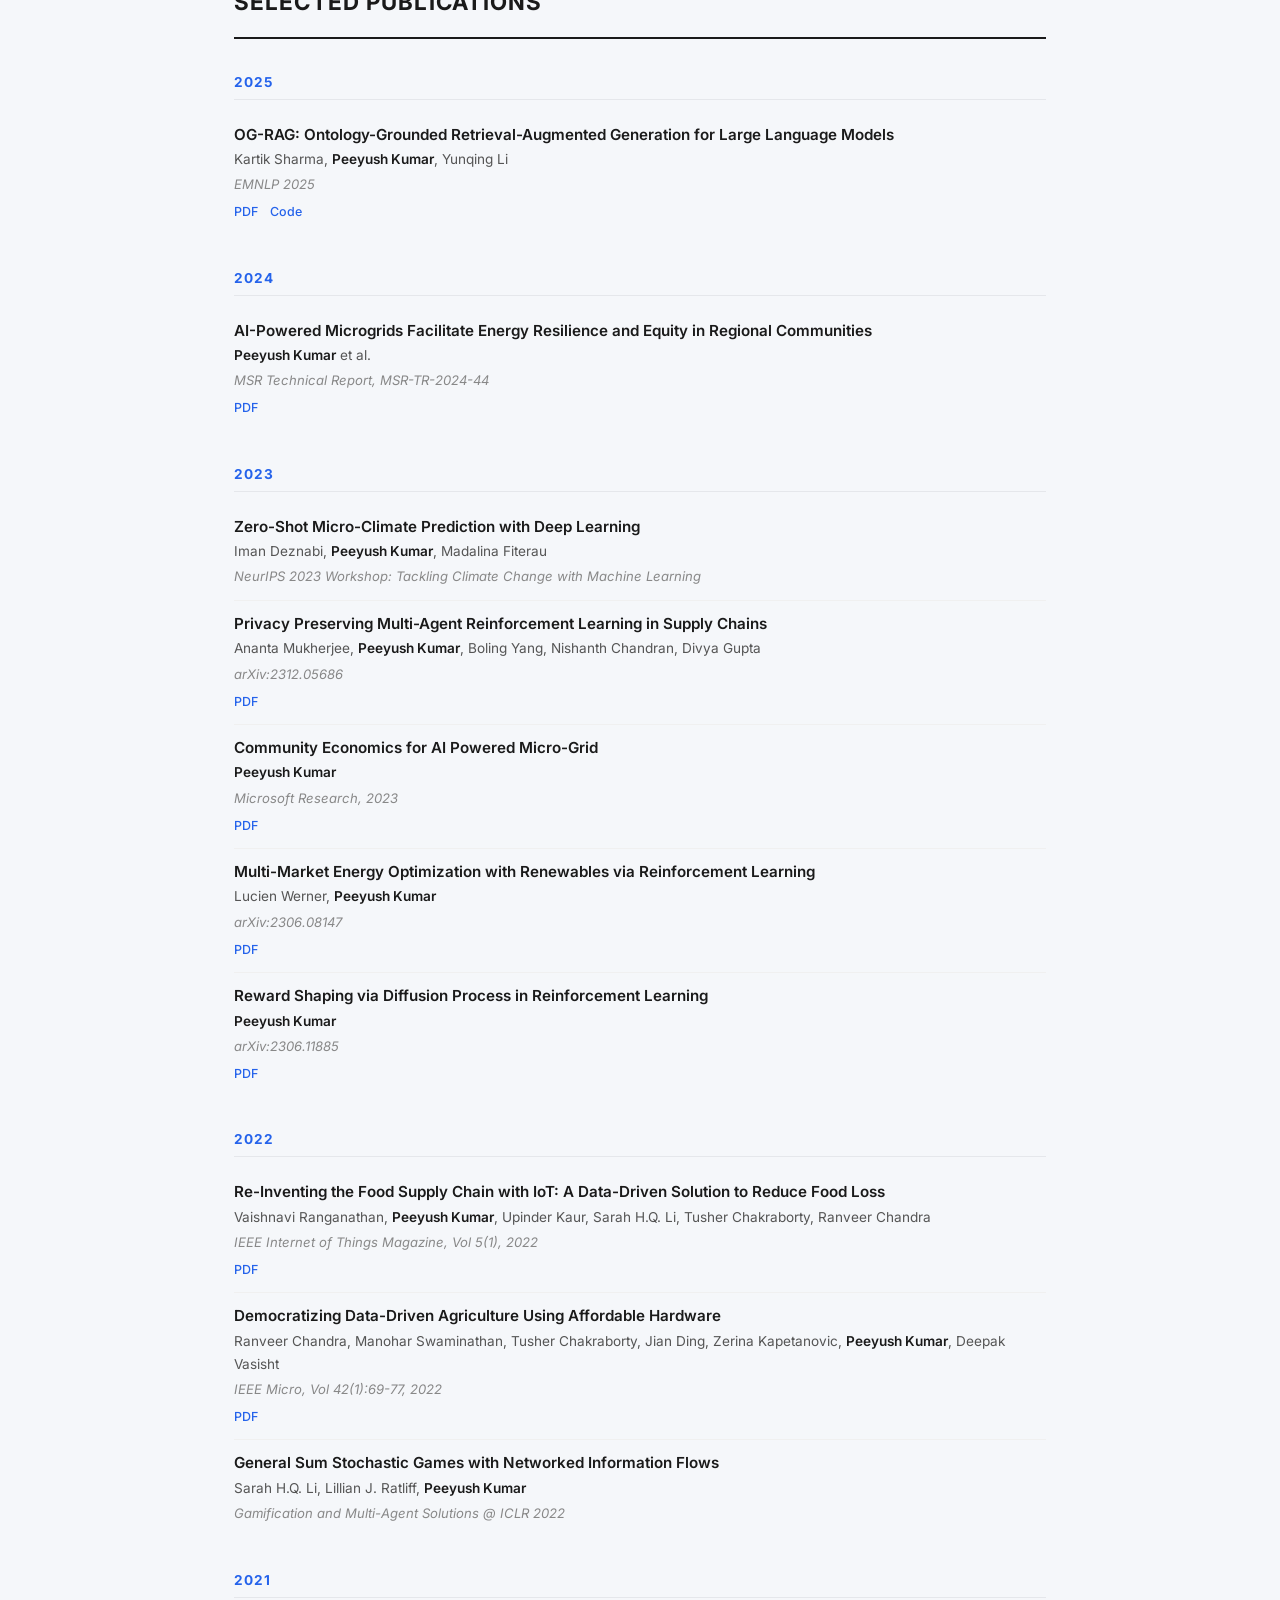
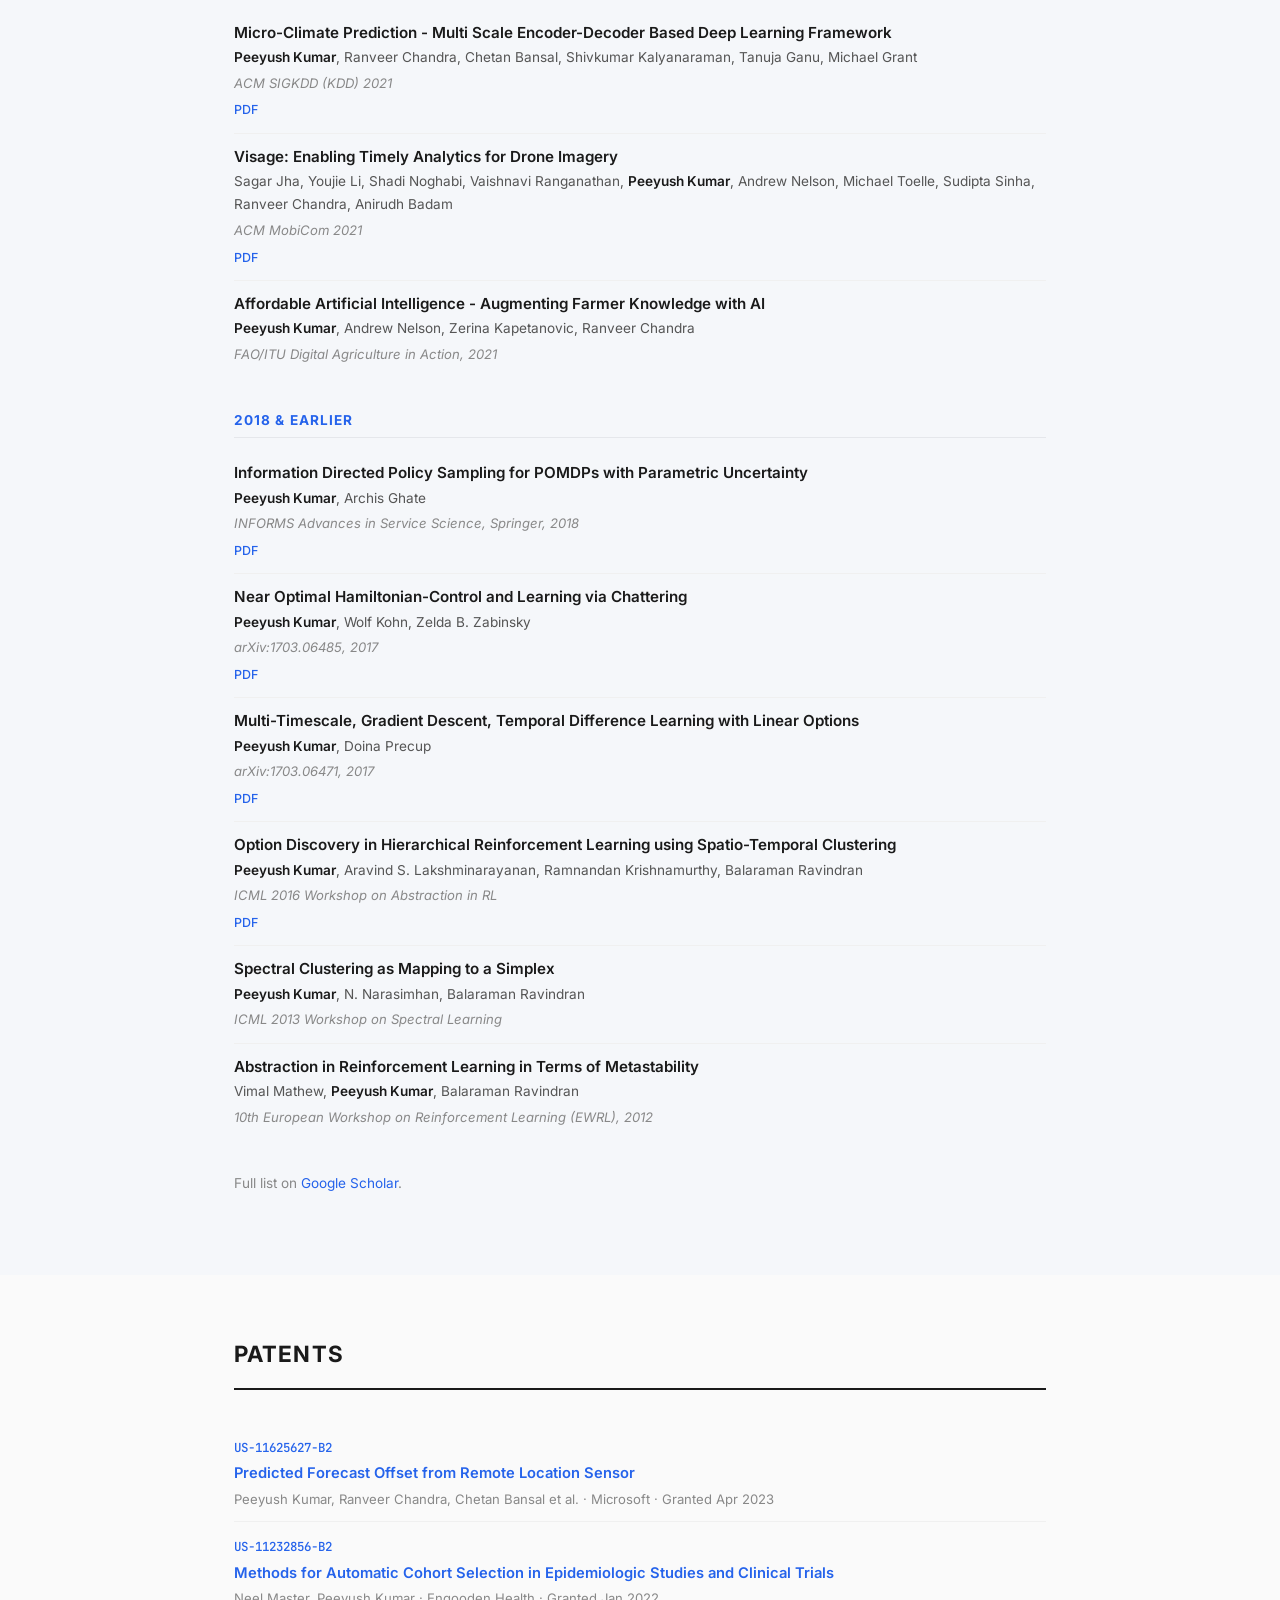
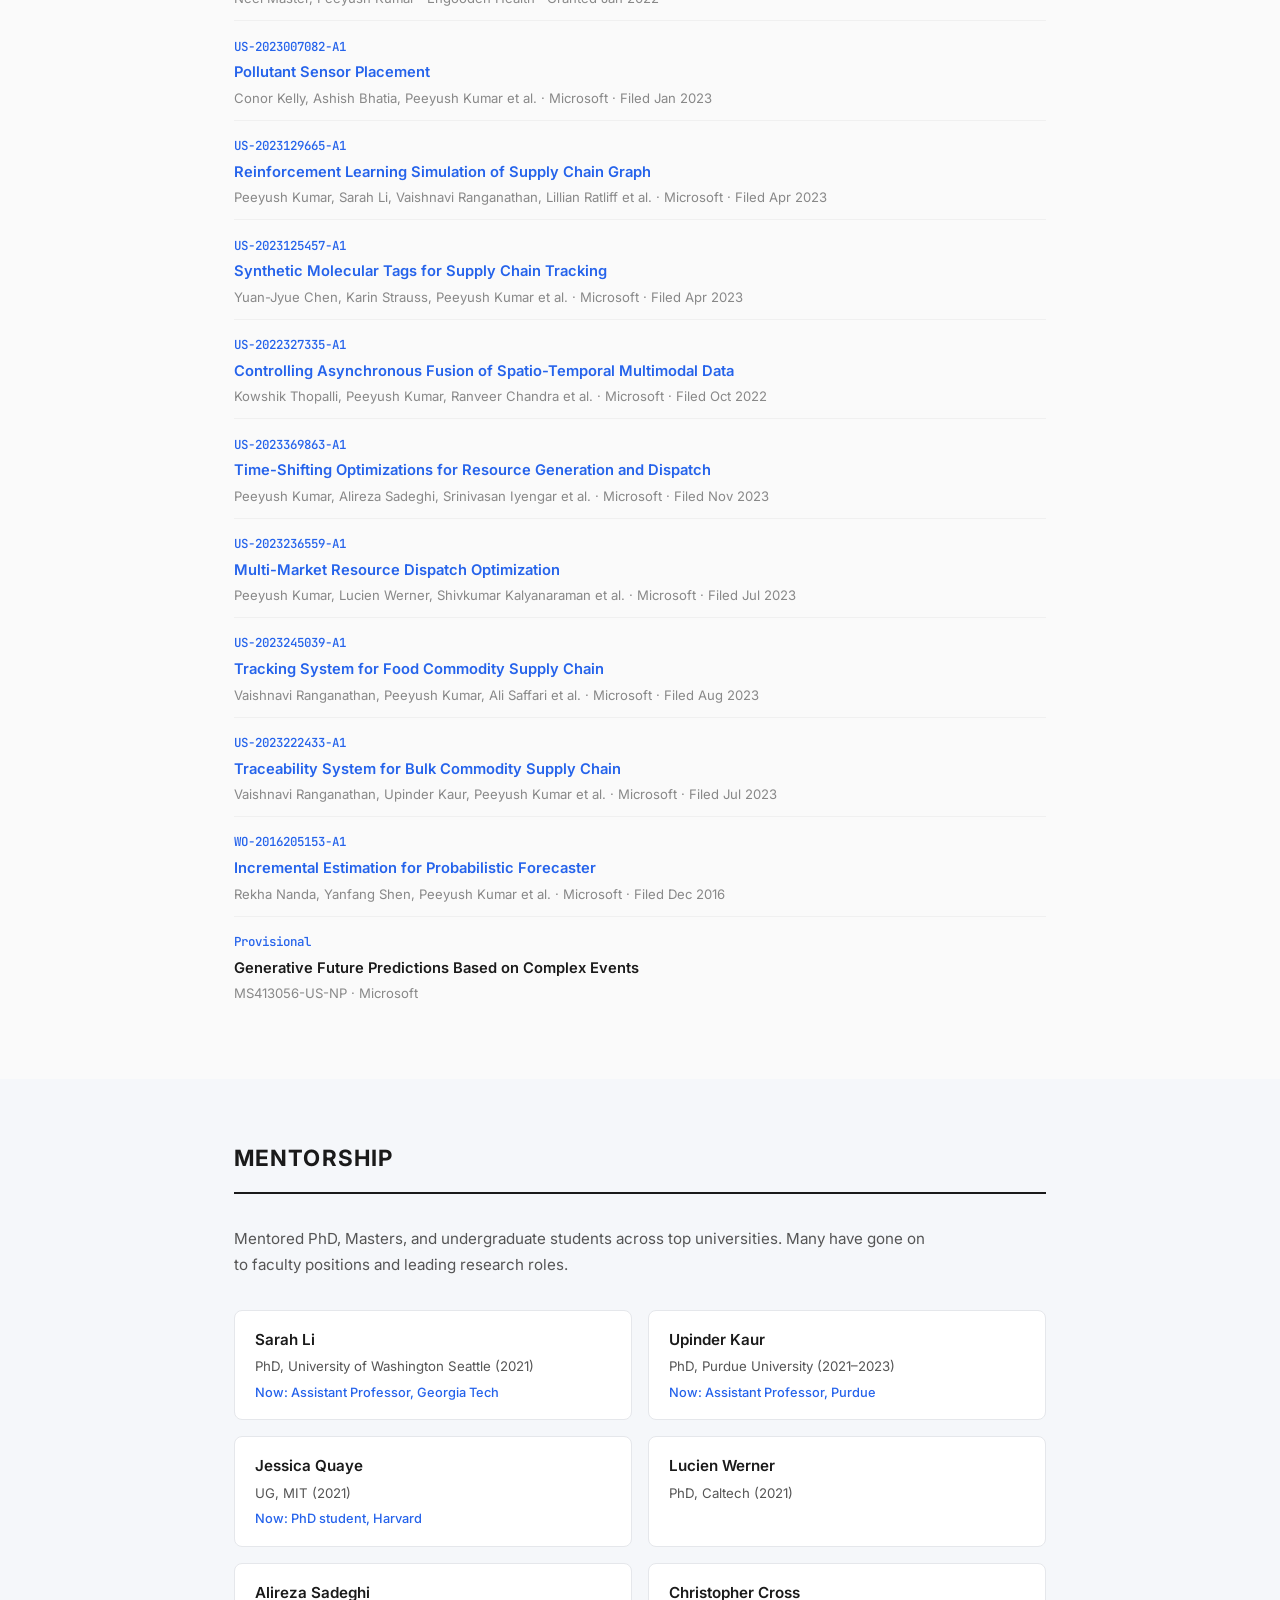
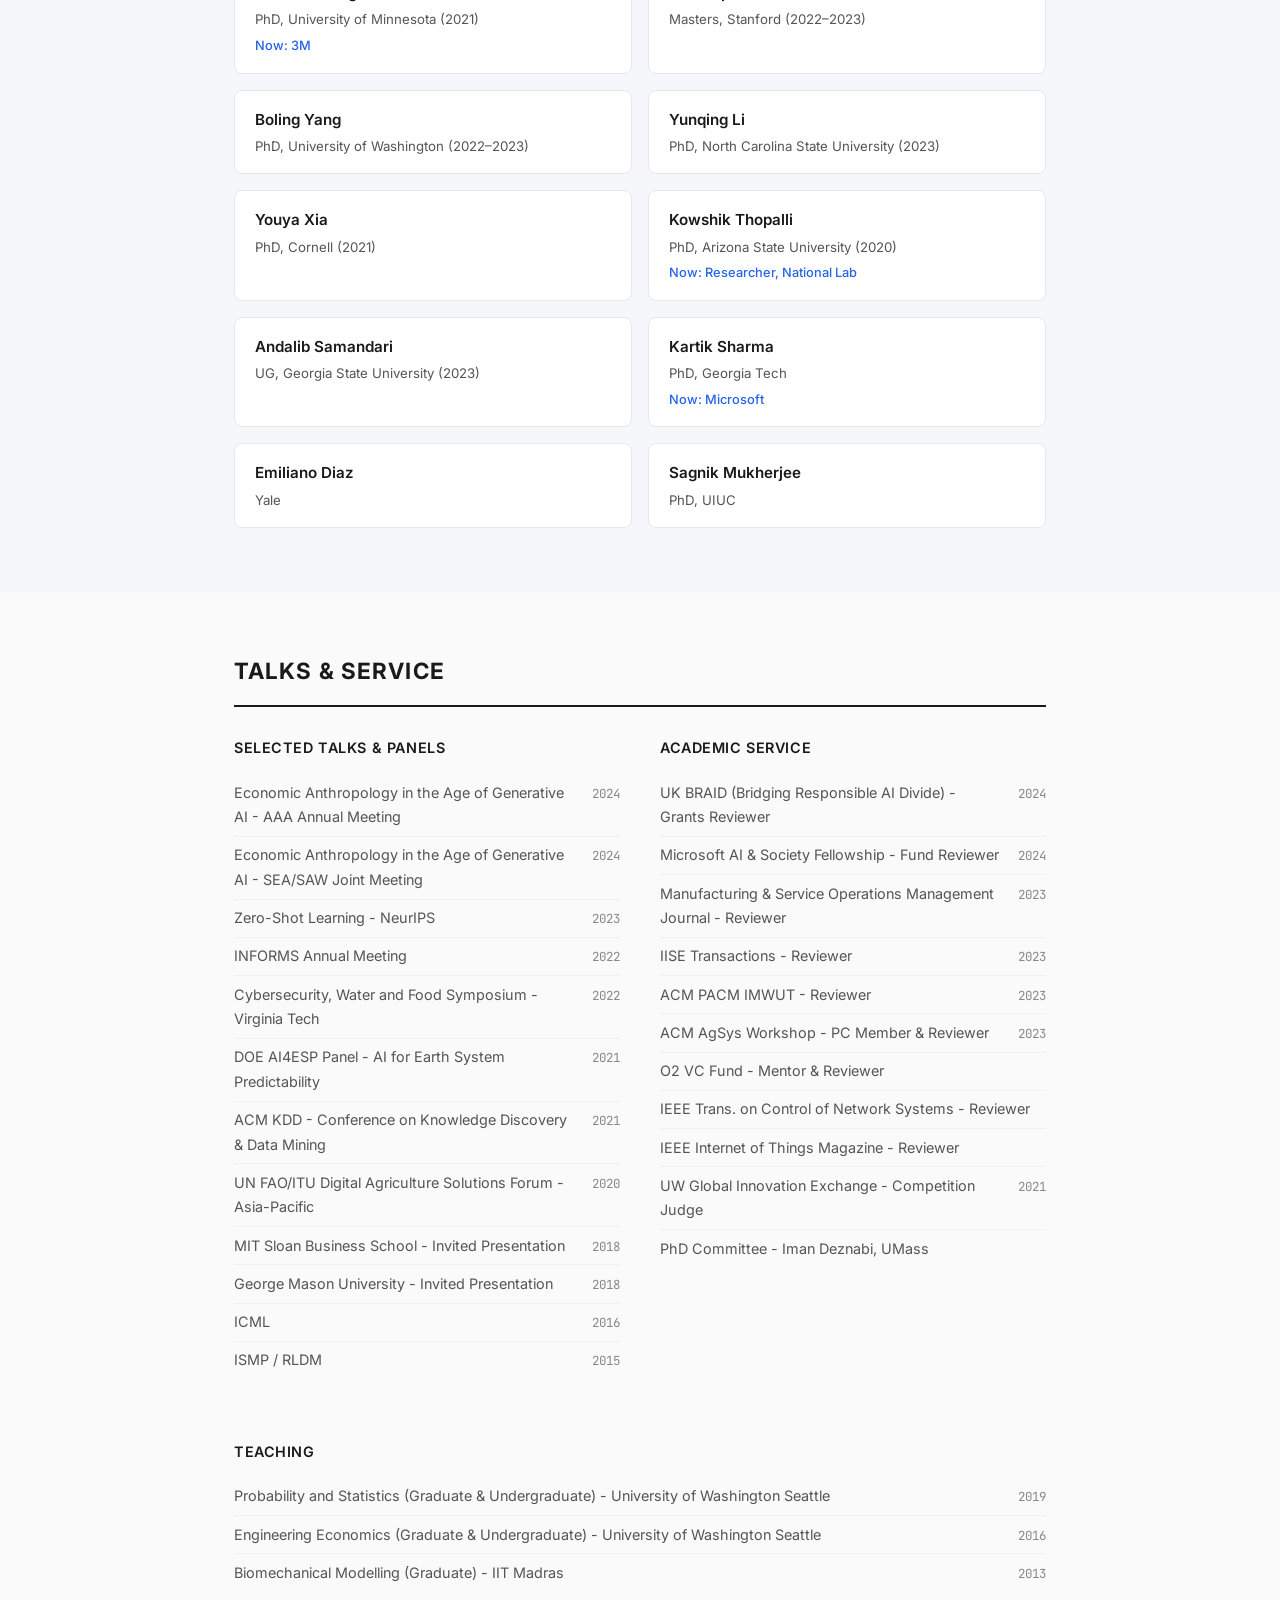
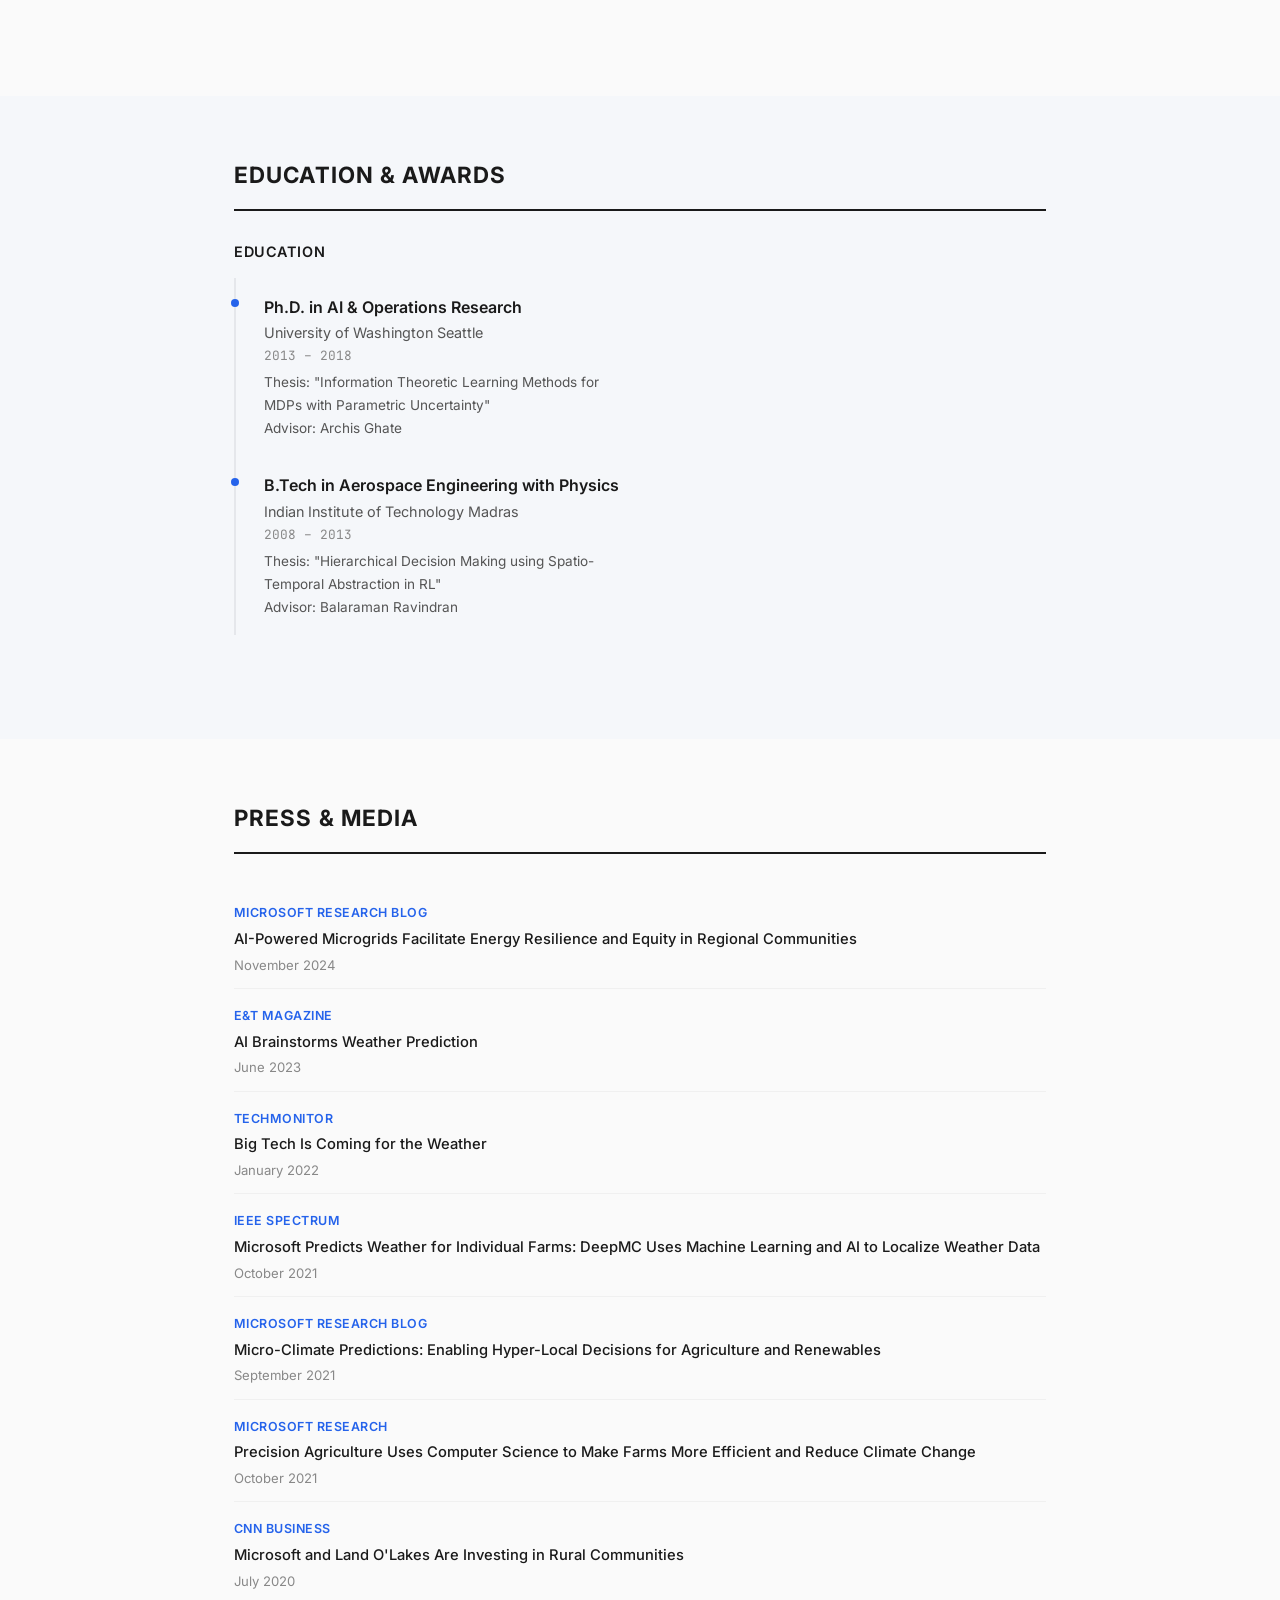
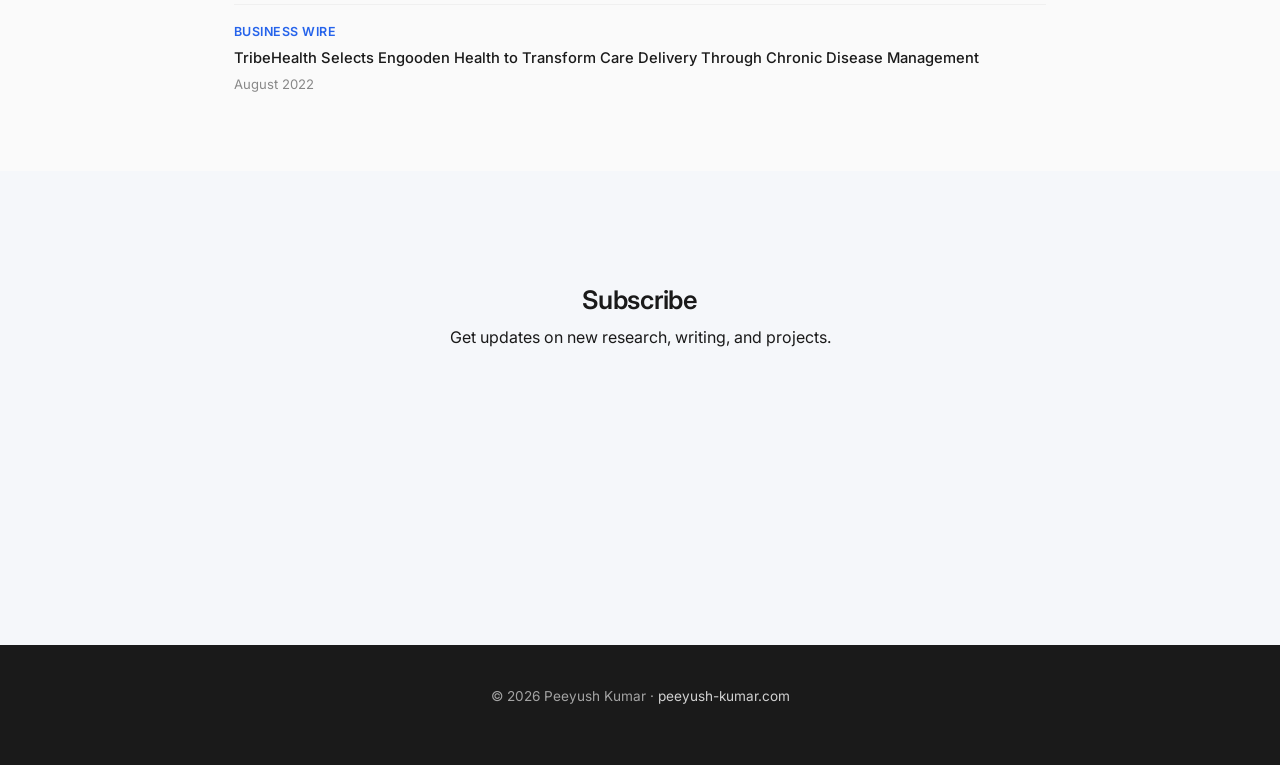
==== commit 22447f4f: "Add brand colors to social media icons" ====
--- a/site/index.html
+++ b/site/index.html
@@ -59,19 +59,19 @@
         </p>
         <div class="hero-links">
           <a href="https://scholar.google.com/citations?user=mh6kznYAAAAJ&hl=en" target="_blank" rel="noopener">
-            <svg viewBox="0 0 24 24" fill="currentColor"><path d="M12 24a7 7 0 1 1 0-14 7 7 0 0 1 0 14zm0-24L0 9.5l4.838 3.94A8 8 0 0 1 12 9a8 8 0 0 1 7.162 4.44L24 9.5z"/></svg>
+            <svg viewBox="0 0 24 24" fill="#4285F4"><path d="M12 24a7 7 0 1 1 0-14 7 7 0 0 1 0 14zm0-24L0 9.5l4.838 3.94A8 8 0 0 1 12 9a8 8 0 0 1 7.162 4.44L24 9.5z"/></svg>
             Scholar
           </a>
           <a href="https://www.linkedin.com/in/agaronpeeyush/" target="_blank" rel="noopener">
-            <svg viewBox="0 0 24 24" fill="currentColor"><path d="M20.447 20.452h-3.554v-5.569c0-1.328-.027-3.037-1.852-3.037-1.853 0-2.136 1.445-2.136 2.939v5.667H9.351V9h3.414v1.561h.046c.477-.9 1.637-1.85 3.37-1.85 3.601 0 4.267 2.37 4.267 5.455v6.286zM5.337 7.433a2.062 2.062 0 0 1-2.063-2.065 2.064 2.064 0 1 1 2.063 2.065zm1.782 13.019H3.555V9h3.564v11.452zM22.225 0H1.771C.792 0 0 .774 0 1.729v20.542C0 23.227.792 24 1.771 24h20.451C23.2 24 24 23.227 24 22.271V1.729C24 .774 23.2 0 22.222 0h.003z"/></svg>
+            <svg viewBox="0 0 24 24" fill="#0A66C2"><path d="M20.447 20.452h-3.554v-5.569c0-1.328-.027-3.037-1.852-3.037-1.853 0-2.136 1.445-2.136 2.939v5.667H9.351V9h3.414v1.561h.046c.477-.9 1.637-1.85 3.37-1.85 3.601 0 4.267 2.37 4.267 5.455v6.286zM5.337 7.433a2.062 2.062 0 0 1-2.063-2.065 2.064 2.064 0 1 1 2.063 2.065zm1.782 13.019H3.555V9h3.564v11.452zM22.225 0H1.771C.792 0 0 .774 0 1.729v20.542C0 23.227.792 24 1.771 24h20.451C23.2 24 24 23.227 24 22.271V1.729C24 .774 23.2 0 22.222 0h.003z"/></svg>
             LinkedIn
           </a>
           <a href="https://peeyush-kumar.com/" target="_blank" rel="noopener">
-            <svg viewBox="0 0 24 24" fill="none" stroke="currentColor" stroke-width="2" stroke-linecap="round" stroke-linejoin="round"><circle cx="12" cy="12" r="10"/><line x1="2" y1="12" x2="22" y2="12"/><path d="M12 2a15.3 15.3 0 0 1 4 10 15.3 15.3 0 0 1-4 10 15.3 15.3 0 0 1-4-10 15.3 15.3 0 0 1 4-10z"/></svg>
+            <svg viewBox="0 0 24 24" fill="none" stroke="#10b981" stroke-width="2" stroke-linecap="round" stroke-linejoin="round"><circle cx="12" cy="12" r="10"/><line x1="2" y1="12" x2="22" y2="12"/><path d="M12 2a15.3 15.3 0 0 1 4 10 15.3 15.3 0 0 1-4 10 15.3 15.3 0 0 1-4-10 15.3 15.3 0 0 1 4-10z"/></svg>
             Website
           </a>
           <a href="https://peeyushkumarloj.substack.com/" target="_blank" rel="noopener">
-            <svg viewBox="0 0 24 24" fill="currentColor"><path d="M22.539 8.242H1.46V5.406h21.08v2.836zM1.46 10.812V24L12 18.11 22.54 24V10.812H1.46zM22.54 0H1.46v2.836h21.08V0z"/></svg>
+            <svg viewBox="0 0 24 24" fill="#FF6719"><path d="M22.539 8.242H1.46V5.406h21.08v2.836zM1.46 10.812V24L12 18.11 22.54 24V10.812H1.46zM22.54 0H1.46v2.836h21.08V0z"/></svg>
             Substack
           </a>
         </div>
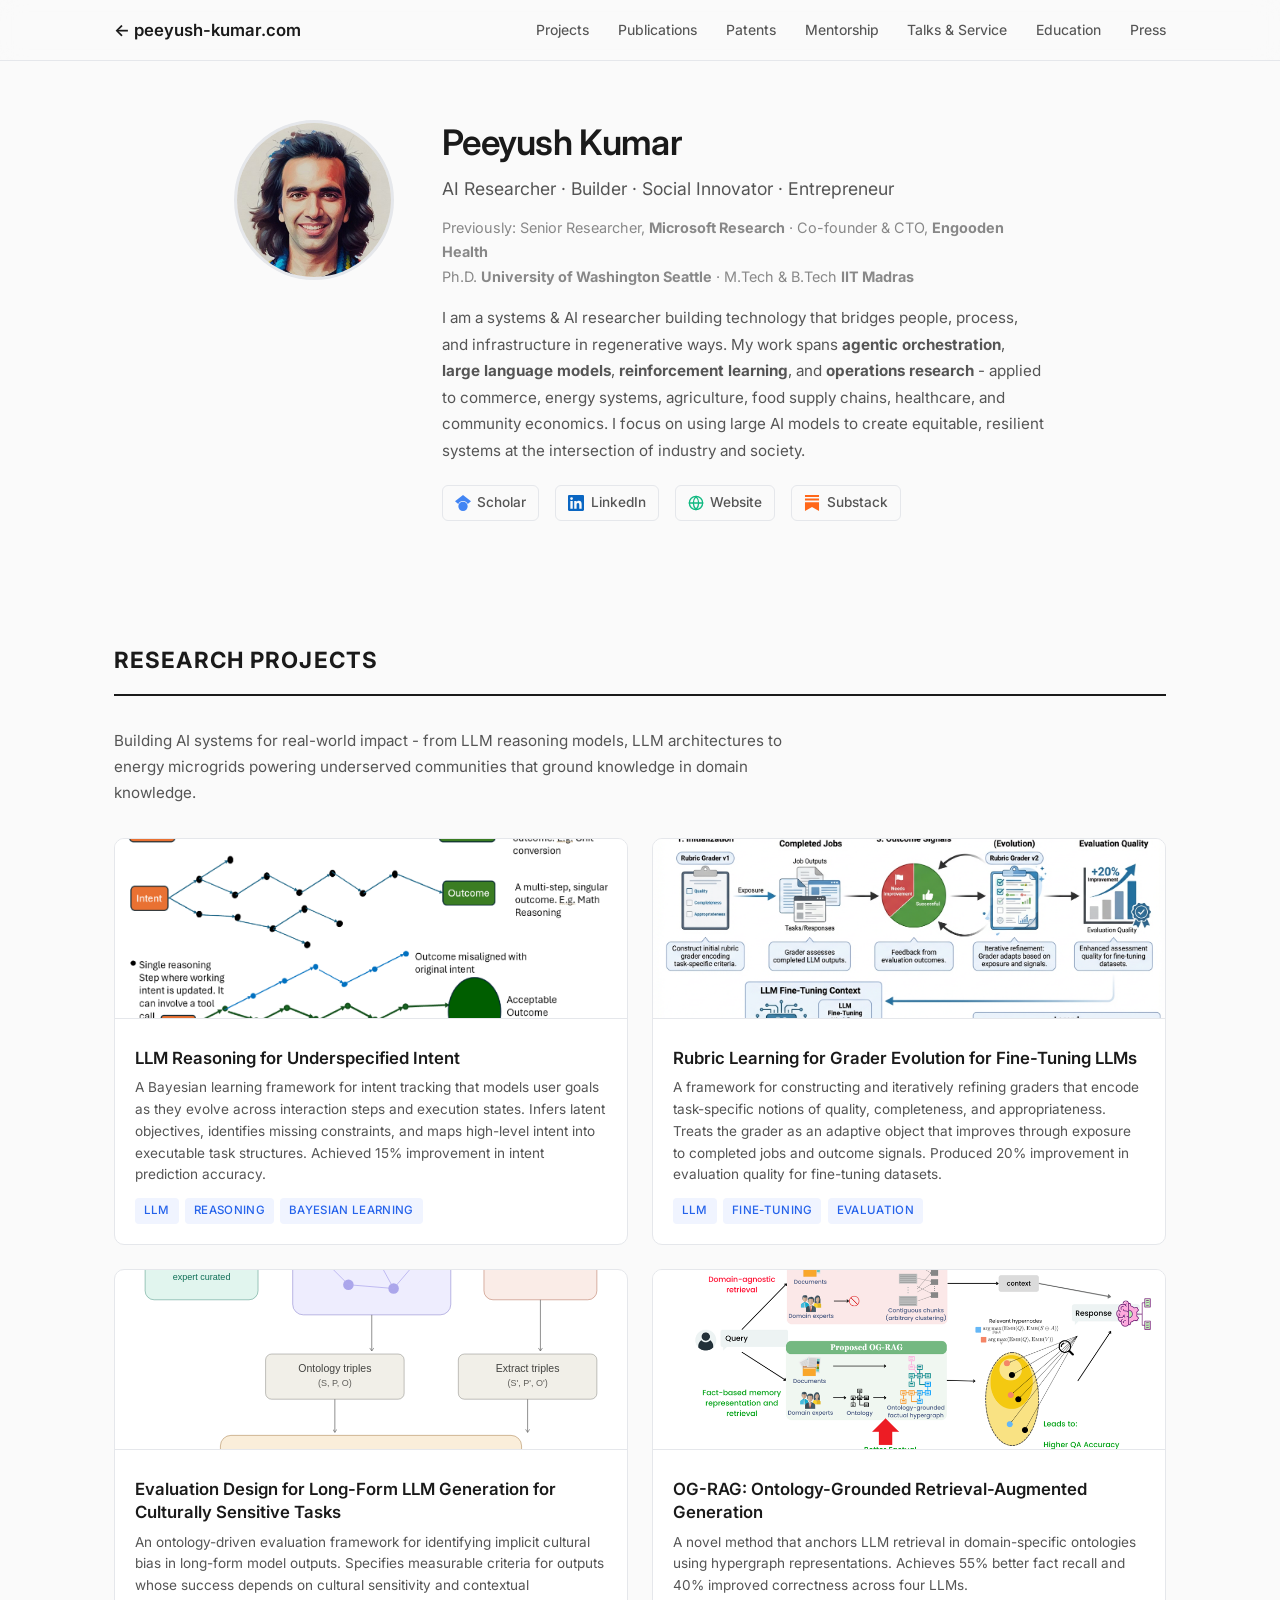
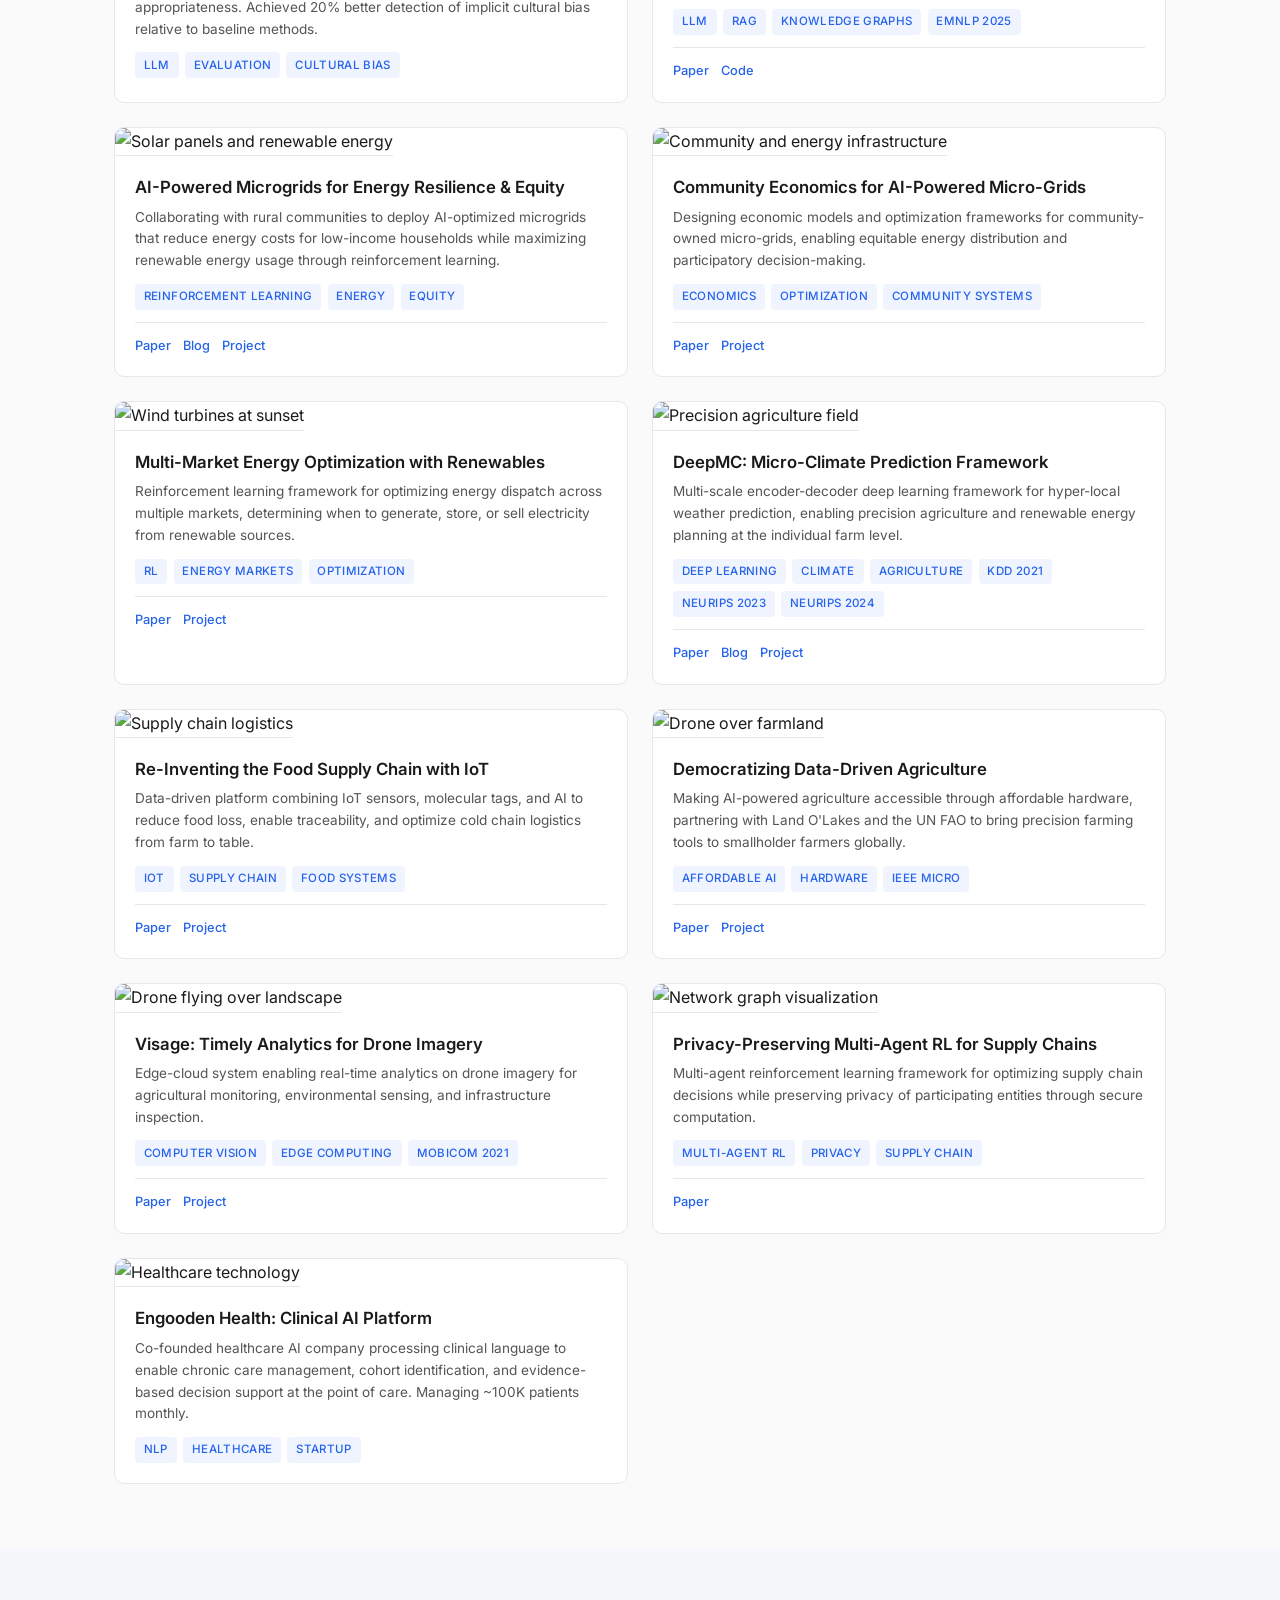
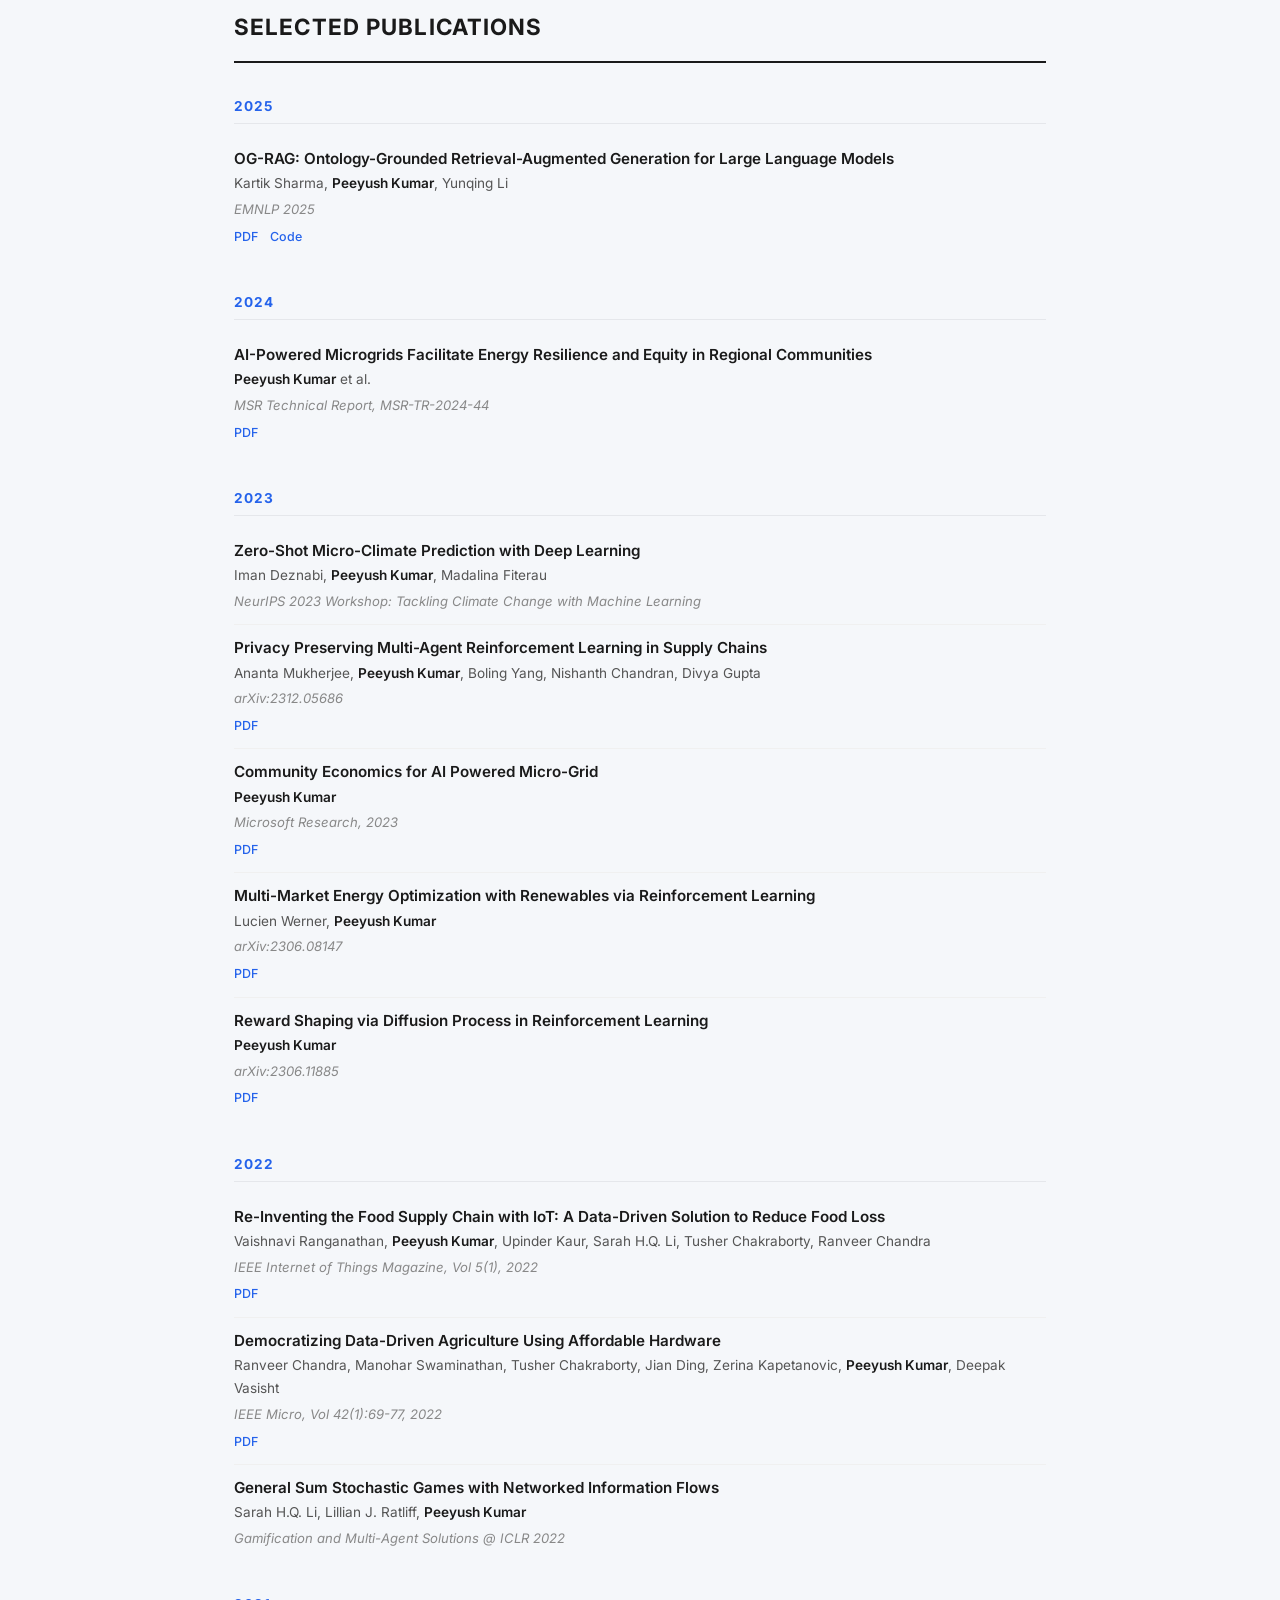
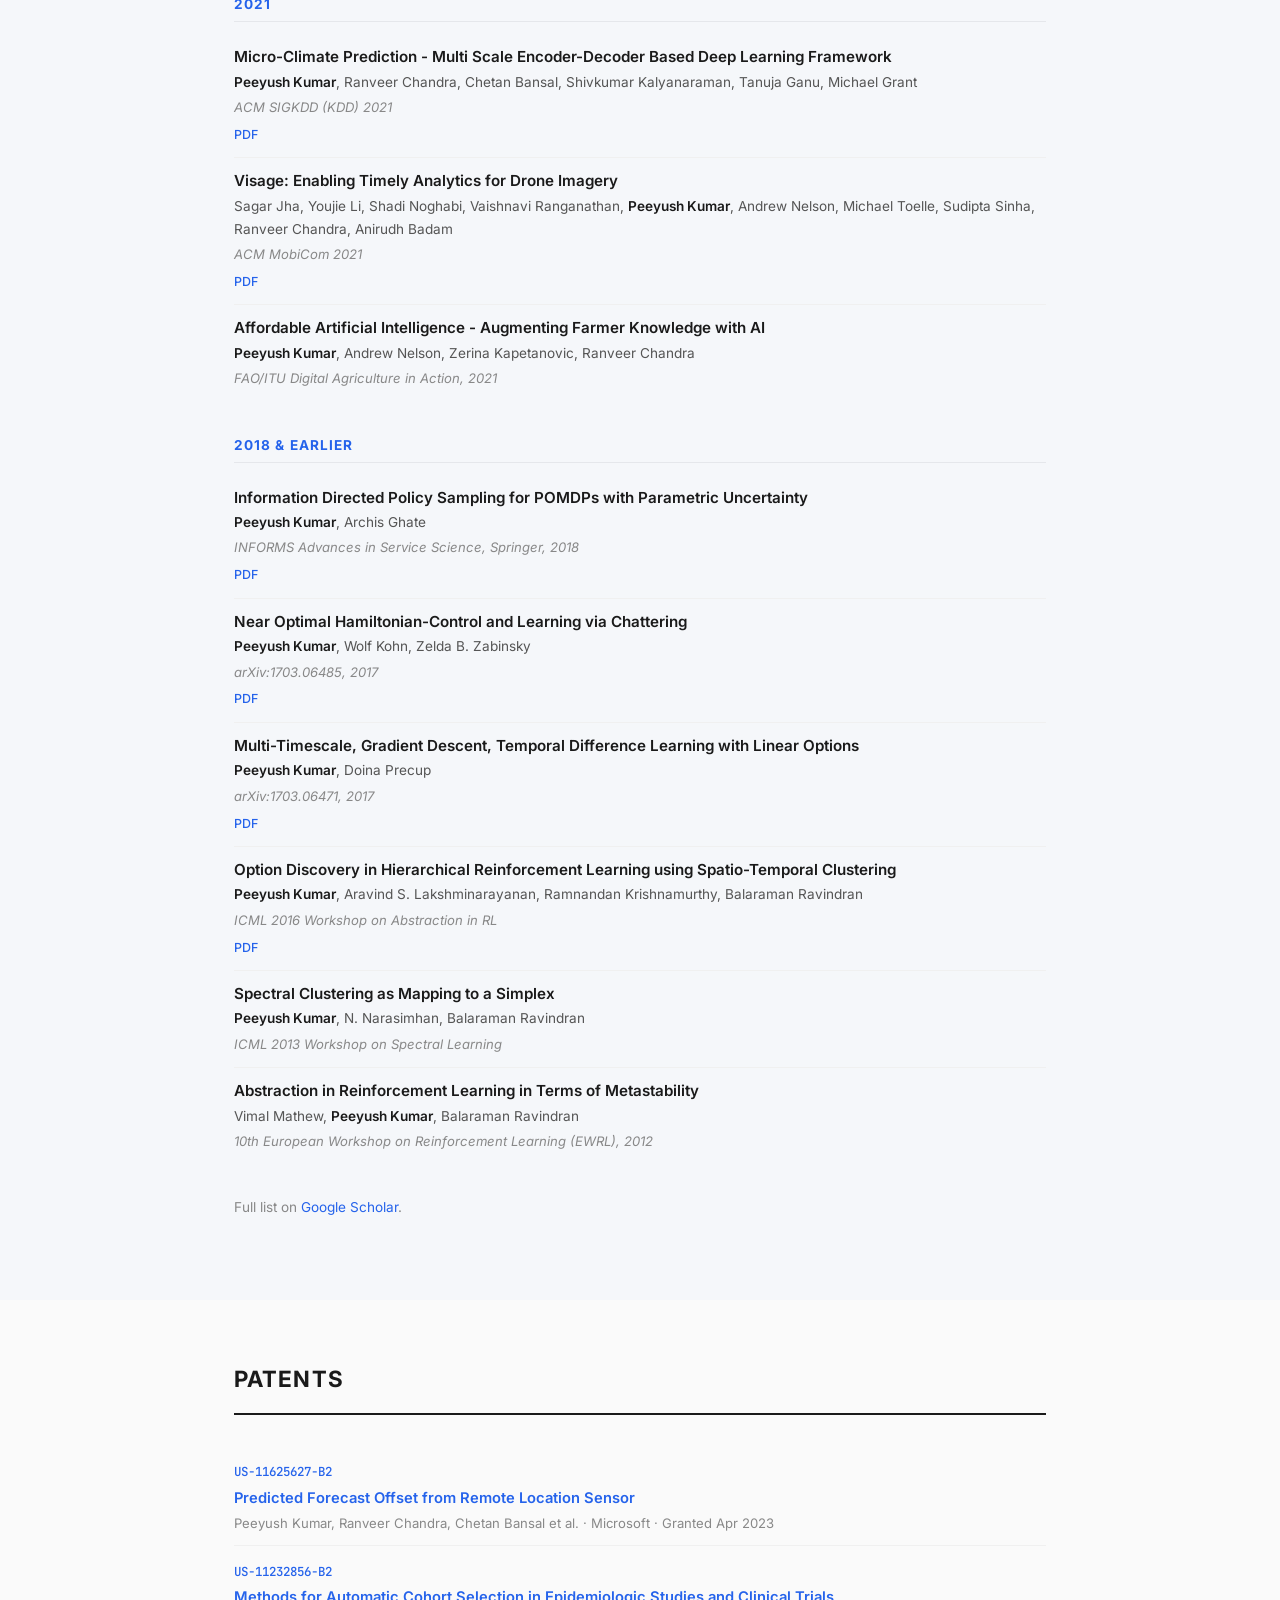
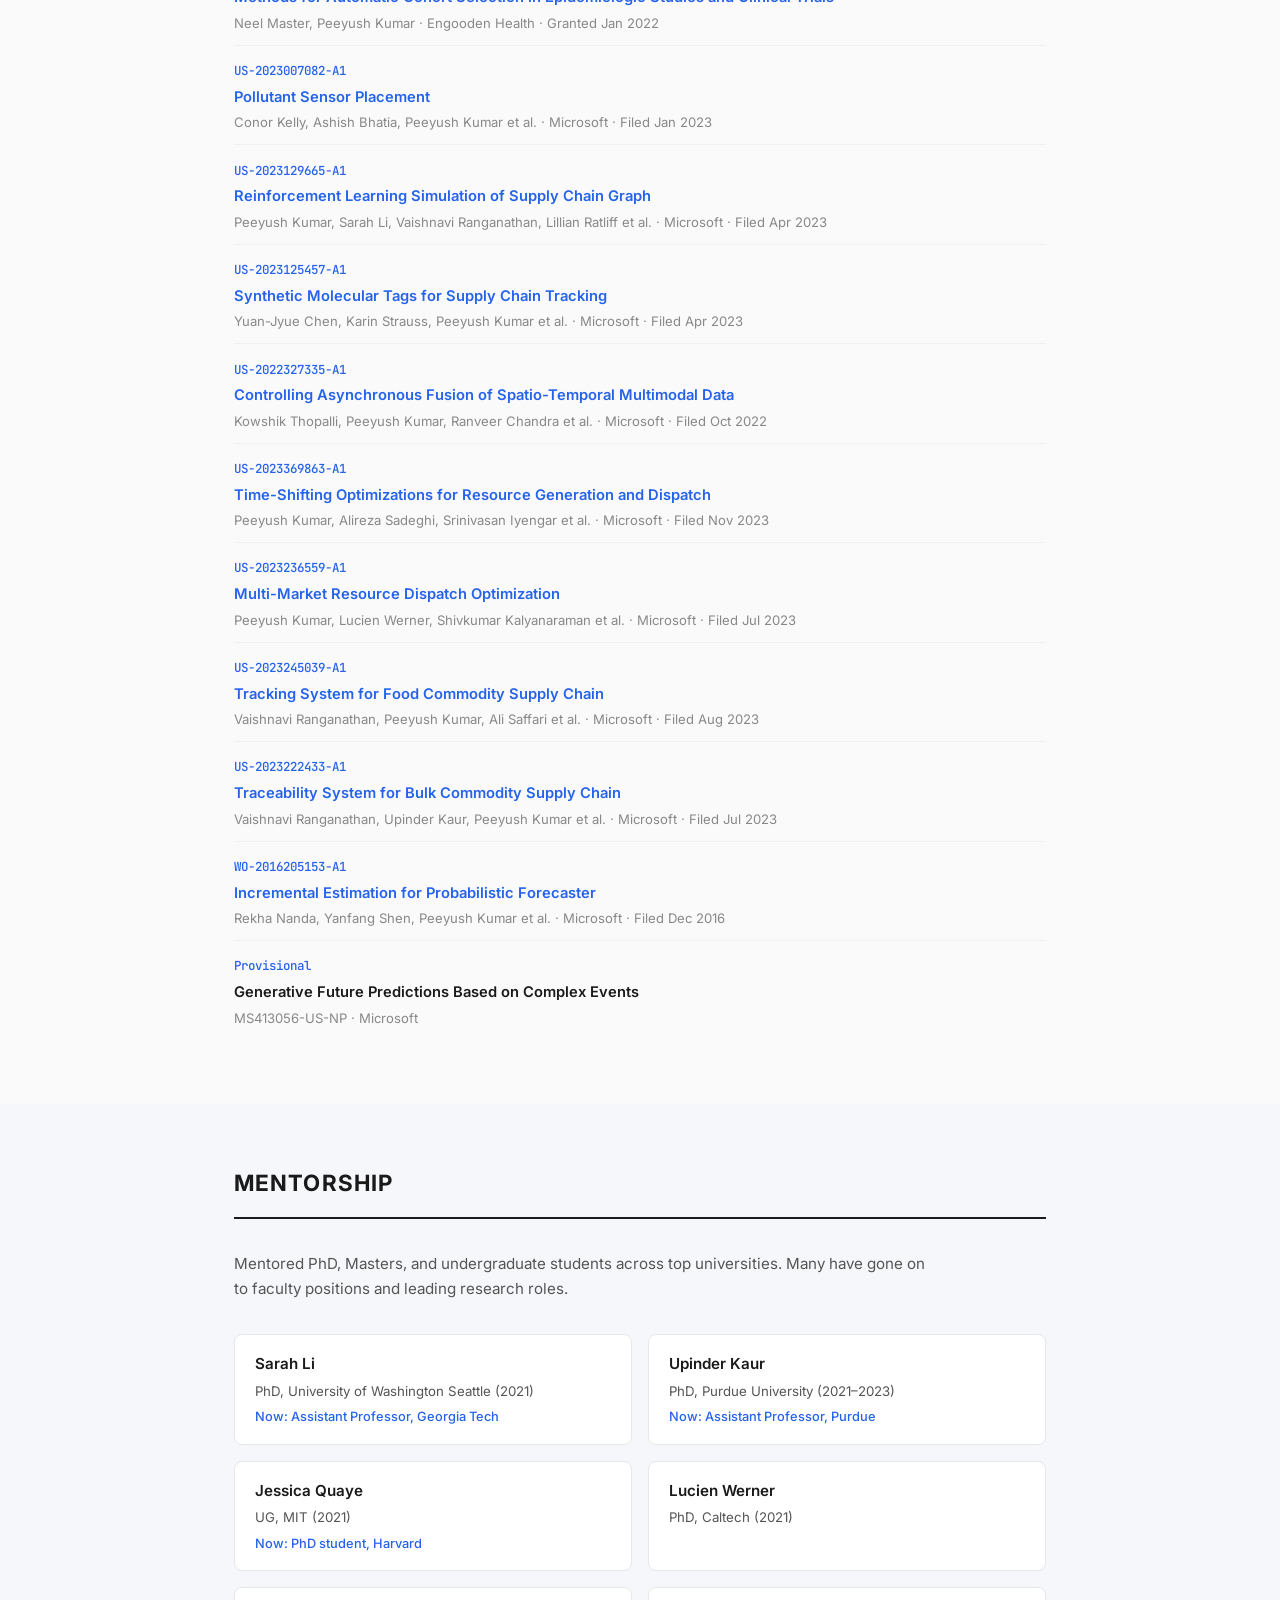
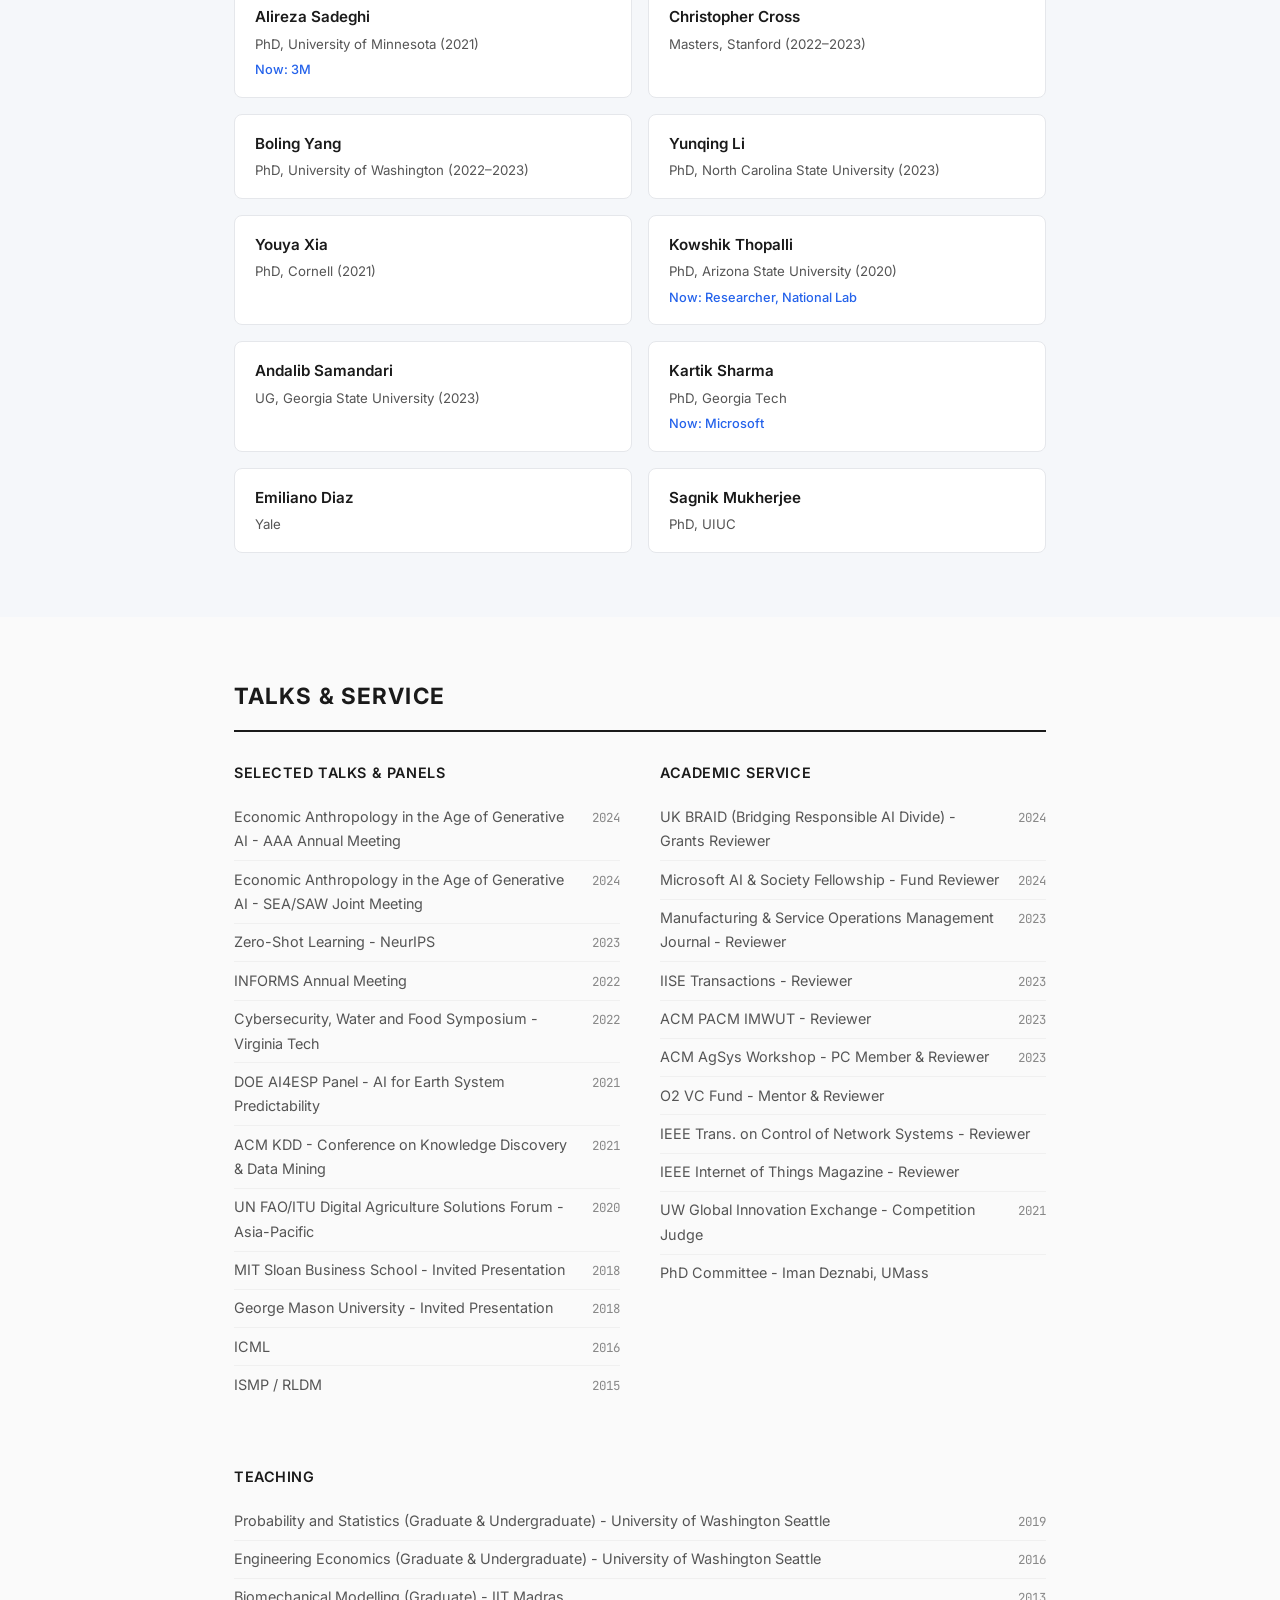
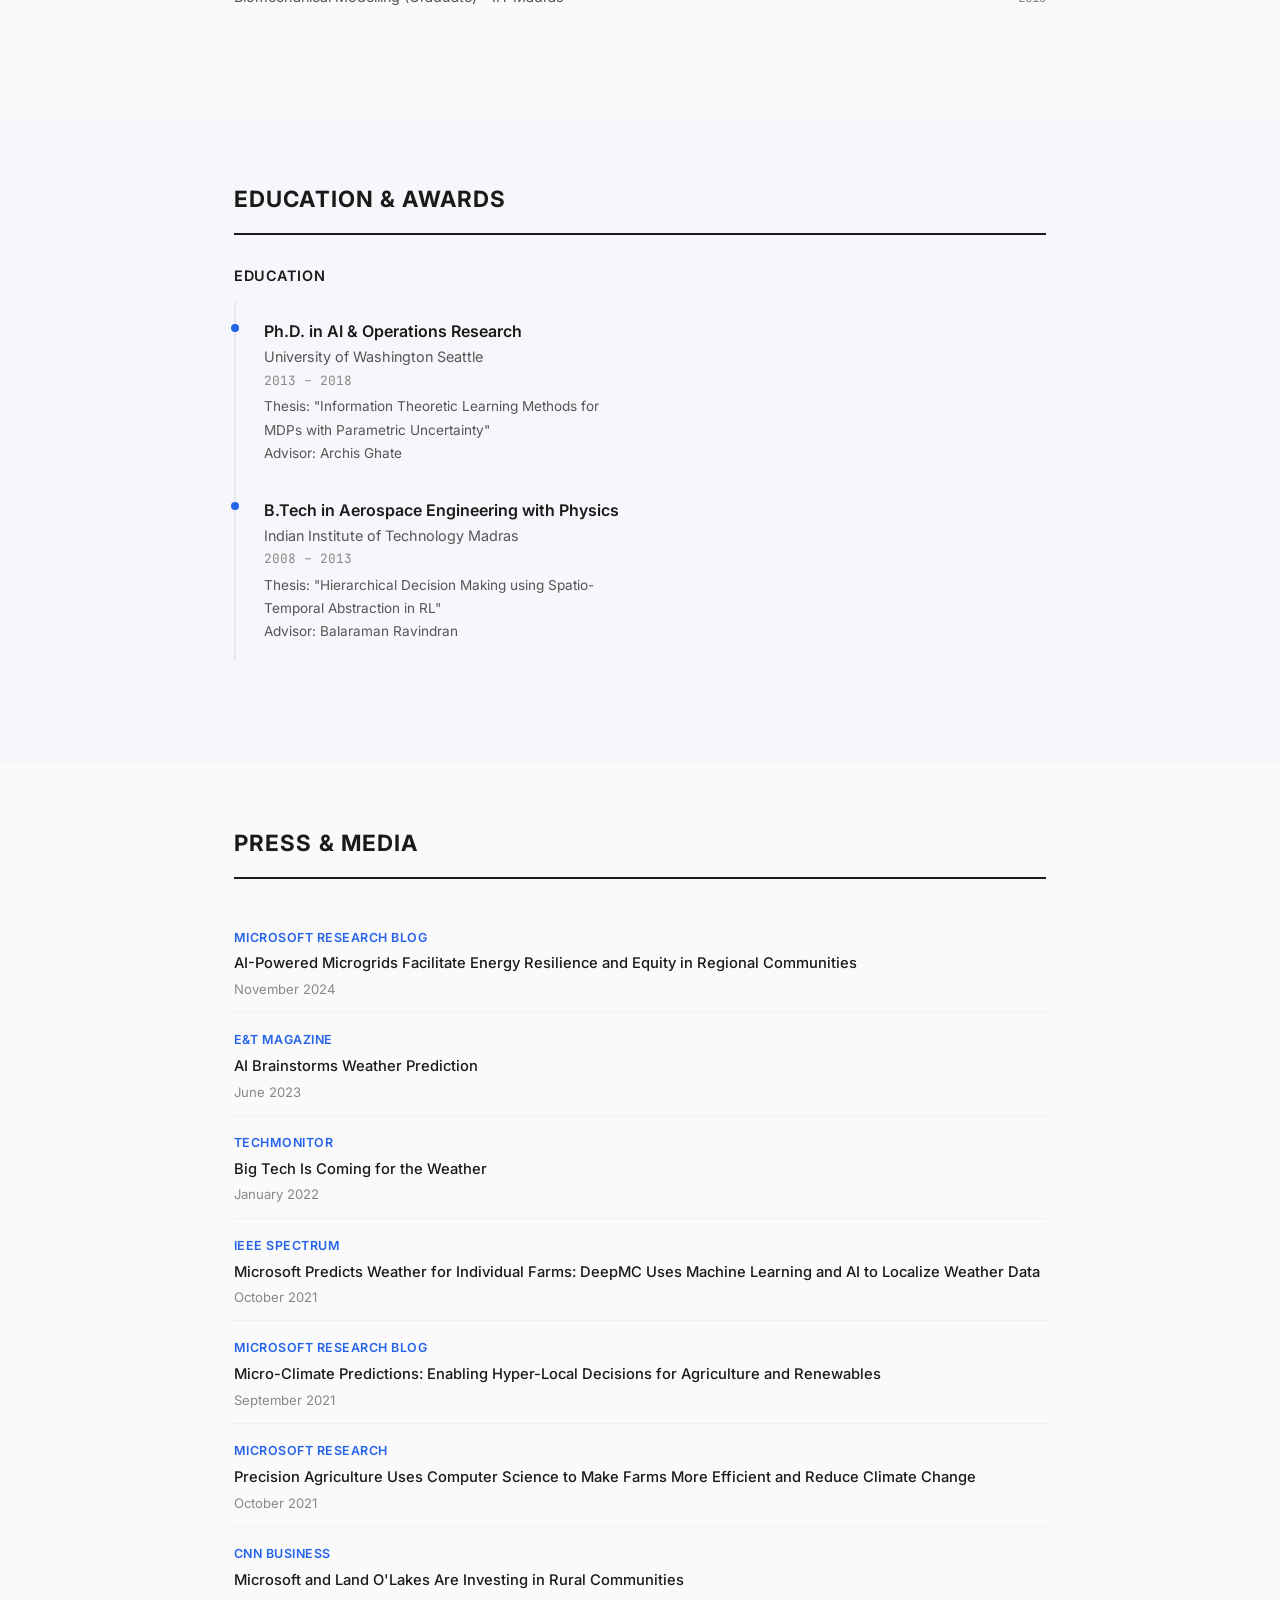
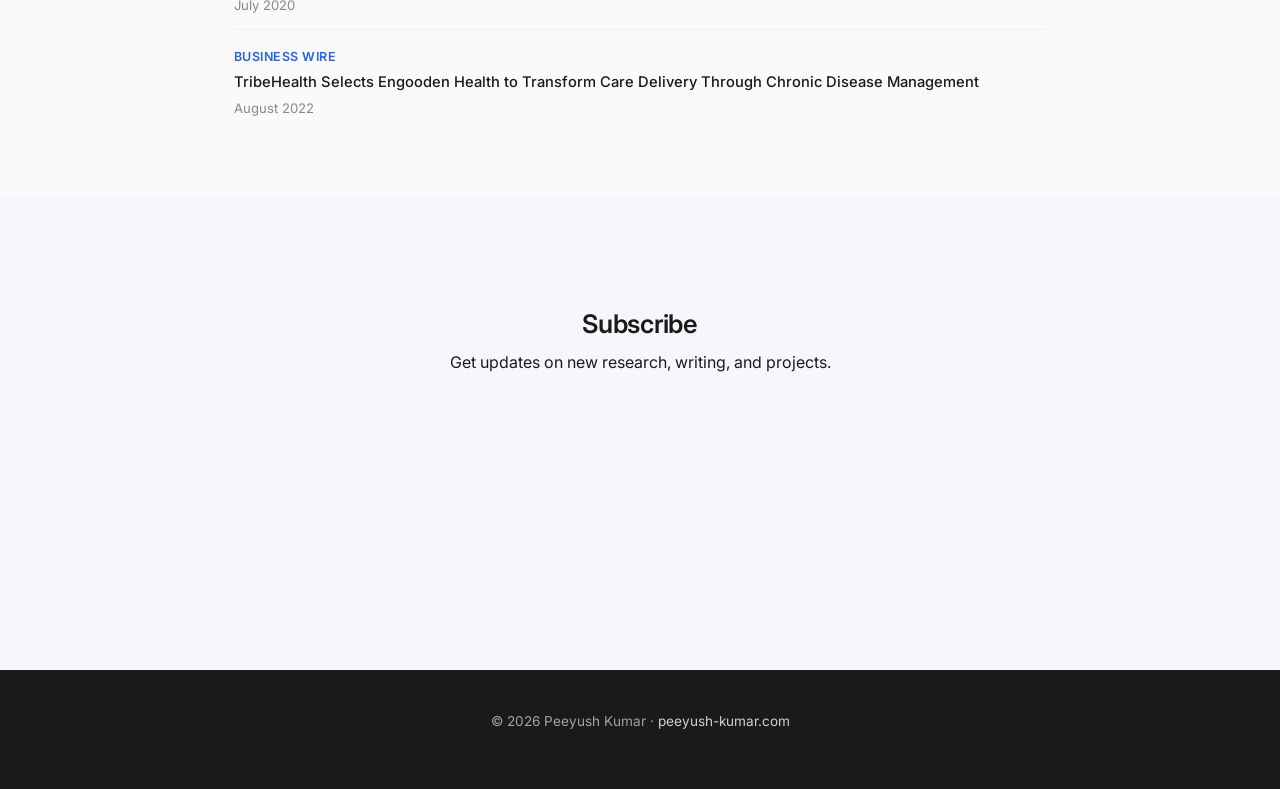
==== commit 567593ad: "Add SEO: structured data, meta tags, sitemap, and self-hosted profile photo Adds JSON-LD Person and " ====
--- a/site/index.html
+++ b/site/index.html
@@ -11,7 +11,131 @@
   <link rel="preconnect" href="https://fonts.gstatic.com" crossorigin>
   <link href="https://fonts.googleapis.com/css2?family=Inter:wght@300;400;450;500;600;700&family=JetBrains+Mono:wght@400;500&display=swap" rel="stylesheet">
 
+  <!-- SEO: Canonical URL -->
+  <link rel="canonical" href="https://research.peeyush-kumar.com/">
+
+  <!-- Open Graph -->
+  <meta property="og:type" content="website">
+  <meta property="og:title" content="Peeyush Kumar - Research & Innovation">
+  <meta property="og:description" content="AI Researcher, Builder, and Social Innovator. Expertise in LLMs, Reinforcement Learning, Energy Systems, and Agriculture AI. Previously Senior Researcher at Microsoft Research.">
+  <meta property="og:url" content="https://research.peeyush-kumar.com/">
+  <meta property="og:image" content="https://research.peeyush-kumar.com/assets/peeyush-kumar.jpg">
+  <meta property="og:site_name" content="Peeyush Kumar Research">
+
+  <!-- Twitter Card -->
+  <meta name="twitter:card" content="summary_large_image">
+  <meta name="twitter:title" content="Peeyush Kumar - Research & Innovation">
+  <meta name="twitter:description" content="AI Researcher, Builder, and Social Innovator. Expertise in LLMs, Reinforcement Learning, Energy Systems, and Agriculture AI.">
+  <meta name="twitter:image" content="https://research.peeyush-kumar.com/assets/peeyush-kumar.jpg">
+
+  <!-- Additional SEO meta -->
+  <meta name="author" content="Peeyush Kumar">
+  <meta name="keywords" content="Peeyush Kumar, AI researcher, LLM, large language models, reinforcement learning, RAG, retrieval augmented generation, energy systems, agriculture AI, Microsoft Research, OG-RAG, DeepMC, microgrids, supply chain AI">
+
   <link rel="stylesheet" href="assets/css/style.css">
+
+  <!-- JSON-LD Structured Data -->
+  <script type="application/ld+json">
+  {
+    "@context": "https://schema.org",
+    "@type": "Person",
+    "name": "Peeyush Kumar",
+    "url": "https://peeyush-kumar.com",
+    "image": "https://research.peeyush-kumar.com/assets/peeyush-kumar.jpg",
+    "jobTitle": "AI Researcher & Entrepreneur",
+    "description": "AI Researcher, Builder, and Social Innovator with expertise in LLMs, Reinforcement Learning, Energy Systems, and Agriculture AI.",
+    "alumniOf": [
+      {
+        "@type": "CollegeOrUniversity",
+        "name": "University of Washington Seattle",
+        "department": "Industrial & Systems Engineering"
+      },
+      {
+        "@type": "CollegeOrUniversity",
+        "name": "Indian Institute of Technology Madras",
+        "department": "Aerospace Engineering"
+      }
+    ],
+    "worksFor": {
+      "@type": "Organization",
+      "name": "Independent Researcher & Entrepreneur"
+    },
+    "affiliation": [
+      {
+        "@type": "Organization",
+        "name": "Microsoft Research",
+        "description": "Previously Senior Researcher"
+      },
+      {
+        "@type": "Organization",
+        "name": "Engooden Health",
+        "description": "Co-founder & CTO"
+      }
+    ],
+    "knowsAbout": [
+      "Large Language Models",
+      "Reinforcement Learning",
+      "Retrieval-Augmented Generation",
+      "Energy Systems Optimization",
+      "Agriculture AI",
+      "Supply Chain Optimization",
+      "Operations Research",
+      "Agentic Orchestration",
+      "Micro-Climate Prediction",
+      "Healthcare AI"
+    ],
+    "sameAs": [
+      "https://scholar.google.com/citations?user=mh6kznYAAAAJ&hl=en",
+      "https://www.linkedin.com/in/agaronpeeyush/",
+      "https://peeyushkumarloj.substack.com/"
+    ],
+    "mainEntityOfPage": "https://research.peeyush-kumar.com/"
+  }
+  </script>
+  <script type="application/ld+json">
+  {
+    "@context": "https://schema.org",
+    "@type": "ItemList",
+    "name": "Selected Publications by Peeyush Kumar",
+    "itemListElement": [
+      {
+        "@type": "ScholarlyArticle",
+        "position": 1,
+        "name": "OG-RAG: Ontology-Grounded Retrieval-Augmented Generation for Large Language Models",
+        "author": ["Kartik Sharma", "Peeyush Kumar", "Yunqing Li"],
+        "datePublished": "2025",
+        "publisher": "EMNLP 2025",
+        "url": "https://aclanthology.org/2025.emnlp-main.1674/"
+      },
+      {
+        "@type": "ScholarlyArticle",
+        "position": 2,
+        "name": "AI-Powered Microgrids Facilitate Energy Resilience and Equity in Regional Communities",
+        "author": ["Peeyush Kumar"],
+        "datePublished": "2024",
+        "publisher": "Microsoft Research Technical Report"
+      },
+      {
+        "@type": "ScholarlyArticle",
+        "position": 3,
+        "name": "Micro-Climate Prediction - Multi Scale Encoder-Decoder Based Deep Learning Framework",
+        "author": ["Peeyush Kumar", "Ranveer Chandra", "Chetan Bansal", "Shivkumar Kalyanaraman", "Tanuja Ganu", "Michael Grant"],
+        "datePublished": "2021",
+        "publisher": "ACM SIGKDD (KDD) 2021",
+        "url": "https://dx.doi.org/10.1145/3447548.3467173"
+      },
+      {
+        "@type": "ScholarlyArticle",
+        "position": 4,
+        "name": "Visage: Enabling Timely Analytics for Drone Imagery",
+        "author": ["Sagar Jha", "Youjie Li", "Shadi Noghabi", "Vaishnavi Ranganathan", "Peeyush Kumar", "Andrew Nelson", "Michael Toelle", "Sudipta Sinha", "Ranveer Chandra", "Anirudh Badam"],
+        "datePublished": "2021",
+        "publisher": "ACM MobiCom 2021",
+        "url": "https://www.microsoft.com/en-us/research/wp-content/uploads/2021/09/Visage_Mobicom_2021.pdf"
+      }
+    ]
+  }
+  </script>
 </head>
 <body>
 
@@ -43,7 +167,7 @@
   <div class="container">
     <div class="hero-content">
       <div class="hero-photo">
-        <img src="https://web.archive.org/web/20250215033108im_/https://www.microsoft.com/en-us/research/uploads/prod/2023/03/497fa90d2bc984426c38628af6398e27-2.jpg" alt="Peeyush Kumar" />
+        <img src="assets/peeyush-kumar.jpg" alt="Peeyush Kumar - AI Researcher, Builder, and Social Innovator" />
       </div>
       <div class="hero-text">
         <h1>Peeyush Kumar</h1>
